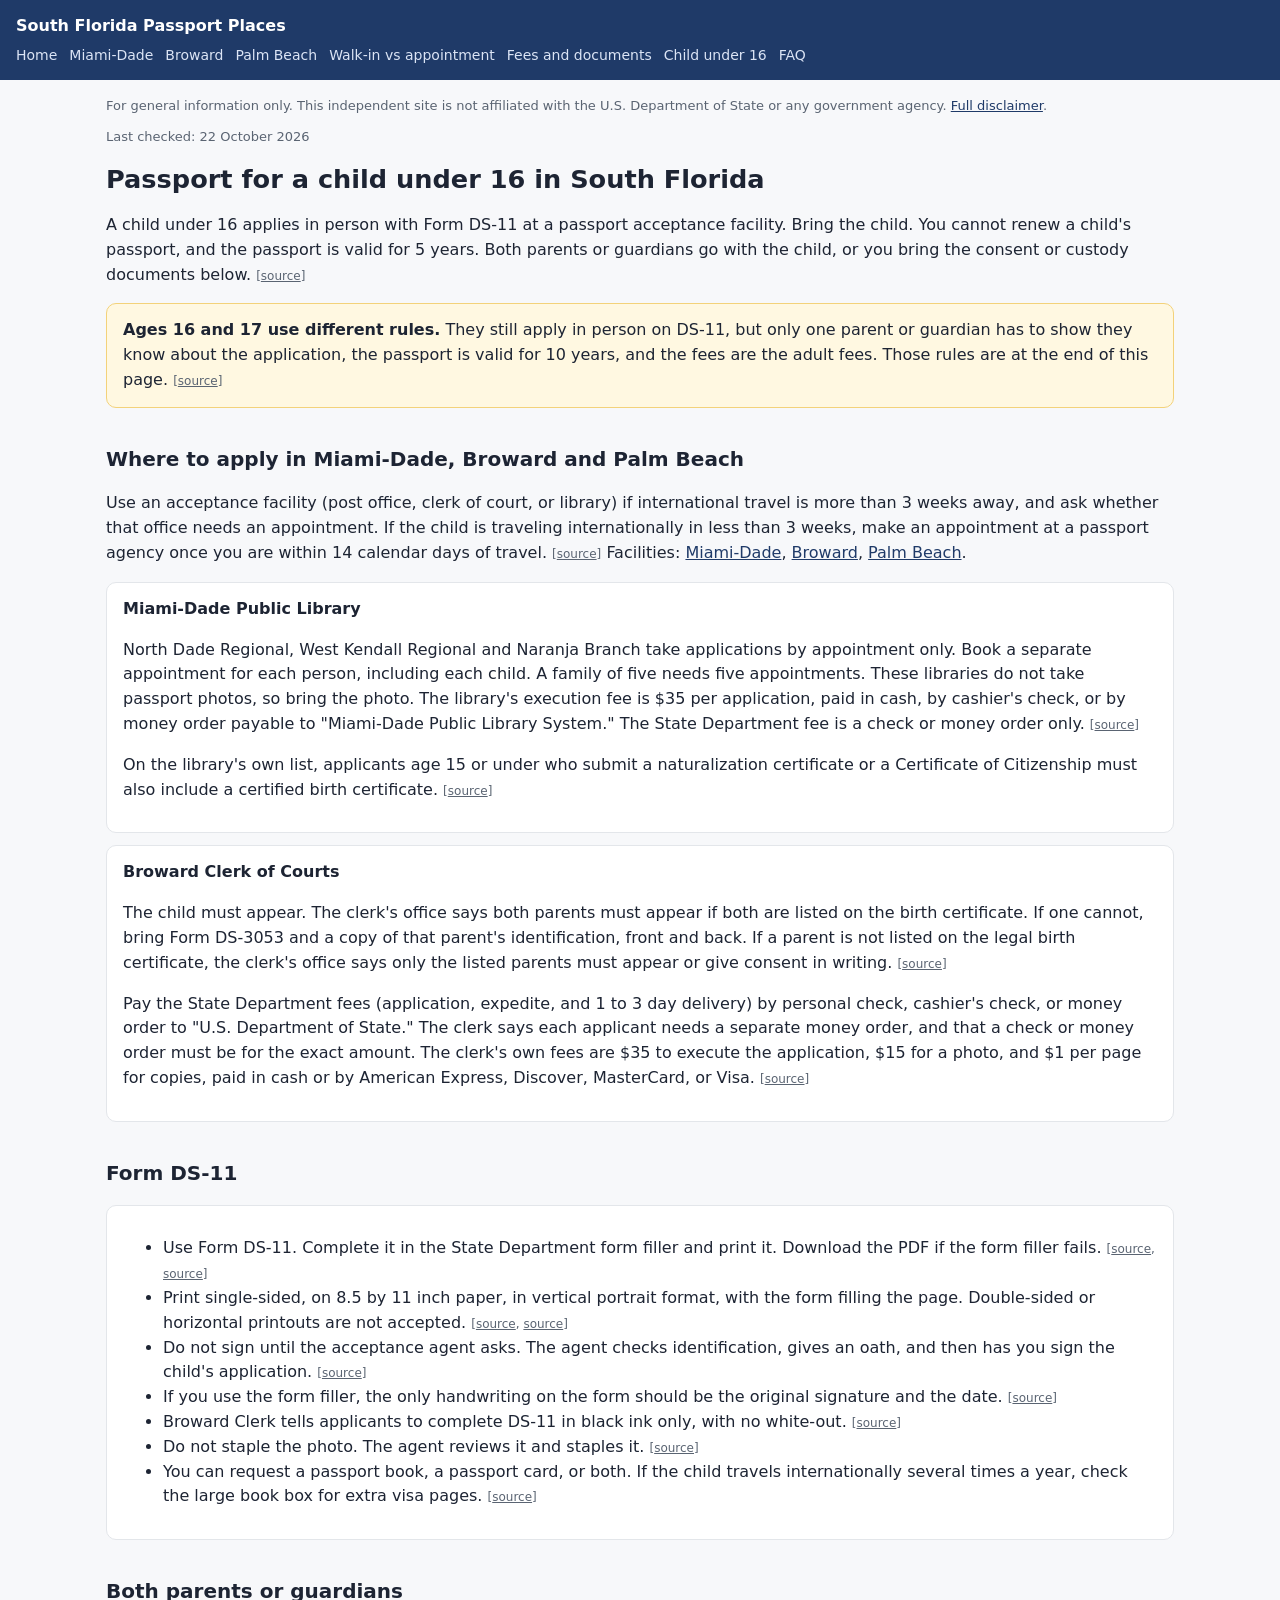
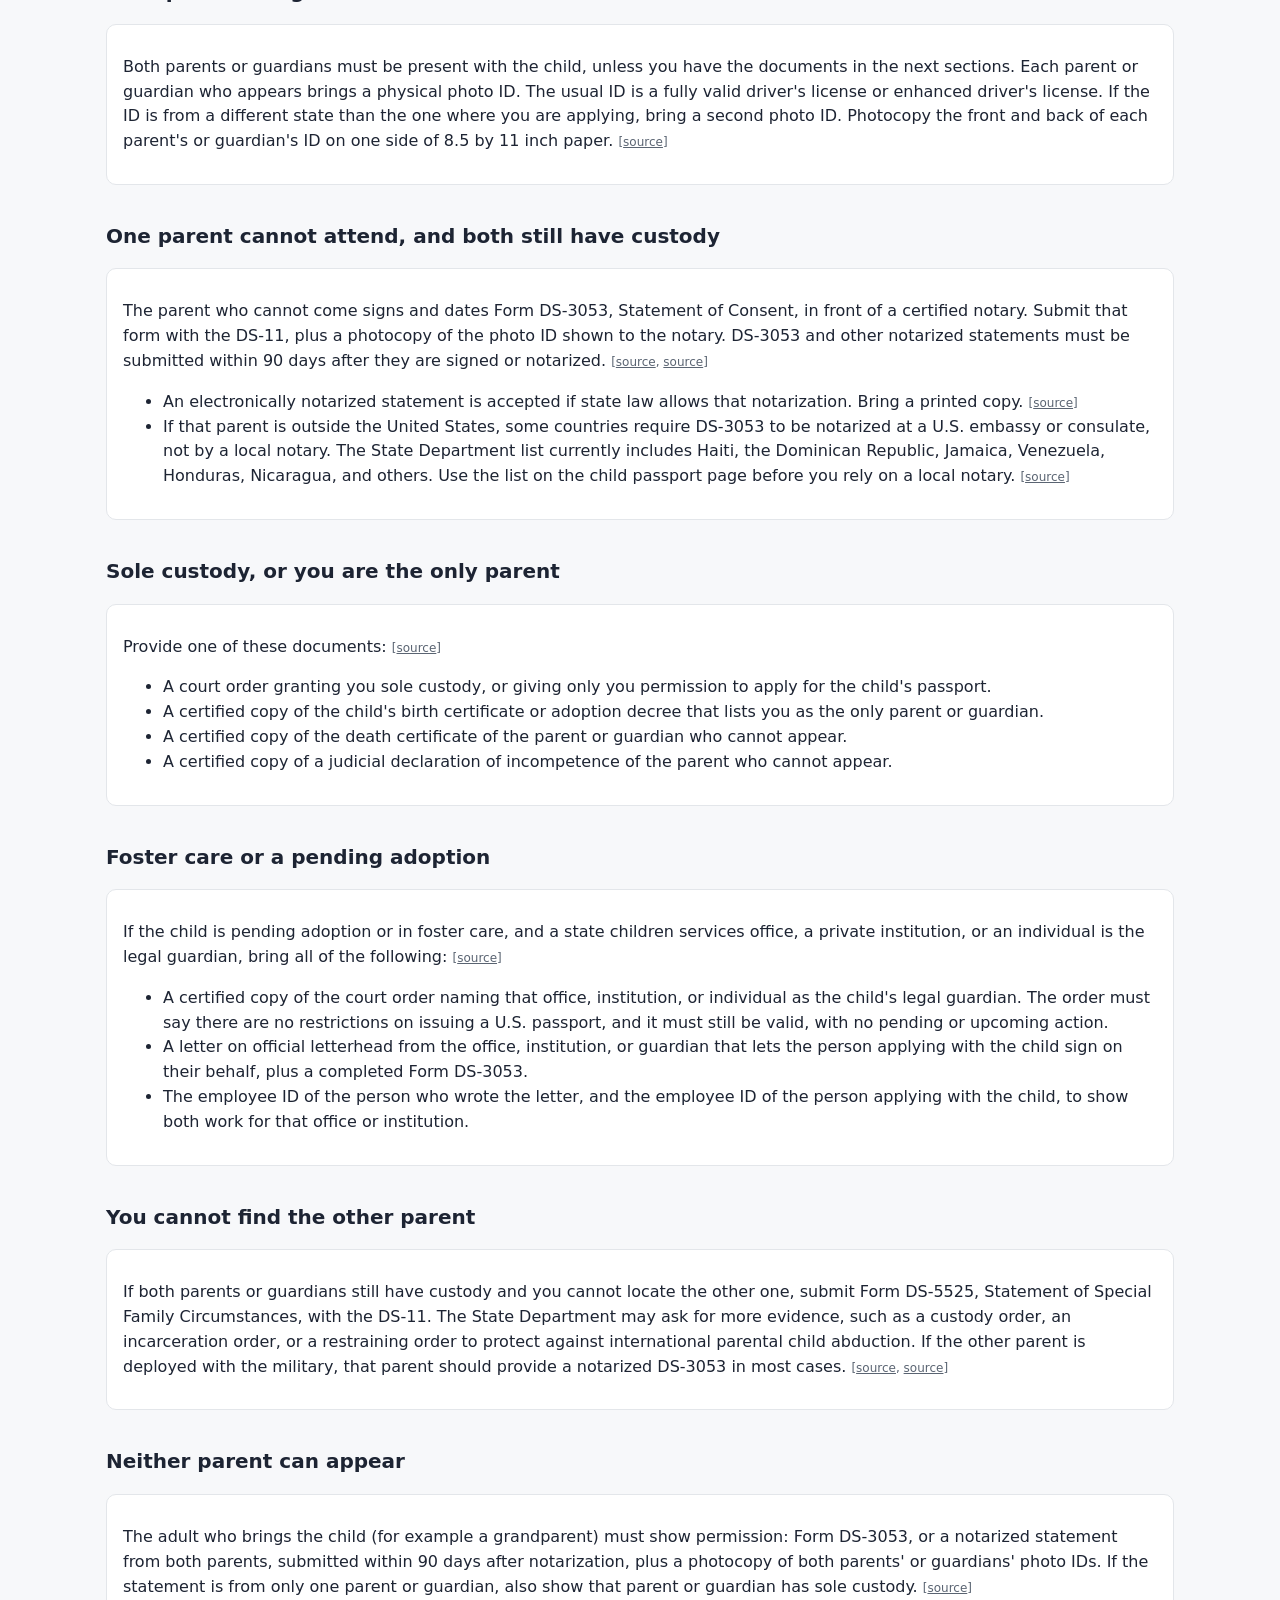
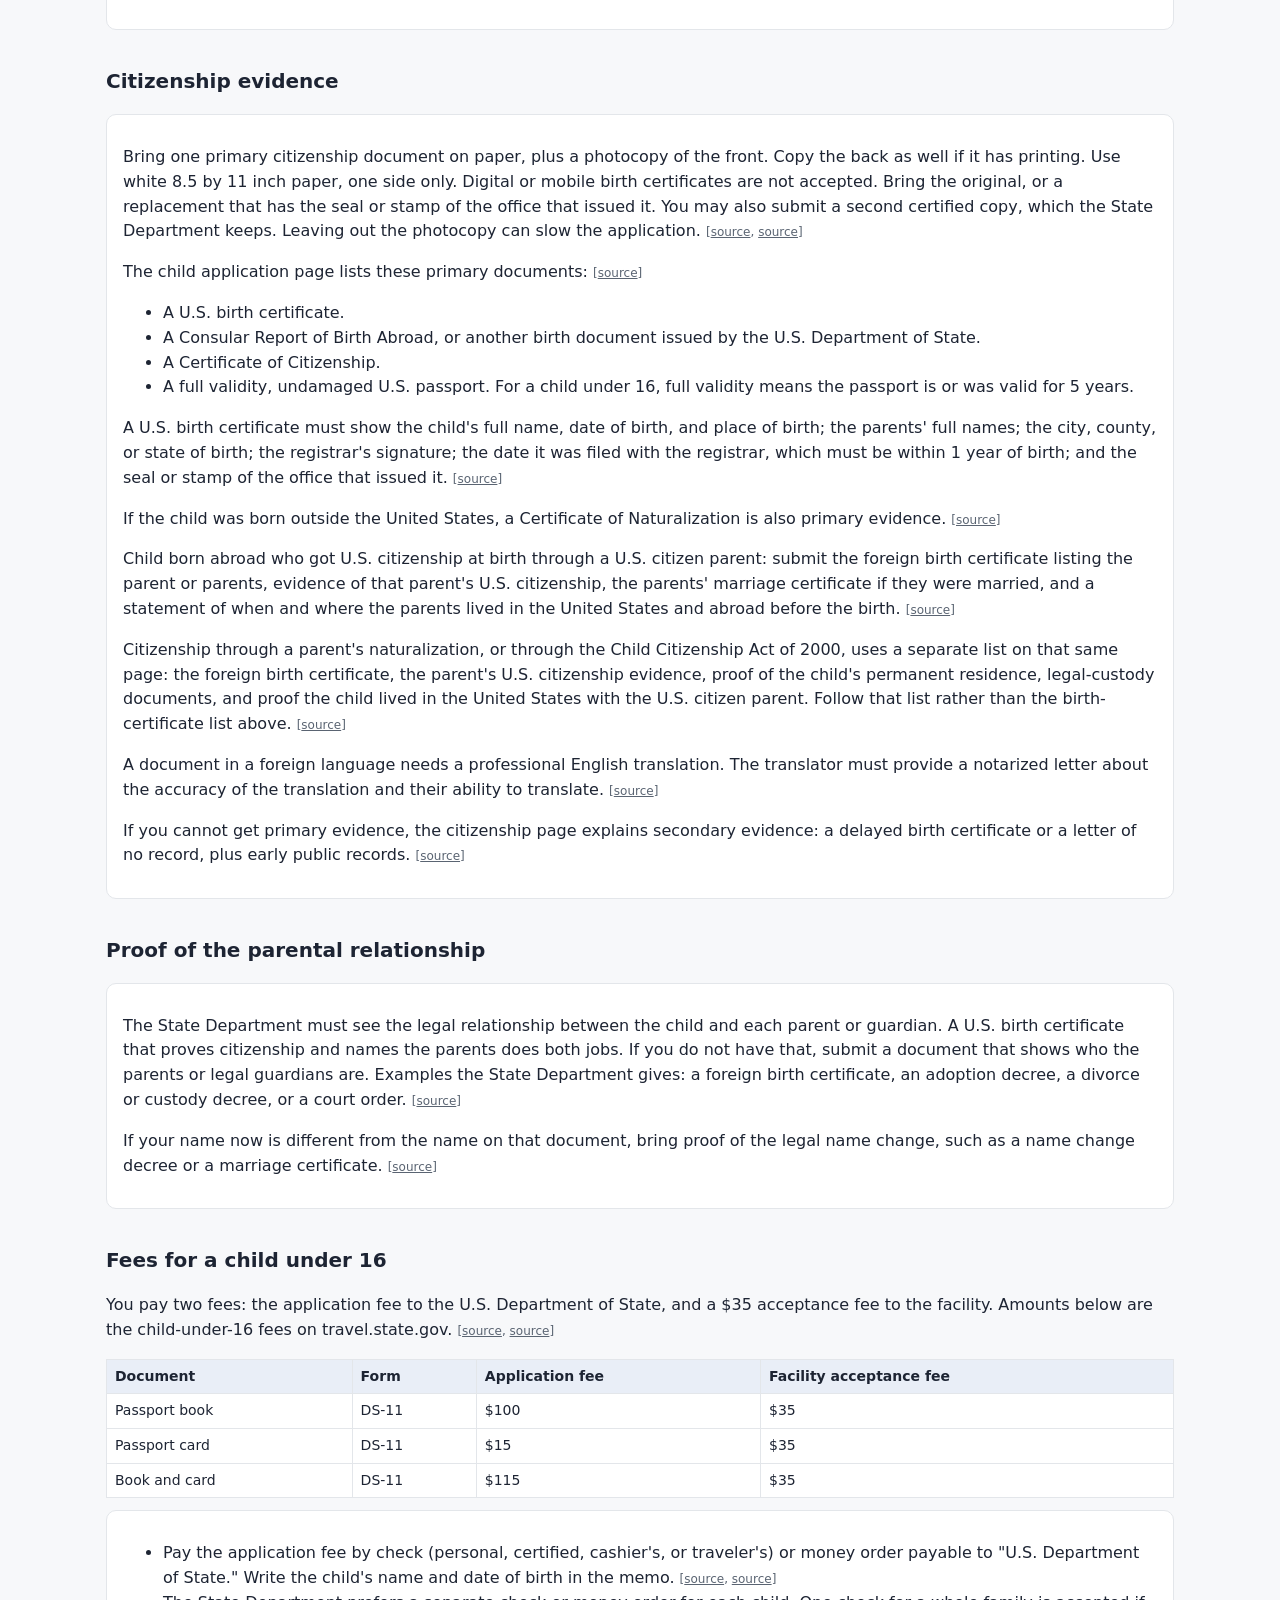
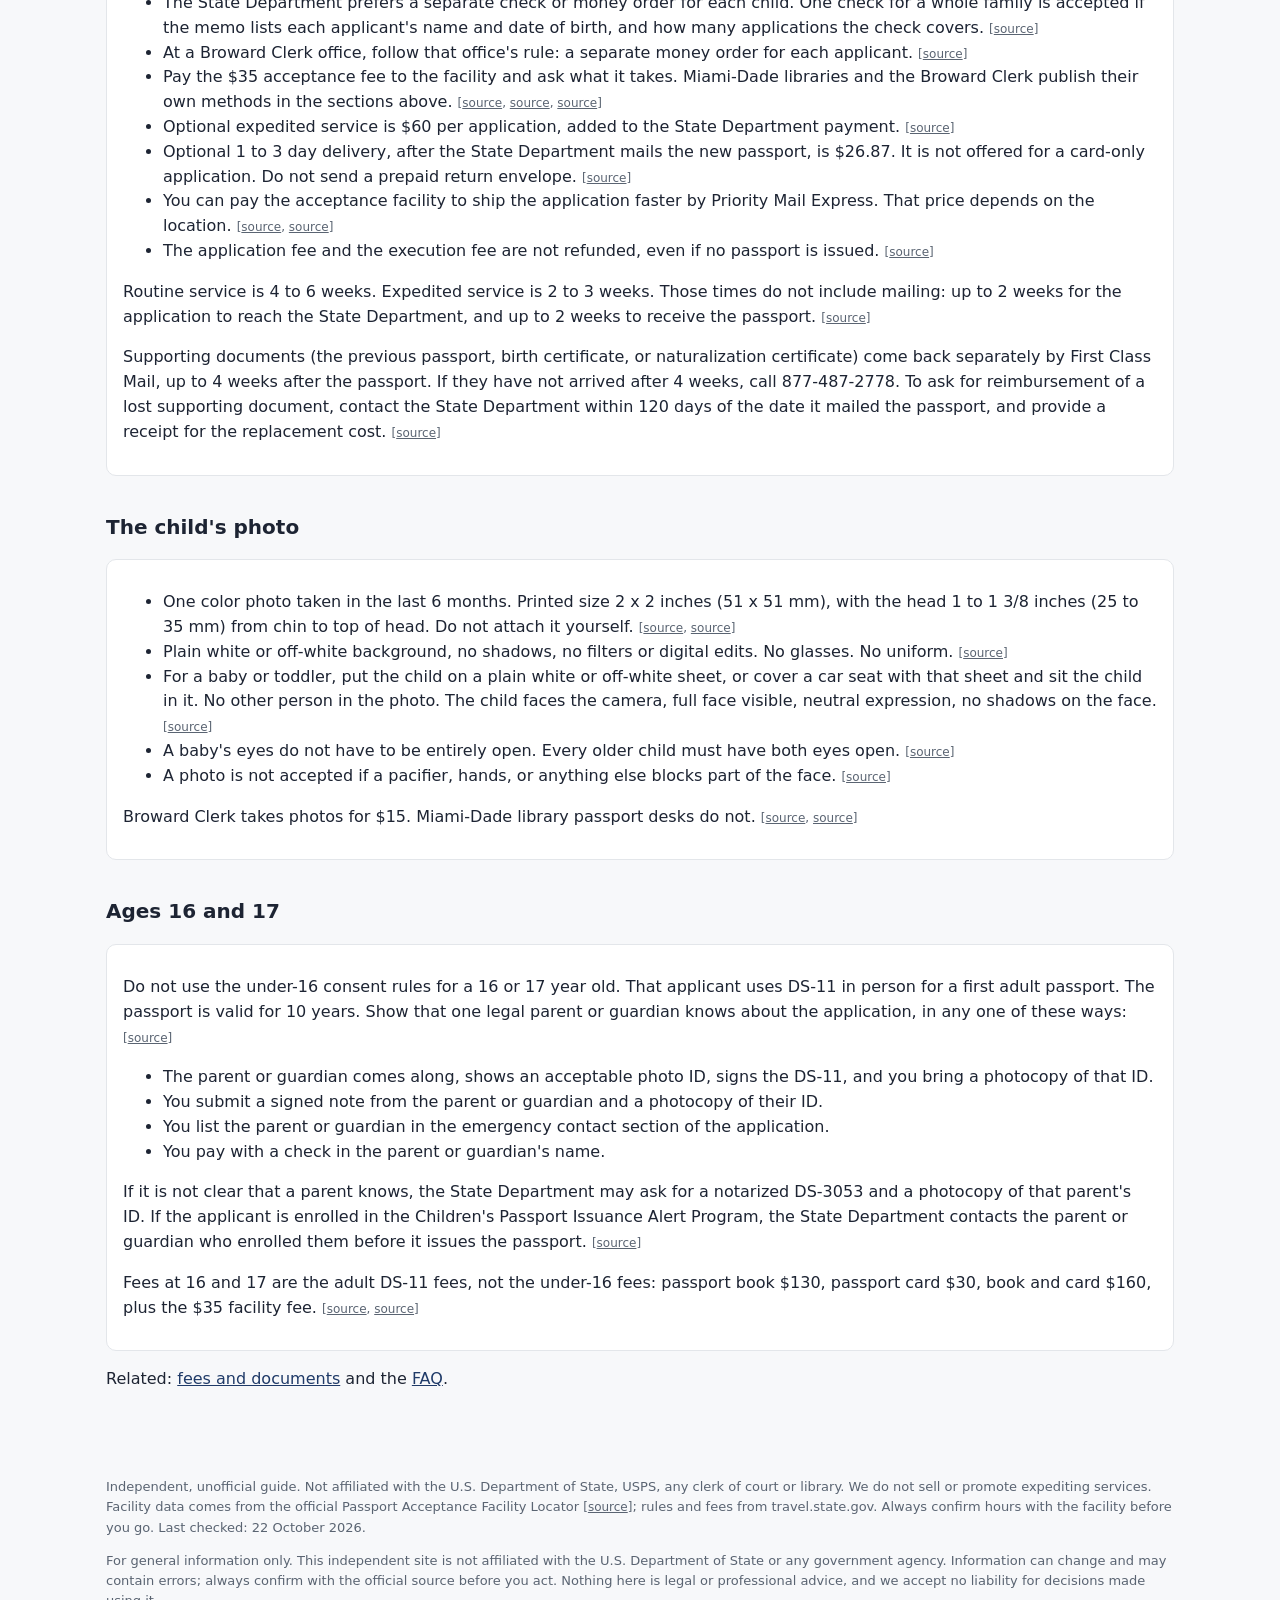
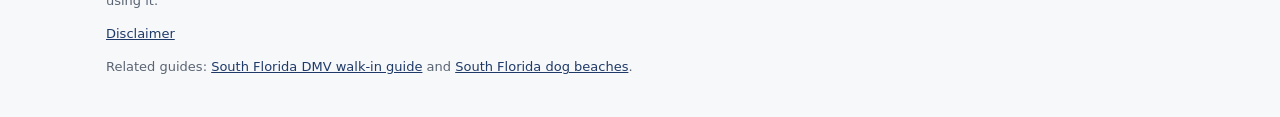
==== site/child-under-16/index.html @ 1fba55ae "Add SEO metadata, a disclaimer, and related guides. Emit JSON-LD, social tags, icons, a custom 404, " ====
<!doctype html><html lang="en-US"><head><meta charset="utf-8"><meta name="viewport" content="width=device-width,initial-scale=1"><title>U.S. passport for a child under 16 in South Florida</title><meta name="description" content="How to apply for a U.S. passport for a child under 16 in Miami-Dade, Broward and Palm Beach: DS-11, both parents, DS-3053, custody proof, documents and fees."><link rel="canonical" href="https://us-passport-walkin-finder.vercel.app/child-under-16/"><meta property="og:type" content="article"><meta property="og:site_name" content="South Florida Passport Places"><meta property="og:title" content="U.S. passport for a child under 16 in South Florida"><meta property="og:description" content="How to apply for a U.S. passport for a child under 16 in Miami-Dade, Broward and Palm Beach: DS-11, both parents, DS-3053, custody proof, documents and fees."><meta property="og:url" content="https://us-passport-walkin-finder.vercel.app/child-under-16/"><meta property="og:image" content="https://us-passport-walkin-finder.vercel.app/og.png"><meta property="og:image:width" content="1200"><meta property="og:image:height" content="630"><meta property="og:image:alt" content="South Florida Passport Places"><meta property="og:locale" content="en_US"><meta property="article:published_time" content="2026-10-22"><meta property="article:modified_time" content="2026-10-22"><meta name="twitter:card" content="summary_large_image"><meta name="twitter:title" content="U.S. passport for a child under 16 in South Florida"><meta name="twitter:description" content="How to apply for a U.S. passport for a child under 16 in Miami-Dade, Broward and Palm Beach: DS-11, both parents, DS-3053, custody proof, documents and fees."><meta name="twitter:image" content="https://us-passport-walkin-finder.vercel.app/og.png"><link rel="icon" href="/favicon.svg" type="image/svg+xml"><link rel="apple-touch-icon" href="/apple-touch-icon.png"><script type="application/ld+json">{"@context":"https://schema.org","@graph":[{"@type":"BreadcrumbList","itemListElement":[{"@type":"ListItem","position":1,"name":"Home","item":"https://us-passport-walkin-finder.vercel.app/"},{"@type":"ListItem","position":2,"name":"Child under 16","item":"https://us-passport-walkin-finder.vercel.app/child-under-16/"}]},{"@type":"Article","headline":"U.S. passport for a child under 16 in South Florida","description":"How to apply for a U.S. passport for a child under 16 in Miami-Dade, Broward and Palm Beach: DS-11, both parents, DS-3053, custody proof, documents and fees.","datePublished":"2026-10-22","dateModified":"2026-10-22","mainEntityOfPage":"https://us-passport-walkin-finder.vercel.app/child-under-16/","image":"https://us-passport-walkin-finder.vercel.app/og.png","author":{"@type":"Organization","name":"South Florida Passport Places","url":"https://us-passport-walkin-finder.vercel.app/"},"publisher":{"@type":"Organization","name":"South Florida Passport Places","url":"https://us-passport-walkin-finder.vercel.app/","logo":{"@type":"ImageObject","url":"https://us-passport-walkin-finder.vercel.app/apple-touch-icon.png"}}}]}</script><style>*{box-sizing:border-box}body{margin:0;font:16px/1.55 system-ui,-apple-system,Segoe UI,Roboto,sans-serif;color:#1d2433;background:#f7f8fa}
header{background:#1f3a68;color:#fff;padding:14px 16px}header a{color:#fff;text-decoration:none;font-weight:600}nav{margin-top:6px;font-size:14px}nav a{color:#dbe4f5;margin-right:12px;font-weight:400;display:inline-block}
main{max-width:1100px;margin:0 auto;padding:16px}h1{font-size:1.6rem;line-height:1.25}h2{font-size:1.25rem;margin-top:1.8em}
.card{background:#fff;border:1px solid #e3e6ea;border-radius:10px;padding:14px 16px;margin:12px 0}.note{background:#fff8e1;border-color:#f3d27a}
.src{font-size:12px;color:#5a6472}.src a{color:#5a6472}a{color:#1f3a68}table{border-collapse:collapse;width:100%;background:#fff;font-size:14px}
th,td{border:1px solid #e3e6ea;padding:6px 8px;text-align:left;vertical-align:top}th{background:#e9eef7}.wrap{overflow-x:auto}
.checked{font-size:13px;color:#5a6472;margin:0 0 8px}.disclaimer{font-size:13px;color:#5a6472;margin:0 0 10px}footer{max-width:1100px;margin:24px auto;padding:16px;font-size:13px;color:#5a6472}.related{margin:8px 0 0}
.lv{font-size:12px;padding:1px 6px;border-radius:8px;white-space:nowrap}.ok{background:#dff3e4}.comm{background:#fdebd3}
input{width:100%;padding:8px;font-size:15px;border:1px solid #cdd3da;border-radius:6px;margin:8px 0}ul.grid{columns:2;padding-left:18px}@media(max-width:600px){ul.grid{columns:1}}
</style><script defer src="/_vercel/insights/script.js"></script></head><body>
<header><a href="/">South Florida Passport Places</a><nav><a href="/">Home</a><a href="/counties/miami-dade/">Miami-Dade</a><a href="/counties/broward/">Broward</a><a href="/counties/palm-beach/">Palm Beach</a><a href="/walk-in-vs-appointment/">Walk-in vs appointment</a><a href="/fees-and-documents/">Fees and documents</a><a href="/child-under-16/">Child under 16</a><a href="/faq/">FAQ</a></nav></header><main><p class="disclaimer">For general information only. This independent site is not affiliated with the U.S. Department of State or any government agency. <a href="/disclaimer/">Full disclaimer</a>.</p><p class="checked">Last checked: 22 October 2026</p><h1>Passport for a child under 16 in South Florida</h1>
<p>A child under 16 applies in person with Form DS-11 at a passport acceptance facility. Bring the child. You cannot renew a child's passport, and the passport is valid for 5 years. Both parents or guardians go with the child, or you bring the consent or custody documents below. <span class="src">[<a href="https://travel.state.gov/en/passports/apply/child/under-16.html" rel="noopener">source</a>]</span></p>
<div class="card note"><strong>Ages 16 and 17 use different rules.</strong> They still apply in person on DS-11, but only one parent or guardian has to show they know about the application, the passport is valid for 10 years, and the fees are the adult fees. Those rules are at the end of this page. <span class="src">[<a href="https://travel.state.gov/en/passports/apply/child/16-17-year-old.html" rel="noopener">source</a>]</span></div>
<h2>Where to apply in Miami-Dade, Broward and Palm Beach</h2>
<p>Use an acceptance facility (post office, clerk of court, or library) if international travel is more than 3 weeks away, and ask whether that office needs an appointment. If the child is traveling internationally in less than 3 weeks, make an appointment at a passport agency once you are within 14 calendar days of travel. <span class="src">[<a href="https://travel.state.gov/en/passports/apply/child/under-16.html" rel="noopener">source</a>]</span> Facilities: <a href="/counties/miami-dade/">Miami-Dade</a>, <a href="/counties/broward/">Broward</a>, <a href="/counties/palm-beach/">Palm Beach</a>.</p>
<div class="card"><strong>Miami-Dade Public Library</strong><p>North Dade Regional, West Kendall Regional and Naranja Branch take applications by appointment only. Book a separate appointment for each person, including each child. A family of five needs five appointments. These libraries do not take passport photos, so bring the photo. The library's execution fee is $35 per application, paid in cash, by cashier's check, or by money order payable to "Miami-Dade Public Library System." The State Department fee is a check or money order only. <span class="src">[<a href="https://mdpls.org/passport" rel="noopener">source</a>]</span></p>
<p>On the library's own list, applicants age 15 or under who submit a naturalization certificate or a Certificate of Citizenship must also include a certified birth certificate. <span class="src">[<a href="https://mdpls.org/passport" rel="noopener">source</a>]</span></p></div>
<div class="card"><strong>Broward Clerk of Courts</strong><p>The child must appear. The clerk's office says both parents must appear if both are listed on the birth certificate. If one cannot, bring Form DS-3053 and a copy of that parent's identification, front and back. If a parent is not listed on the legal birth certificate, the clerk's office says only the listed parents must appear or give consent in writing. <span class="src">[<a href="https://www.browardclerk.org/Divisions/Passports" rel="noopener">source</a>]</span></p>
<p>Pay the State Department fees (application, expedite, and 1 to 3 day delivery) by personal check, cashier's check, or money order to "U.S. Department of State." The clerk says each applicant needs a separate money order, and that a check or money order must be for the exact amount. The clerk's own fees are $35 to execute the application, $15 for a photo, and $1 per page for copies, paid in cash or by American Express, Discover, MasterCard, or Visa. <span class="src">[<a href="https://www.browardclerk.org/Divisions/Passports" rel="noopener">source</a>]</span></p></div>
<h2>Form DS-11</h2>
<div class="card"><ul>
<li>Use Form DS-11. Complete it in the State Department form filler and print it. Download the PDF if the form filler fails. <span class="src">[<a href="https://travel.state.gov/en/passports/apply/child/under-16.html" rel="noopener">source</a>, <a href="https://travel.state.gov/en/passports/apply/help/forms.html" rel="noopener">source</a>]</span></li>
<li>Print single-sided, on 8.5 by 11 inch paper, in vertical portrait format, with the form filling the page. Double-sided or horizontal printouts are not accepted. <span class="src">[<a href="https://travel.state.gov/en/passports/apply/help/forms.html" rel="noopener">source</a>, <a href="https://travel.state.gov/en/passports/apply/child/under-16.html" rel="noopener">source</a>]</span></li>
<li>Do not sign until the acceptance agent asks. The agent checks identification, gives an oath, and then has you sign the child's application. <span class="src">[<a href="https://travel.state.gov/en/passports/apply/child/under-16.html" rel="noopener">source</a>]</span></li>
<li>If you use the form filler, the only handwriting on the form should be the original signature and the date. <span class="src">[<a href="https://travel.state.gov/en/passports/apply/help/forms.html" rel="noopener">source</a>]</span></li>
<li>Broward Clerk tells applicants to complete DS-11 in black ink only, with no white-out. <span class="src">[<a href="https://www.browardclerk.org/Divisions/Passports" rel="noopener">source</a>]</span></li>
<li>Do not staple the photo. The agent reviews it and staples it. <span class="src">[<a href="https://travel.state.gov/en/passports/apply/child/under-16.html" rel="noopener">source</a>]</span></li>
<li>You can request a passport book, a passport card, or both. If the child travels internationally several times a year, check the large book box for extra visa pages. <span class="src">[<a href="https://travel.state.gov/en/passports/apply/child/under-16.html" rel="noopener">source</a>]</span></li>
</ul></div>
<h2>Both parents or guardians</h2>
<div class="card"><p>Both parents or guardians must be present with the child, unless you have the documents in the next sections. Each parent or guardian who appears brings a physical photo ID. The usual ID is a fully valid driver's license or enhanced driver's license. If the ID is from a different state than the one where you are applying, bring a second photo ID. Photocopy the front and back of each parent's or guardian's ID on one side of 8.5 by 11 inch paper. <span class="src">[<a href="https://travel.state.gov/en/passports/apply/child/under-16.html" rel="noopener">source</a>]</span></p></div>
<h2>One parent cannot attend, and both still have custody</h2>
<div class="card"><p>The parent who cannot come signs and dates Form DS-3053, Statement of Consent, in front of a certified notary. Submit that form with the DS-11, plus a photocopy of the photo ID shown to the notary. DS-3053 and other notarized statements must be submitted within 90 days after they are signed or notarized. <span class="src">[<a href="https://travel.state.gov/en/passports/apply/child/under-16.html" rel="noopener">source</a>, <a href="https://travel.state.gov/en/passports/apply/help/forms.html" rel="noopener">source</a>]</span></p>
<ul>
<li>An electronically notarized statement is accepted if state law allows that notarization. Bring a printed copy. <span class="src">[<a href="https://travel.state.gov/en/passports/apply/child/under-16.html" rel="noopener">source</a>]</span></li>
<li>If that parent is outside the United States, some countries require DS-3053 to be notarized at a U.S. embassy or consulate, not by a local notary. The State Department list currently includes Haiti, the Dominican Republic, Jamaica, Venezuela, Honduras, Nicaragua, and others. Use the list on the child passport page before you rely on a local notary. <span class="src">[<a href="https://travel.state.gov/en/passports/apply/child/under-16.html" rel="noopener">source</a>]</span></li>
</ul></div>
<h2>Sole custody, or you are the only parent</h2>
<div class="card"><p>Provide one of these documents: <span class="src">[<a href="https://travel.state.gov/en/passports/apply/child/under-16.html" rel="noopener">source</a>]</span></p>
<ul>
<li>A court order granting you sole custody, or giving only you permission to apply for the child's passport.</li>
<li>A certified copy of the child's birth certificate or adoption decree that lists you as the only parent or guardian.</li>
<li>A certified copy of the death certificate of the parent or guardian who cannot appear.</li>
<li>A certified copy of a judicial declaration of incompetence of the parent who cannot appear.</li>
</ul></div>
<h2>Foster care or a pending adoption</h2>
<div class="card"><p>If the child is pending adoption or in foster care, and a state children services office, a private institution, or an individual is the legal guardian, bring all of the following: <span class="src">[<a href="https://travel.state.gov/en/passports/apply/child/under-16.html" rel="noopener">source</a>]</span></p>
<ul>
<li>A certified copy of the court order naming that office, institution, or individual as the child's legal guardian. The order must say there are no restrictions on issuing a U.S. passport, and it must still be valid, with no pending or upcoming action.</li>
<li>A letter on official letterhead from the office, institution, or guardian that lets the person applying with the child sign on their behalf, plus a completed Form DS-3053.</li>
<li>The employee ID of the person who wrote the letter, and the employee ID of the person applying with the child, to show both work for that office or institution.</li>
</ul></div>
<h2>You cannot find the other parent</h2>
<div class="card"><p>If both parents or guardians still have custody and you cannot locate the other one, submit Form DS-5525, Statement of Special Family Circumstances, with the DS-11. The State Department may ask for more evidence, such as a custody order, an incarceration order, or a restraining order to protect against international parental child abduction. If the other parent is deployed with the military, that parent should provide a notarized DS-3053 in most cases. <span class="src">[<a href="https://travel.state.gov/en/passports/apply/child/under-16.html" rel="noopener">source</a>, <a href="https://travel.state.gov/en/passports/apply/help/forms.html" rel="noopener">source</a>]</span></p></div>
<h2>Neither parent can appear</h2>
<div class="card"><p>The adult who brings the child (for example a grandparent) must show permission: Form DS-3053, or a notarized statement from both parents, submitted within 90 days after notarization, plus a photocopy of both parents' or guardians' photo IDs. If the statement is from only one parent or guardian, also show that parent or guardian has sole custody. <span class="src">[<a href="https://travel.state.gov/en/passports/apply/child/under-16.html" rel="noopener">source</a>]</span></p></div>
<h2>Citizenship evidence</h2>
<div class="card"><p>Bring one primary citizenship document on paper, plus a photocopy of the front. Copy the back as well if it has printing. Use white 8.5 by 11 inch paper, one side only. Digital or mobile birth certificates are not accepted. Bring the original, or a replacement that has the seal or stamp of the office that issued it. You may also submit a second certified copy, which the State Department keeps. Leaving out the photocopy can slow the application. <span class="src">[<a href="https://travel.state.gov/en/passports/apply/child/under-16.html" rel="noopener">source</a>, <a href="https://travel.state.gov/en/passports/apply/help/citizenship-evidence.html" rel="noopener">source</a>]</span></p>
<p>The child application page lists these primary documents: <span class="src">[<a href="https://travel.state.gov/en/passports/apply/child/under-16.html" rel="noopener">source</a>]</span></p>
<ul>
<li>A U.S. birth certificate.</li>
<li>A Consular Report of Birth Abroad, or another birth document issued by the U.S. Department of State.</li>
<li>A Certificate of Citizenship.</li>
<li>A full validity, undamaged U.S. passport. For a child under 16, full validity means the passport is or was valid for 5 years.</li>
</ul>
<p>A U.S. birth certificate must show the child's full name, date of birth, and place of birth; the parents' full names; the city, county, or state of birth; the registrar's signature; the date it was filed with the registrar, which must be within 1 year of birth; and the seal or stamp of the office that issued it. <span class="src">[<a href="https://travel.state.gov/en/passports/apply/help/citizenship-evidence.html" rel="noopener">source</a>]</span></p>
<p>If the child was born outside the United States, a Certificate of Naturalization is also primary evidence. <span class="src">[<a href="https://travel.state.gov/en/passports/apply/help/citizenship-evidence.html" rel="noopener">source</a>]</span></p>
<p>Child born abroad who got U.S. citizenship at birth through a U.S. citizen parent: submit the foreign birth certificate listing the parent or parents, evidence of that parent's U.S. citizenship, the parents' marriage certificate if they were married, and a statement of when and where the parents lived in the United States and abroad before the birth. <span class="src">[<a href="https://travel.state.gov/en/passports/apply/help/citizenship-evidence.html" rel="noopener">source</a>]</span></p>
<p>Citizenship through a parent's naturalization, or through the Child Citizenship Act of 2000, uses a separate list on that same page: the foreign birth certificate, the parent's U.S. citizenship evidence, proof of the child's permanent residence, legal-custody documents, and proof the child lived in the United States with the U.S. citizen parent. Follow that list rather than the birth-certificate list above. <span class="src">[<a href="https://travel.state.gov/en/passports/apply/help/citizenship-evidence.html" rel="noopener">source</a>]</span></p>
<p>A document in a foreign language needs a professional English translation. The translator must provide a notarized letter about the accuracy of the translation and their ability to translate. <span class="src">[<a href="https://travel.state.gov/en/passports/apply/help/citizenship-evidence.html" rel="noopener">source</a>]</span></p>
<p>If you cannot get primary evidence, the citizenship page explains secondary evidence: a delayed birth certificate or a letter of no record, plus early public records. <span class="src">[<a href="https://travel.state.gov/en/passports/apply/help/citizenship-evidence.html" rel="noopener">source</a>]</span></p></div>
<h2>Proof of the parental relationship</h2>
<div class="card"><p>The State Department must see the legal relationship between the child and each parent or guardian. A U.S. birth certificate that proves citizenship and names the parents does both jobs. If you do not have that, submit a document that shows who the parents or legal guardians are. Examples the State Department gives: a foreign birth certificate, an adoption decree, a divorce or custody decree, or a court order. <span class="src">[<a href="https://travel.state.gov/en/passports/apply/child/under-16.html" rel="noopener">source</a>]</span></p>
<p>If your name now is different from the name on that document, bring proof of the legal name change, such as a name change decree or a marriage certificate. <span class="src">[<a href="https://travel.state.gov/en/passports/apply/child/under-16.html" rel="noopener">source</a>]</span></p></div>
<h2>Fees for a child under 16</h2>
<p>You pay two fees: the application fee to the U.S. Department of State, and a $35 acceptance fee to the facility. Amounts below are the child-under-16 fees on travel.state.gov. <span class="src">[<a href="https://travel.state.gov/content/travel/en/passports/how-apply/fees.html" rel="noopener">source</a>, <a href="https://travel.state.gov/en/passports/apply/child/under-16.html" rel="noopener">source</a>]</span></p>
<div class="wrap"><table><tr><th>Document</th><th>Form</th><th>Application fee</th><th>Facility acceptance fee</th></tr>
<tr><td>Passport book</td><td>DS-11</td><td>$100</td><td>$35</td></tr>
<tr><td>Passport card</td><td>DS-11</td><td>$15</td><td>$35</td></tr>
<tr><td>Book and card</td><td>DS-11</td><td>$115</td><td>$35</td></tr></table></div>
<div class="card"><ul>
<li>Pay the application fee by check (personal, certified, cashier's, or traveler's) or money order payable to "U.S. Department of State." Write the child's name and date of birth in the memo. <span class="src">[<a href="https://travel.state.gov/content/travel/en/passports/how-apply/fees.html" rel="noopener">source</a>, <a href="https://travel.state.gov/en/passports/apply/child/under-16.html" rel="noopener">source</a>]</span></li>
<li>The State Department prefers a separate check or money order for each child. One check for a whole family is accepted if the memo lists each applicant's name and date of birth, and how many applications the check covers. <span class="src">[<a href="https://travel.state.gov/en/passports/apply/child/under-16.html" rel="noopener">source</a>]</span></li>
<li>At a Broward Clerk office, follow that office's rule: a separate money order for each applicant. <span class="src">[<a href="https://www.browardclerk.org/Divisions/Passports" rel="noopener">source</a>]</span></li>
<li>Pay the $35 acceptance fee to the facility and ask what it takes. Miami-Dade libraries and the Broward Clerk publish their own methods in the sections above. <span class="src">[<a href="https://travel.state.gov/content/travel/en/passports/how-apply/fees.html" rel="noopener">source</a>, <a href="https://mdpls.org/passport" rel="noopener">source</a>, <a href="https://www.browardclerk.org/Divisions/Passports" rel="noopener">source</a>]</span></li>
<li>Optional expedited service is $60 per application, added to the State Department payment. <span class="src">[<a href="https://travel.state.gov/content/travel/en/passports/how-apply/fees.html" rel="noopener">source</a>]</span></li>
<li>Optional 1 to 3 day delivery, after the State Department mails the new passport, is $26.87. It is not offered for a card-only application. Do not send a prepaid return envelope. <span class="src">[<a href="https://travel.state.gov/content/travel/en/passports/how-apply/fees.html" rel="noopener">source</a>]</span></li>
<li>You can pay the acceptance facility to ship the application faster by Priority Mail Express. That price depends on the location. <span class="src">[<a href="https://travel.state.gov/content/travel/en/passports/how-apply/fees.html" rel="noopener">source</a>, <a href="https://travel.state.gov/en/passports/apply/child/under-16.html" rel="noopener">source</a>]</span></li>
<li>The application fee and the execution fee are not refunded, even if no passport is issued. <span class="src">[<a href="https://travel.state.gov/content/travel/en/passports/how-apply/fees.html" rel="noopener">source</a>]</span></li>
</ul>
<p>Routine service is 4 to 6 weeks. Expedited service is 2 to 3 weeks. Those times do not include mailing: up to 2 weeks for the application to reach the State Department, and up to 2 weeks to receive the passport. <span class="src">[<a href="https://travel.state.gov/en/passports/apply/child/under-16.html" rel="noopener">source</a>]</span></p>
<p>Supporting documents (the previous passport, birth certificate, or naturalization certificate) come back separately by First Class Mail, up to 4 weeks after the passport. If they have not arrived after 4 weeks, call 877-487-2778. To ask for reimbursement of a lost supporting document, contact the State Department within 120 days of the date it mailed the passport, and provide a receipt for the replacement cost. <span class="src">[<a href="https://travel.state.gov/en/passports/apply/child/under-16.html" rel="noopener">source</a>]</span></p></div>
<h2>The child's photo</h2>
<div class="card"><ul>
<li>One color photo taken in the last 6 months. Printed size 2 x 2 inches (51 x 51 mm), with the head 1 to 1 3/8 inches (25 to 35 mm) from chin to top of head. Do not attach it yourself. <span class="src">[<a href="https://travel.state.gov/en/passports/apply/child/under-16.html" rel="noopener">source</a>, <a href="https://travel.state.gov/en/passports/apply/help/photos.html" rel="noopener">source</a>]</span></li>
<li>Plain white or off-white background, no shadows, no filters or digital edits. No glasses. No uniform. <span class="src">[<a href="https://travel.state.gov/en/passports/apply/help/photos.html" rel="noopener">source</a>]</span></li>
<li>For a baby or toddler, put the child on a plain white or off-white sheet, or cover a car seat with that sheet and sit the child in it. No other person in the photo. The child faces the camera, full face visible, neutral expression, no shadows on the face. <span class="src">[<a href="https://travel.state.gov/en/passports/apply/help/photos.html" rel="noopener">source</a>]</span></li>
<li>A baby's eyes do not have to be entirely open. Every older child must have both eyes open. <span class="src">[<a href="https://travel.state.gov/en/passports/apply/help/photos.html" rel="noopener">source</a>]</span></li>
<li>A photo is not accepted if a pacifier, hands, or anything else blocks part of the face. <span class="src">[<a href="https://travel.state.gov/en/passports/apply/help/photos.html" rel="noopener">source</a>]</span></li>
</ul>
<p>Broward Clerk takes photos for $15. Miami-Dade library passport desks do not. <span class="src">[<a href="https://www.browardclerk.org/Divisions/Passports" rel="noopener">source</a>, <a href="https://mdpls.org/passport" rel="noopener">source</a>]</span></p></div>
<h2>Ages 16 and 17</h2>
<div class="card"><p>Do not use the under-16 consent rules for a 16 or 17 year old. That applicant uses DS-11 in person for a first adult passport. The passport is valid for 10 years. Show that one legal parent or guardian knows about the application, in any one of these ways: <span class="src">[<a href="https://travel.state.gov/en/passports/apply/child/16-17-year-old.html" rel="noopener">source</a>]</span></p>
<ul>
<li>The parent or guardian comes along, shows an acceptable photo ID, signs the DS-11, and you bring a photocopy of that ID.</li>
<li>You submit a signed note from the parent or guardian and a photocopy of their ID.</li>
<li>You list the parent or guardian in the emergency contact section of the application.</li>
<li>You pay with a check in the parent or guardian's name.</li>
</ul>
<p>If it is not clear that a parent knows, the State Department may ask for a notarized DS-3053 and a photocopy of that parent's ID. If the applicant is enrolled in the Children's Passport Issuance Alert Program, the State Department contacts the parent or guardian who enrolled them before it issues the passport. <span class="src">[<a href="https://travel.state.gov/en/passports/apply/child/16-17-year-old.html" rel="noopener">source</a>]</span></p>
<p>Fees at 16 and 17 are the adult DS-11 fees, not the under-16 fees: passport book $130, passport card $30, book and card $160, plus the $35 facility fee. <span class="src">[<a href="https://travel.state.gov/en/passports/apply/child/16-17-year-old.html" rel="noopener">source</a>, <a href="https://travel.state.gov/content/travel/en/passports/how-apply/fees.html" rel="noopener">source</a>]</span></p></div>
<p>Related: <a href="/fees-and-documents/">fees and documents</a> and the <a href="/faq/">FAQ</a>.</p></main>
<footer><p>Independent, unofficial guide. Not affiliated with the U.S. Department of State, USPS, any clerk of court or library. We do not sell or promote expediting services. Facility data comes from the official Passport Acceptance Facility Locator <span class="src">[<a href="https://passportfacilitylocator.travel.state.gov/" rel="noopener">source</a>]</span>; rules and fees from travel.state.gov. Always confirm hours with the facility before you go. Last checked: 22 October 2026.</p><p>For general information only. This independent site is not affiliated with the U.S. Department of State or any government agency. Information can change and may contain errors; always confirm with the official source before you act. Nothing here is legal or professional advice, and we accept no liability for decisions made using it.</p><p><a href="/disclaimer/">Disclaimer</a></p><p class="related">Related guides: <a href="https://south-florida-dmv-walkin-guide.vercel.app/" rel="noopener">South Florida DMV walk-in guide</a> and <a href="https://south-florida-dog-beaches.vercel.app/" rel="noopener">South Florida dog beaches</a>.</p></footer></body></html>
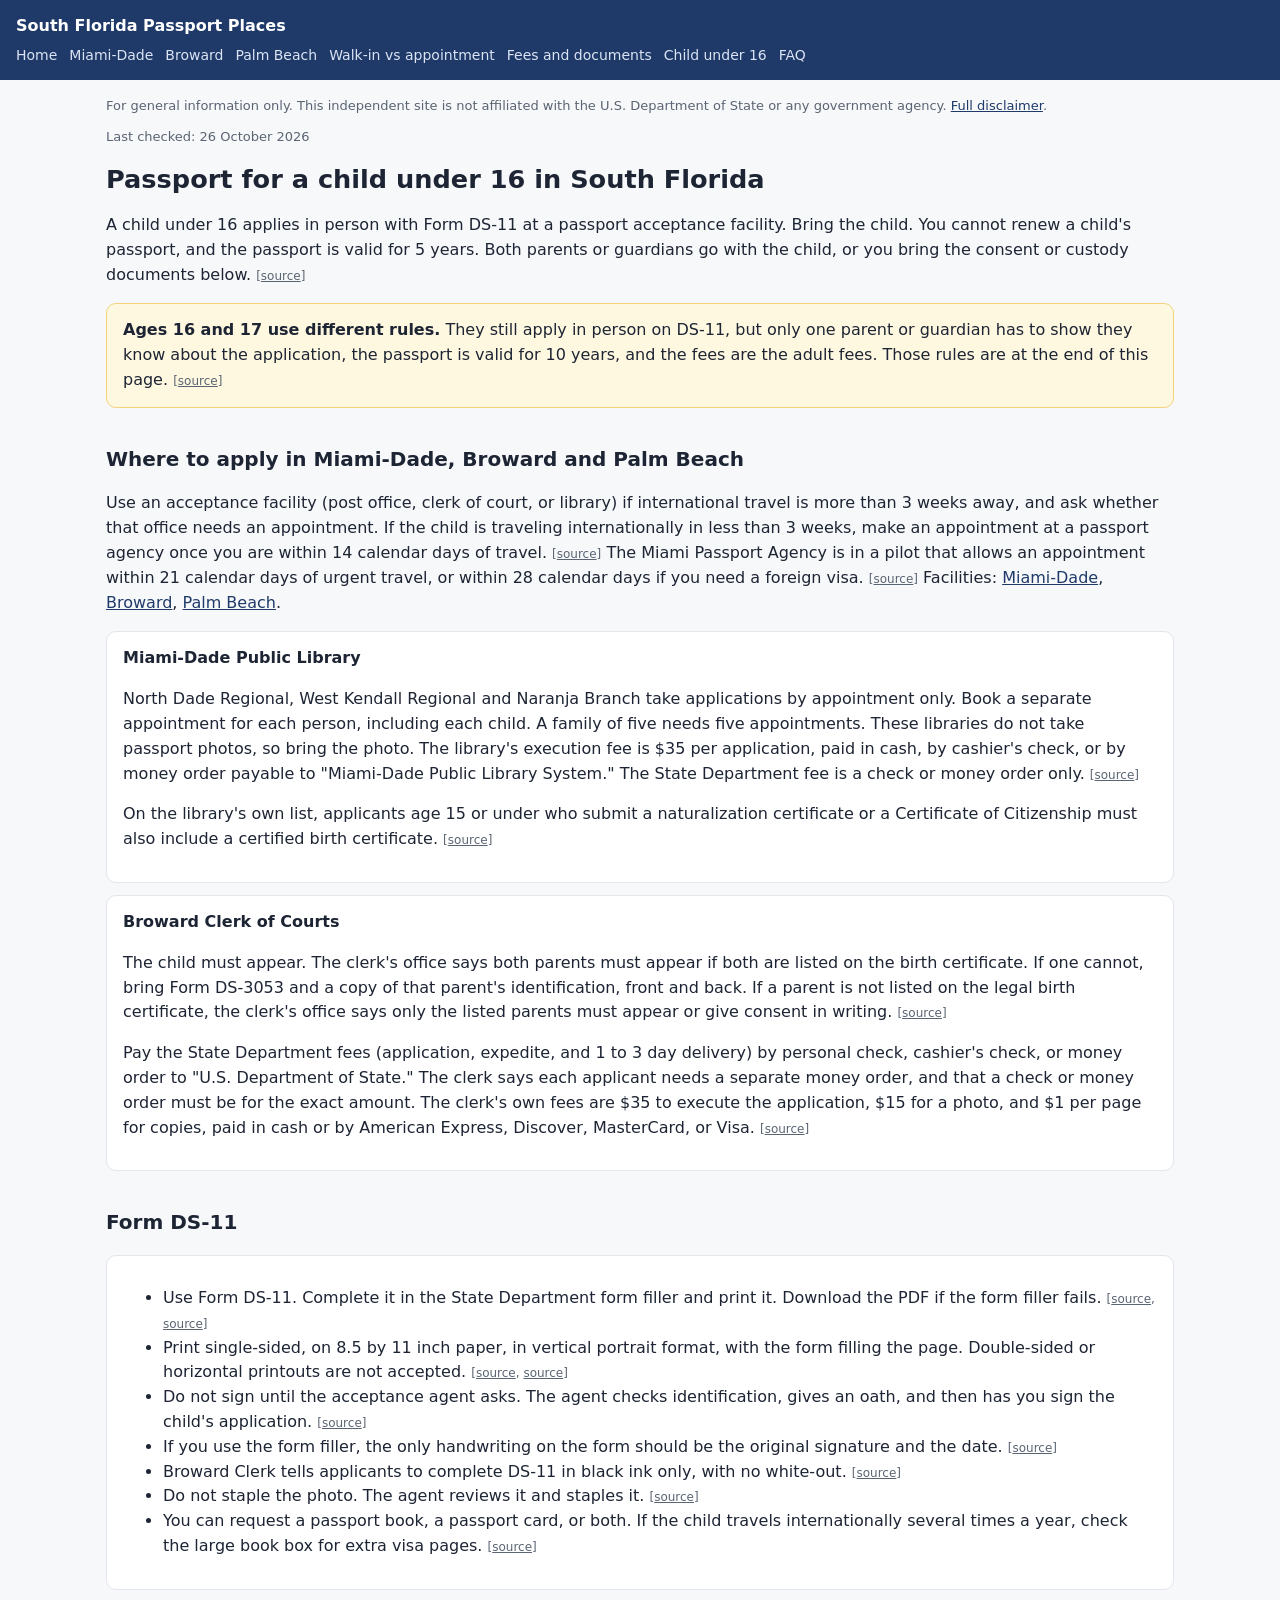
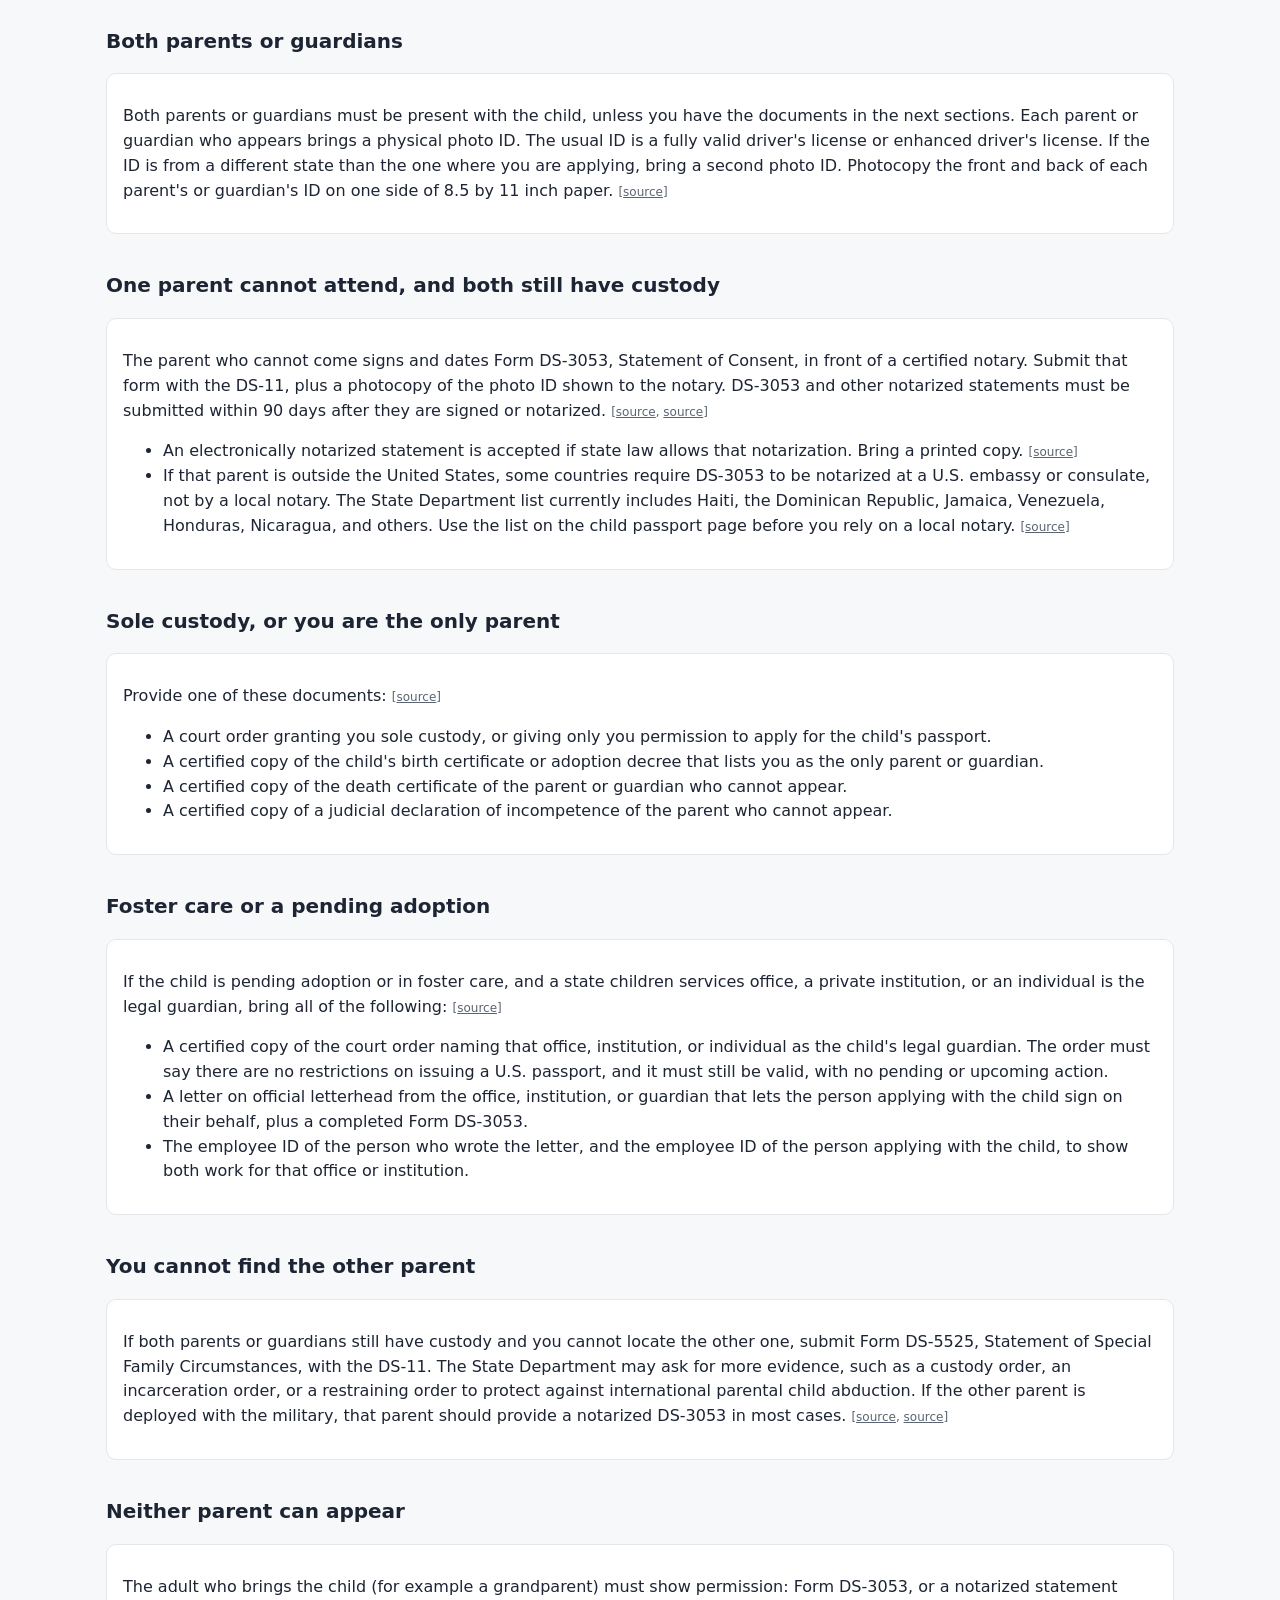
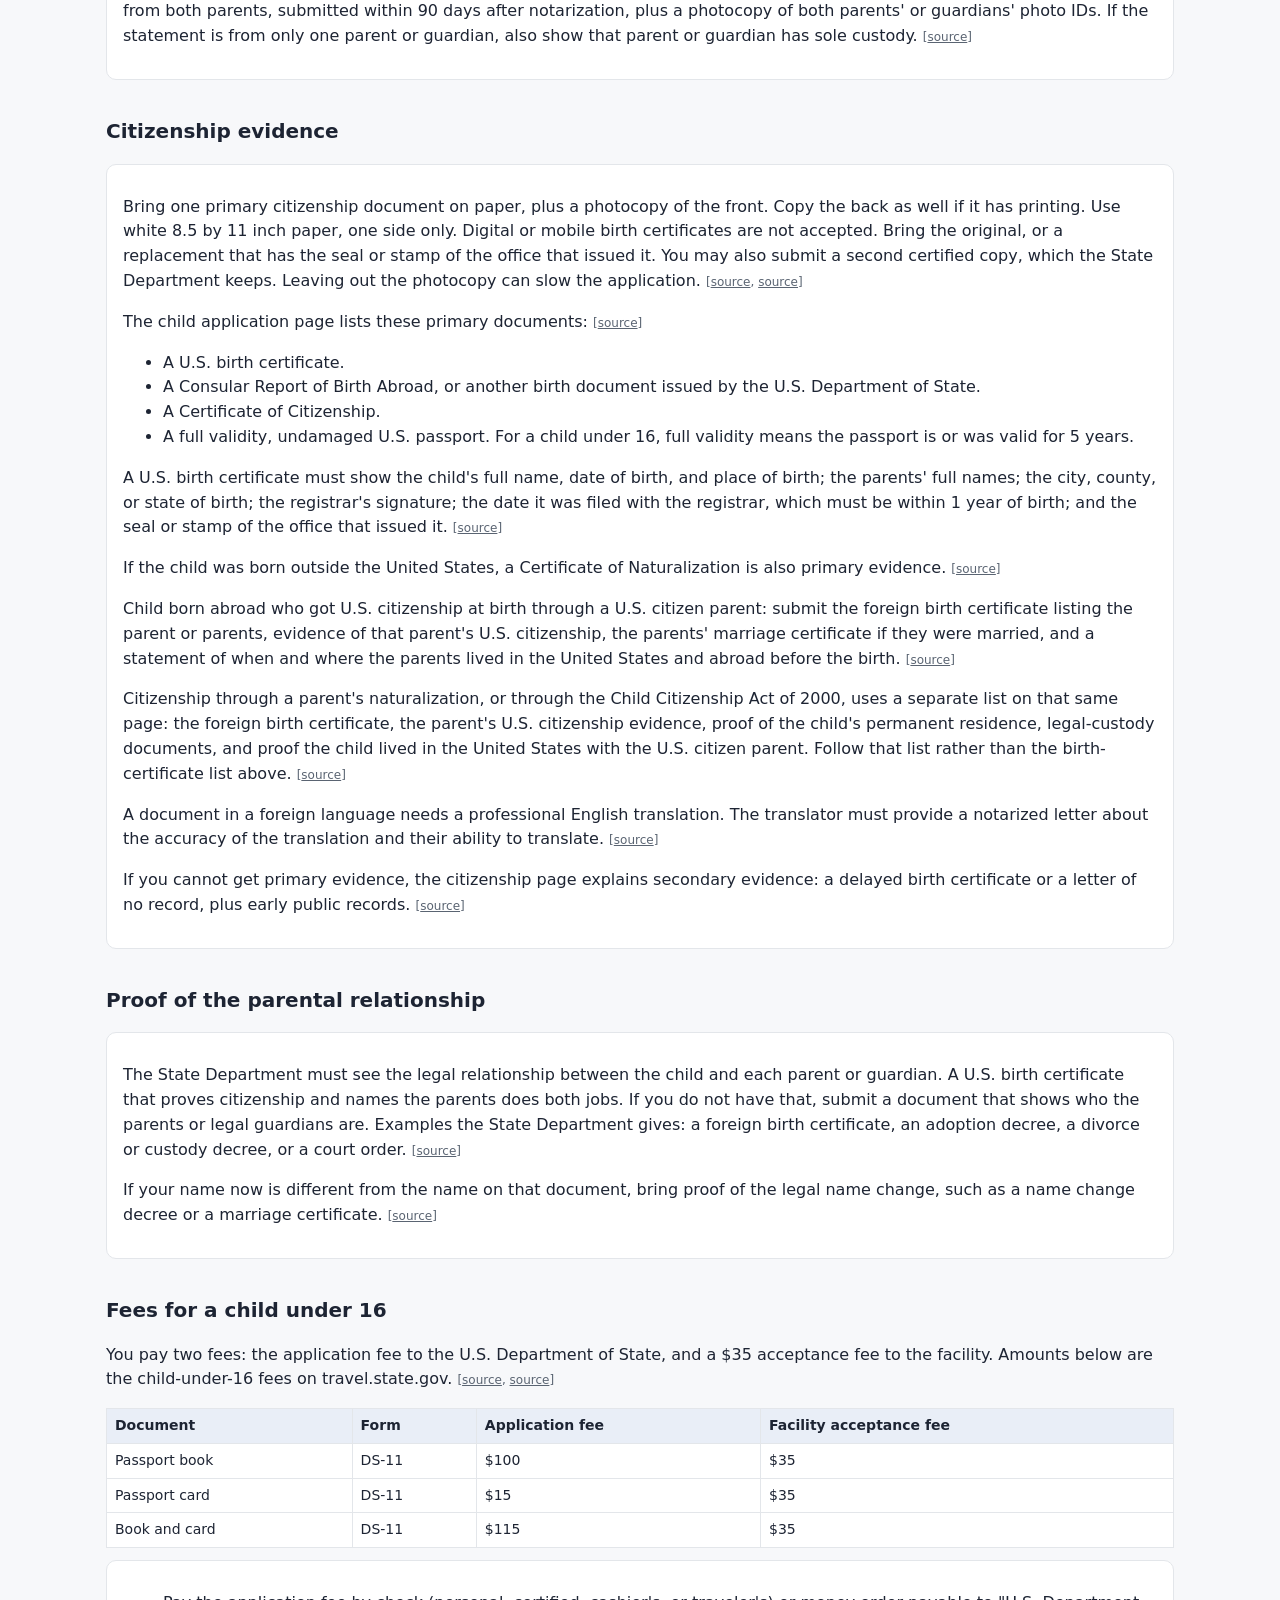
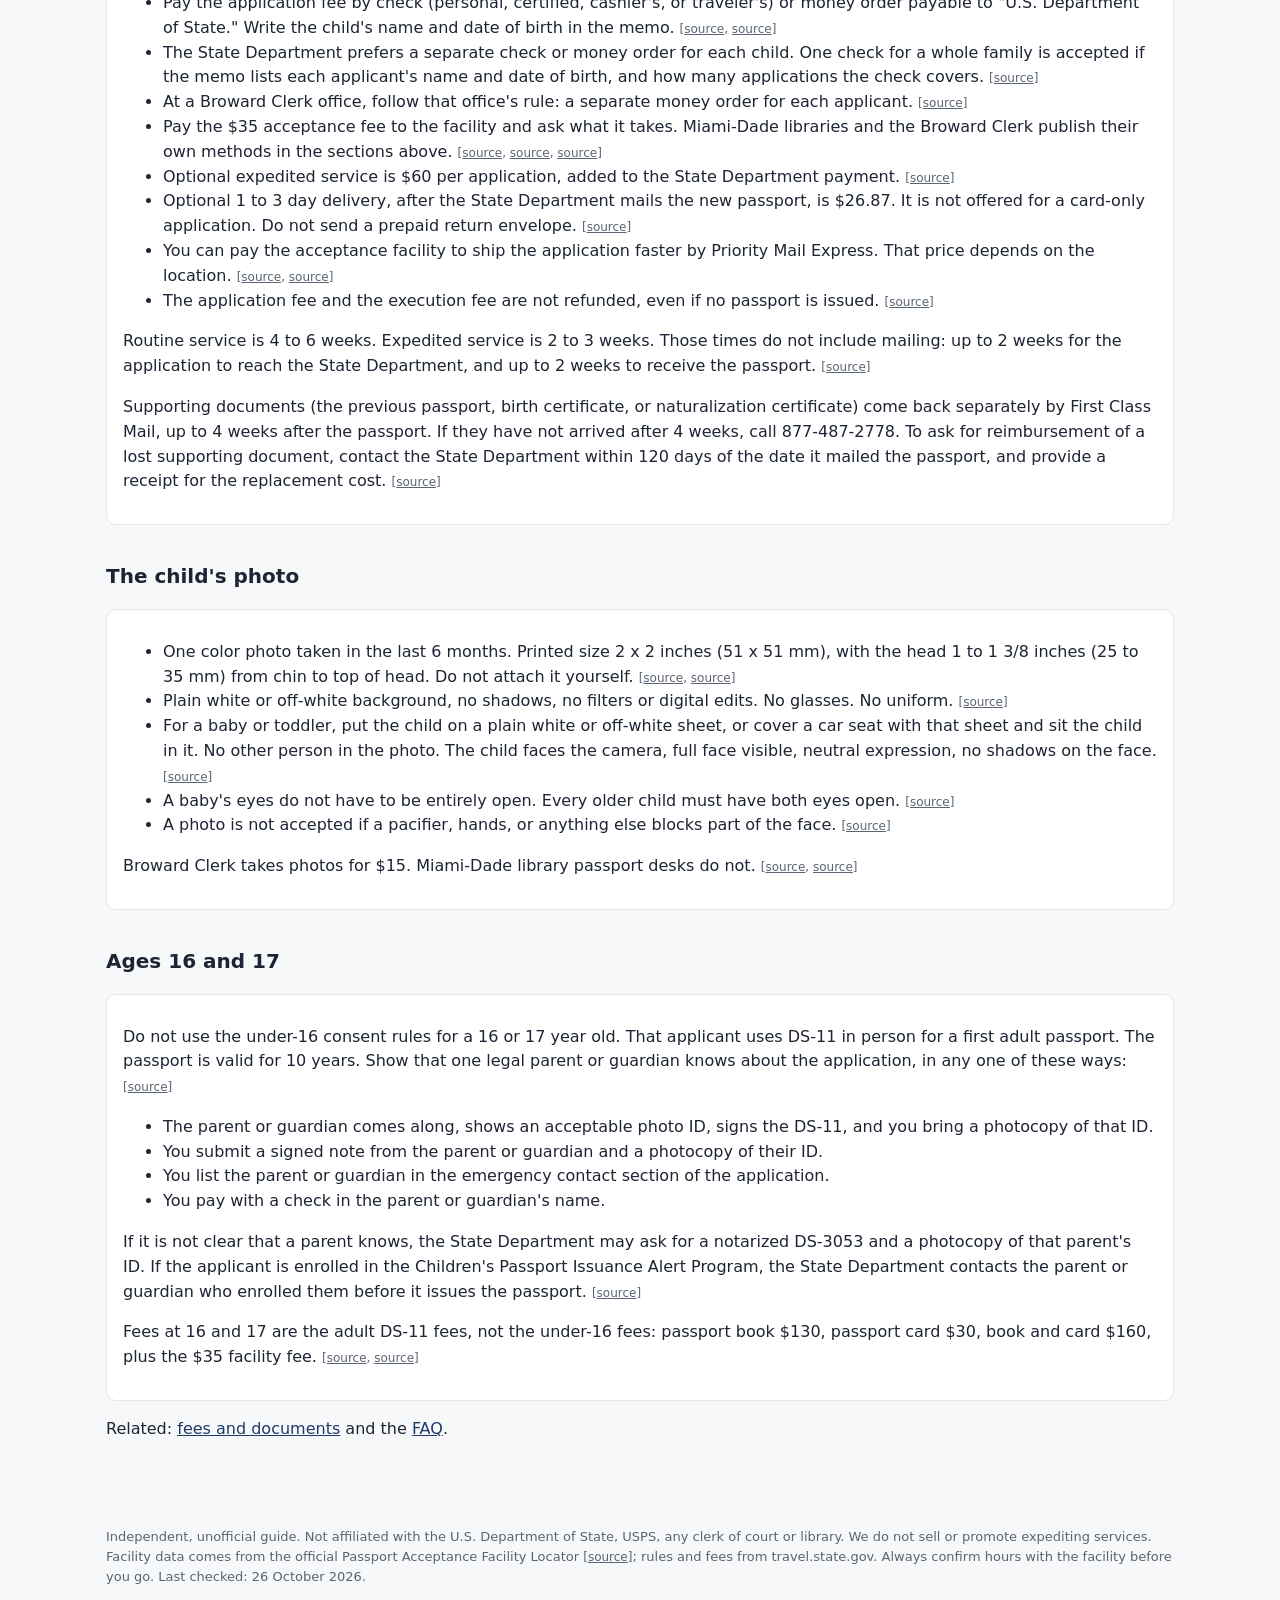
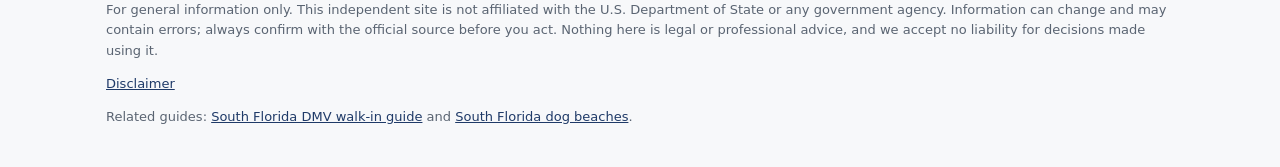
==== commit 05c0c72d: "Refresh South Florida passport facts checked on 26 October 2026. The Miami Passport Agency now takes" ====
--- a/site/child-under-16/index.html
+++ b/site/child-under-16/index.html
@@ -1,4 +1,4 @@
-<!doctype html><html lang="en-US"><head><meta charset="utf-8"><meta name="viewport" content="width=device-width,initial-scale=1"><title>U.S. passport for a child under 16 in South Florida</title><meta name="description" content="How to apply for a U.S. passport for a child under 16 in Miami-Dade, Broward and Palm Beach: DS-11, both parents, DS-3053, custody proof, documents and fees."><link rel="canonical" href="https://us-passport-walkin-finder.vercel.app/child-under-16/"><meta property="og:type" content="article"><meta property="og:site_name" content="South Florida Passport Places"><meta property="og:title" content="U.S. passport for a child under 16 in South Florida"><meta property="og:description" content="How to apply for a U.S. passport for a child under 16 in Miami-Dade, Broward and Palm Beach: DS-11, both parents, DS-3053, custody proof, documents and fees."><meta property="og:url" content="https://us-passport-walkin-finder.vercel.app/child-under-16/"><meta property="og:image" content="https://us-passport-walkin-finder.vercel.app/og.png"><meta property="og:image:width" content="1200"><meta property="og:image:height" content="630"><meta property="og:image:alt" content="South Florida Passport Places"><meta property="og:locale" content="en_US"><meta property="article:published_time" content="2026-10-22"><meta property="article:modified_time" content="2026-10-22"><meta name="twitter:card" content="summary_large_image"><meta name="twitter:title" content="U.S. passport for a child under 16 in South Florida"><meta name="twitter:description" content="How to apply for a U.S. passport for a child under 16 in Miami-Dade, Broward and Palm Beach: DS-11, both parents, DS-3053, custody proof, documents and fees."><meta name="twitter:image" content="https://us-passport-walkin-finder.vercel.app/og.png"><link rel="icon" href="/favicon.svg" type="image/svg+xml"><link rel="apple-touch-icon" href="/apple-touch-icon.png"><script type="application/ld+json">{"@context":"https://schema.org","@graph":[{"@type":"BreadcrumbList","itemListElement":[{"@type":"ListItem","position":1,"name":"Home","item":"https://us-passport-walkin-finder.vercel.app/"},{"@type":"ListItem","position":2,"name":"Child under 16","item":"https://us-passport-walkin-finder.vercel.app/child-under-16/"}]},{"@type":"Article","headline":"U.S. passport for a child under 16 in South Florida","description":"How to apply for a U.S. passport for a child under 16 in Miami-Dade, Broward and Palm Beach: DS-11, both parents, DS-3053, custody proof, documents and fees.","datePublished":"2026-10-22","dateModified":"2026-10-22","mainEntityOfPage":"https://us-passport-walkin-finder.vercel.app/child-under-16/","image":"https://us-passport-walkin-finder.vercel.app/og.png","author":{"@type":"Organization","name":"South Florida Passport Places","url":"https://us-passport-walkin-finder.vercel.app/"},"publisher":{"@type":"Organization","name":"South Florida Passport Places","url":"https://us-passport-walkin-finder.vercel.app/","logo":{"@type":"ImageObject","url":"https://us-passport-walkin-finder.vercel.app/apple-touch-icon.png"}}}]}</script><style>*{box-sizing:border-box}body{margin:0;font:16px/1.55 system-ui,-apple-system,Segoe UI,Roboto,sans-serif;color:#1d2433;background:#f7f8fa}
+<!doctype html><html lang="en-US"><head><meta charset="utf-8"><meta name="viewport" content="width=device-width,initial-scale=1"><title>U.S. passport for a child under 16 in South Florida</title><meta name="description" content="How to apply for a U.S. passport for a child under 16 in Miami-Dade, Broward and Palm Beach: DS-11, both parents, DS-3053, custody proof, documents and fees."><link rel="canonical" href="https://us-passport-walkin-finder.vercel.app/child-under-16/"><meta property="og:type" content="article"><meta property="og:site_name" content="South Florida Passport Places"><meta property="og:title" content="U.S. passport for a child under 16 in South Florida"><meta property="og:description" content="How to apply for a U.S. passport for a child under 16 in Miami-Dade, Broward and Palm Beach: DS-11, both parents, DS-3053, custody proof, documents and fees."><meta property="og:url" content="https://us-passport-walkin-finder.vercel.app/child-under-16/"><meta property="og:image" content="https://us-passport-walkin-finder.vercel.app/og.png"><meta property="og:image:width" content="1200"><meta property="og:image:height" content="630"><meta property="og:image:alt" content="South Florida Passport Places"><meta property="og:locale" content="en_US"><meta property="article:published_time" content="2026-10-26"><meta property="article:modified_time" content="2026-10-26"><meta name="twitter:card" content="summary_large_image"><meta name="twitter:title" content="U.S. passport for a child under 16 in South Florida"><meta name="twitter:description" content="How to apply for a U.S. passport for a child under 16 in Miami-Dade, Broward and Palm Beach: DS-11, both parents, DS-3053, custody proof, documents and fees."><meta name="twitter:image" content="https://us-passport-walkin-finder.vercel.app/og.png"><link rel="icon" href="/favicon.svg" type="image/svg+xml"><link rel="apple-touch-icon" href="/apple-touch-icon.png"><script type="application/ld+json">{"@context":"https://schema.org","@graph":[{"@type":"BreadcrumbList","itemListElement":[{"@type":"ListItem","position":1,"name":"Home","item":"https://us-passport-walkin-finder.vercel.app/"},{"@type":"ListItem","position":2,"name":"Child under 16","item":"https://us-passport-walkin-finder.vercel.app/child-under-16/"}]},{"@type":"Article","headline":"U.S. passport for a child under 16 in South Florida","description":"How to apply for a U.S. passport for a child under 16 in Miami-Dade, Broward and Palm Beach: DS-11, both parents, DS-3053, custody proof, documents and fees.","datePublished":"2026-10-26","dateModified":"2026-10-26","mainEntityOfPage":"https://us-passport-walkin-finder.vercel.app/child-under-16/","image":"https://us-passport-walkin-finder.vercel.app/og.png","author":{"@type":"Organization","name":"South Florida Passport Places","url":"https://us-passport-walkin-finder.vercel.app/"},"publisher":{"@type":"Organization","name":"South Florida Passport Places","url":"https://us-passport-walkin-finder.vercel.app/","logo":{"@type":"ImageObject","url":"https://us-passport-walkin-finder.vercel.app/apple-touch-icon.png"}}}]}</script><style>*{box-sizing:border-box}body{margin:0;font:16px/1.55 system-ui,-apple-system,Segoe UI,Roboto,sans-serif;color:#1d2433;background:#f7f8fa}
 header{background:#1f3a68;color:#fff;padding:14px 16px}header a{color:#fff;text-decoration:none;font-weight:600}nav{margin-top:6px;font-size:14px}nav a{color:#dbe4f5;margin-right:12px;font-weight:400;display:inline-block}
 main{max-width:1100px;margin:0 auto;padding:16px}h1{font-size:1.6rem;line-height:1.25}h2{font-size:1.25rem;margin-top:1.8em}
 .card{background:#fff;border:1px solid #e3e6ea;border-radius:10px;padding:14px 16px;margin:12px 0}.note{background:#fff8e1;border-color:#f3d27a}
@@ -8,11 +8,11 @@
 .lv{font-size:12px;padding:1px 6px;border-radius:8px;white-space:nowrap}.ok{background:#dff3e4}.comm{background:#fdebd3}
 input{width:100%;padding:8px;font-size:15px;border:1px solid #cdd3da;border-radius:6px;margin:8px 0}ul.grid{columns:2;padding-left:18px}@media(max-width:600px){ul.grid{columns:1}}
 </style><script defer src="/_vercel/insights/script.js"></script></head><body>
-<header><a href="/">South Florida Passport Places</a><nav><a href="/">Home</a><a href="/counties/miami-dade/">Miami-Dade</a><a href="/counties/broward/">Broward</a><a href="/counties/palm-beach/">Palm Beach</a><a href="/walk-in-vs-appointment/">Walk-in vs appointment</a><a href="/fees-and-documents/">Fees and documents</a><a href="/child-under-16/">Child under 16</a><a href="/faq/">FAQ</a></nav></header><main><p class="disclaimer">For general information only. This independent site is not affiliated with the U.S. Department of State or any government agency. <a href="/disclaimer/">Full disclaimer</a>.</p><p class="checked">Last checked: 22 October 2026</p><h1>Passport for a child under 16 in South Florida</h1>
+<header><a href="/">South Florida Passport Places</a><nav><a href="/">Home</a><a href="/counties/miami-dade/">Miami-Dade</a><a href="/counties/broward/">Broward</a><a href="/counties/palm-beach/">Palm Beach</a><a href="/walk-in-vs-appointment/">Walk-in vs appointment</a><a href="/fees-and-documents/">Fees and documents</a><a href="/child-under-16/">Child under 16</a><a href="/faq/">FAQ</a></nav></header><main><p class="disclaimer">For general information only. This independent site is not affiliated with the U.S. Department of State or any government agency. <a href="/disclaimer/">Full disclaimer</a>.</p><p class="checked">Last checked: 26 October 2026</p><h1>Passport for a child under 16 in South Florida</h1>
 <p>A child under 16 applies in person with Form DS-11 at a passport acceptance facility. Bring the child. You cannot renew a child's passport, and the passport is valid for 5 years. Both parents or guardians go with the child, or you bring the consent or custody documents below. <span class="src">[<a href="https://travel.state.gov/en/passports/apply/child/under-16.html" rel="noopener">source</a>]</span></p>
 <div class="card note"><strong>Ages 16 and 17 use different rules.</strong> They still apply in person on DS-11, but only one parent or guardian has to show they know about the application, the passport is valid for 10 years, and the fees are the adult fees. Those rules are at the end of this page. <span class="src">[<a href="https://travel.state.gov/en/passports/apply/child/16-17-year-old.html" rel="noopener">source</a>]</span></div>
 <h2>Where to apply in Miami-Dade, Broward and Palm Beach</h2>
-<p>Use an acceptance facility (post office, clerk of court, or library) if international travel is more than 3 weeks away, and ask whether that office needs an appointment. If the child is traveling internationally in less than 3 weeks, make an appointment at a passport agency once you are within 14 calendar days of travel. <span class="src">[<a href="https://travel.state.gov/en/passports/apply/child/under-16.html" rel="noopener">source</a>]</span> Facilities: <a href="/counties/miami-dade/">Miami-Dade</a>, <a href="/counties/broward/">Broward</a>, <a href="/counties/palm-beach/">Palm Beach</a>.</p>
+<p>Use an acceptance facility (post office, clerk of court, or library) if international travel is more than 3 weeks away, and ask whether that office needs an appointment. If the child is traveling internationally in less than 3 weeks, make an appointment at a passport agency once you are within 14 calendar days of travel. <span class="src">[<a href="https://travel.state.gov/en/passports/apply/child/under-16.html" rel="noopener">source</a>]</span> The Miami Passport Agency is in a pilot that allows an appointment within 21 calendar days of urgent travel, or within 28 calendar days if you need a foreign visa. <span class="src">[<a href="https://travel.state.gov/en/passports/apply/get-fast/make-appointment/miami.html" rel="noopener">source</a>]</span> Facilities: <a href="/counties/miami-dade/">Miami-Dade</a>, <a href="/counties/broward/">Broward</a>, <a href="/counties/palm-beach/">Palm Beach</a>.</p>
 <div class="card"><strong>Miami-Dade Public Library</strong><p>North Dade Regional, West Kendall Regional and Naranja Branch take applications by appointment only. Book a separate appointment for each person, including each child. A family of five needs five appointments. These libraries do not take passport photos, so bring the photo. The library's execution fee is $35 per application, paid in cash, by cashier's check, or by money order payable to "Miami-Dade Public Library System." The State Department fee is a check or money order only. <span class="src">[<a href="https://mdpls.org/passport" rel="noopener">source</a>]</span></p>
 <p>On the library's own list, applicants age 15 or under who submit a naturalization certificate or a Certificate of Citizenship must also include a certified birth certificate. <span class="src">[<a href="https://mdpls.org/passport" rel="noopener">source</a>]</span></p></div>
 <div class="card"><strong>Broward Clerk of Courts</strong><p>The child must appear. The clerk's office says both parents must appear if both are listed on the birth certificate. If one cannot, bring Form DS-3053 and a copy of that parent's identification, front and back. If a parent is not listed on the legal birth certificate, the clerk's office says only the listed parents must appear or give consent in writing. <span class="src">[<a href="https://www.browardclerk.org/Divisions/Passports" rel="noopener">source</a>]</span></p>
@@ -110,4 +110,4 @@
 <p>If it is not clear that a parent knows, the State Department may ask for a notarized DS-3053 and a photocopy of that parent's ID. If the applicant is enrolled in the Children's Passport Issuance Alert Program, the State Department contacts the parent or guardian who enrolled them before it issues the passport. <span class="src">[<a href="https://travel.state.gov/en/passports/apply/child/16-17-year-old.html" rel="noopener">source</a>]</span></p>
 <p>Fees at 16 and 17 are the adult DS-11 fees, not the under-16 fees: passport book $130, passport card $30, book and card $160, plus the $35 facility fee. <span class="src">[<a href="https://travel.state.gov/en/passports/apply/child/16-17-year-old.html" rel="noopener">source</a>, <a href="https://travel.state.gov/content/travel/en/passports/how-apply/fees.html" rel="noopener">source</a>]</span></p></div>
 <p>Related: <a href="/fees-and-documents/">fees and documents</a> and the <a href="/faq/">FAQ</a>.</p></main>
-<footer><p>Independent, unofficial guide. Not affiliated with the U.S. Department of State, USPS, any clerk of court or library. We do not sell or promote expediting services. Facility data comes from the official Passport Acceptance Facility Locator <span class="src">[<a href="https://passportfacilitylocator.travel.state.gov/" rel="noopener">source</a>]</span>; rules and fees from travel.state.gov. Always confirm hours with the facility before you go. Last checked: 22 October 2026.</p><p>For general information only. This independent site is not affiliated with the U.S. Department of State or any government agency. Information can change and may contain errors; always confirm with the official source before you act. Nothing here is legal or professional advice, and we accept no liability for decisions made using it.</p><p><a href="/disclaimer/">Disclaimer</a></p><p class="related">Related guides: <a href="https://south-florida-dmv-walkin-guide.vercel.app/" rel="noopener">South Florida DMV walk-in guide</a> and <a href="https://south-florida-dog-beaches.vercel.app/" rel="noopener">South Florida dog beaches</a>.</p></footer></body></html>+<footer><p>Independent, unofficial guide. Not affiliated with the U.S. Department of State, USPS, any clerk of court or library. We do not sell or promote expediting services. Facility data comes from the official Passport Acceptance Facility Locator <span class="src">[<a href="https://passportfacilitylocator.travel.state.gov/" rel="noopener">source</a>]</span>; rules and fees from travel.state.gov. Always confirm hours with the facility before you go. Last checked: 26 October 2026.</p><p>For general information only. This independent site is not affiliated with the U.S. Department of State or any government agency. Information can change and may contain errors; always confirm with the official source before you act. Nothing here is legal or professional advice, and we accept no liability for decisions made using it.</p><p><a href="/disclaimer/">Disclaimer</a></p><p class="related">Related guides: <a href="https://south-florida-dmv-walkin-guide.vercel.app/" rel="noopener">South Florida DMV walk-in guide</a> and <a href="https://south-florida-dog-beaches.vercel.app/" rel="noopener">South Florida dog beaches</a>.</p></footer></body></html>
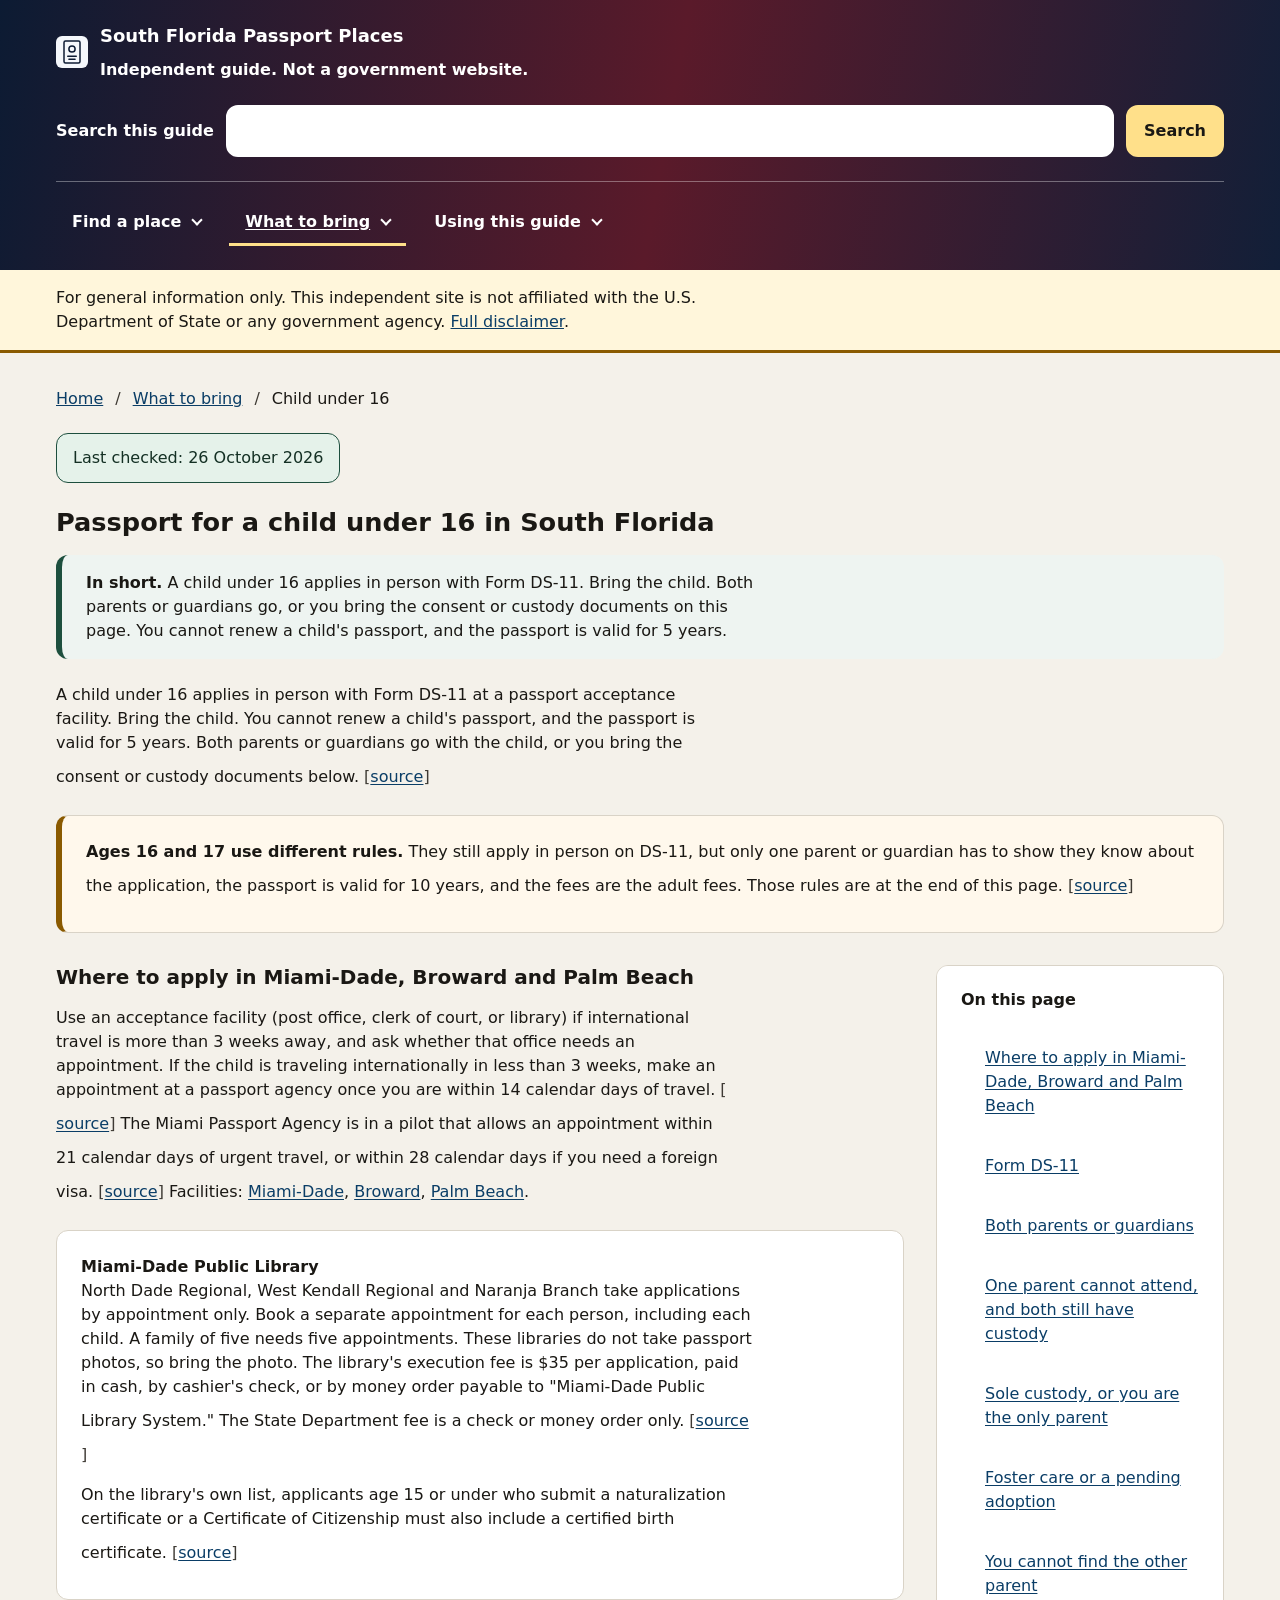
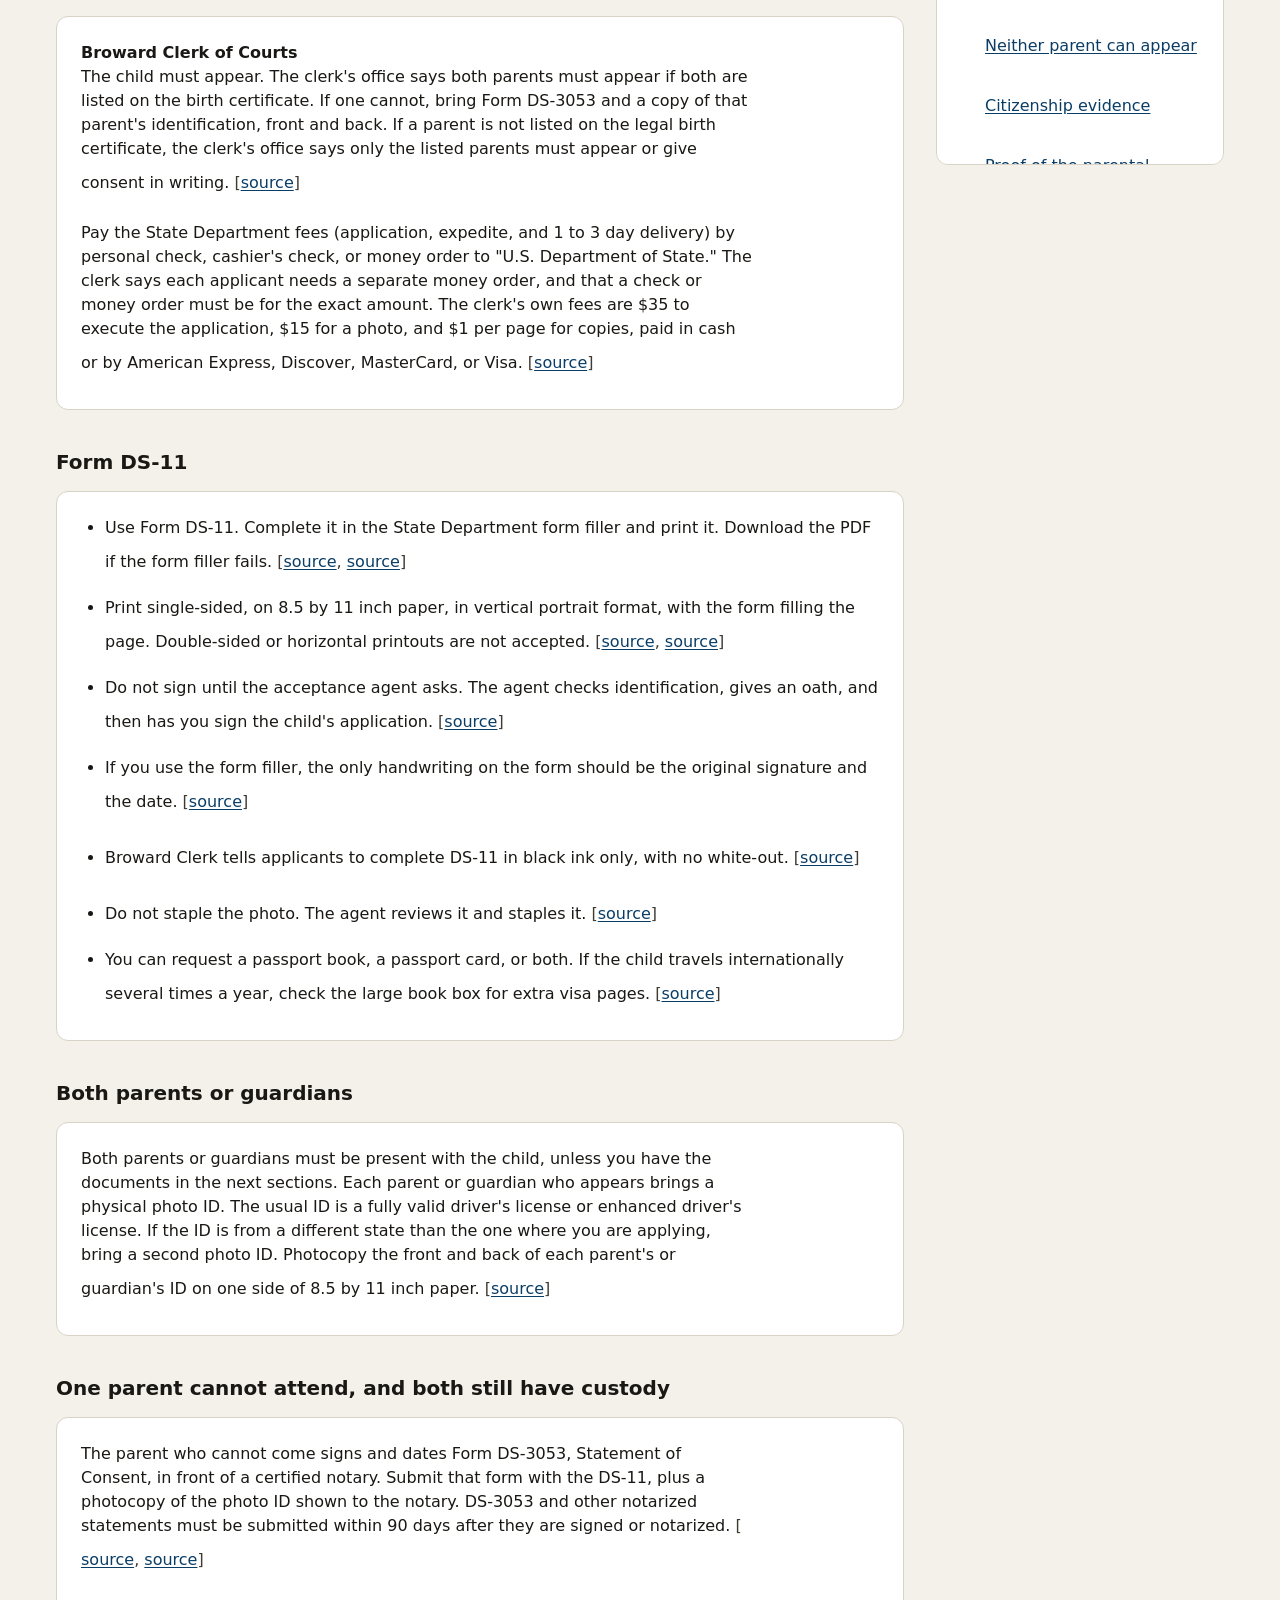
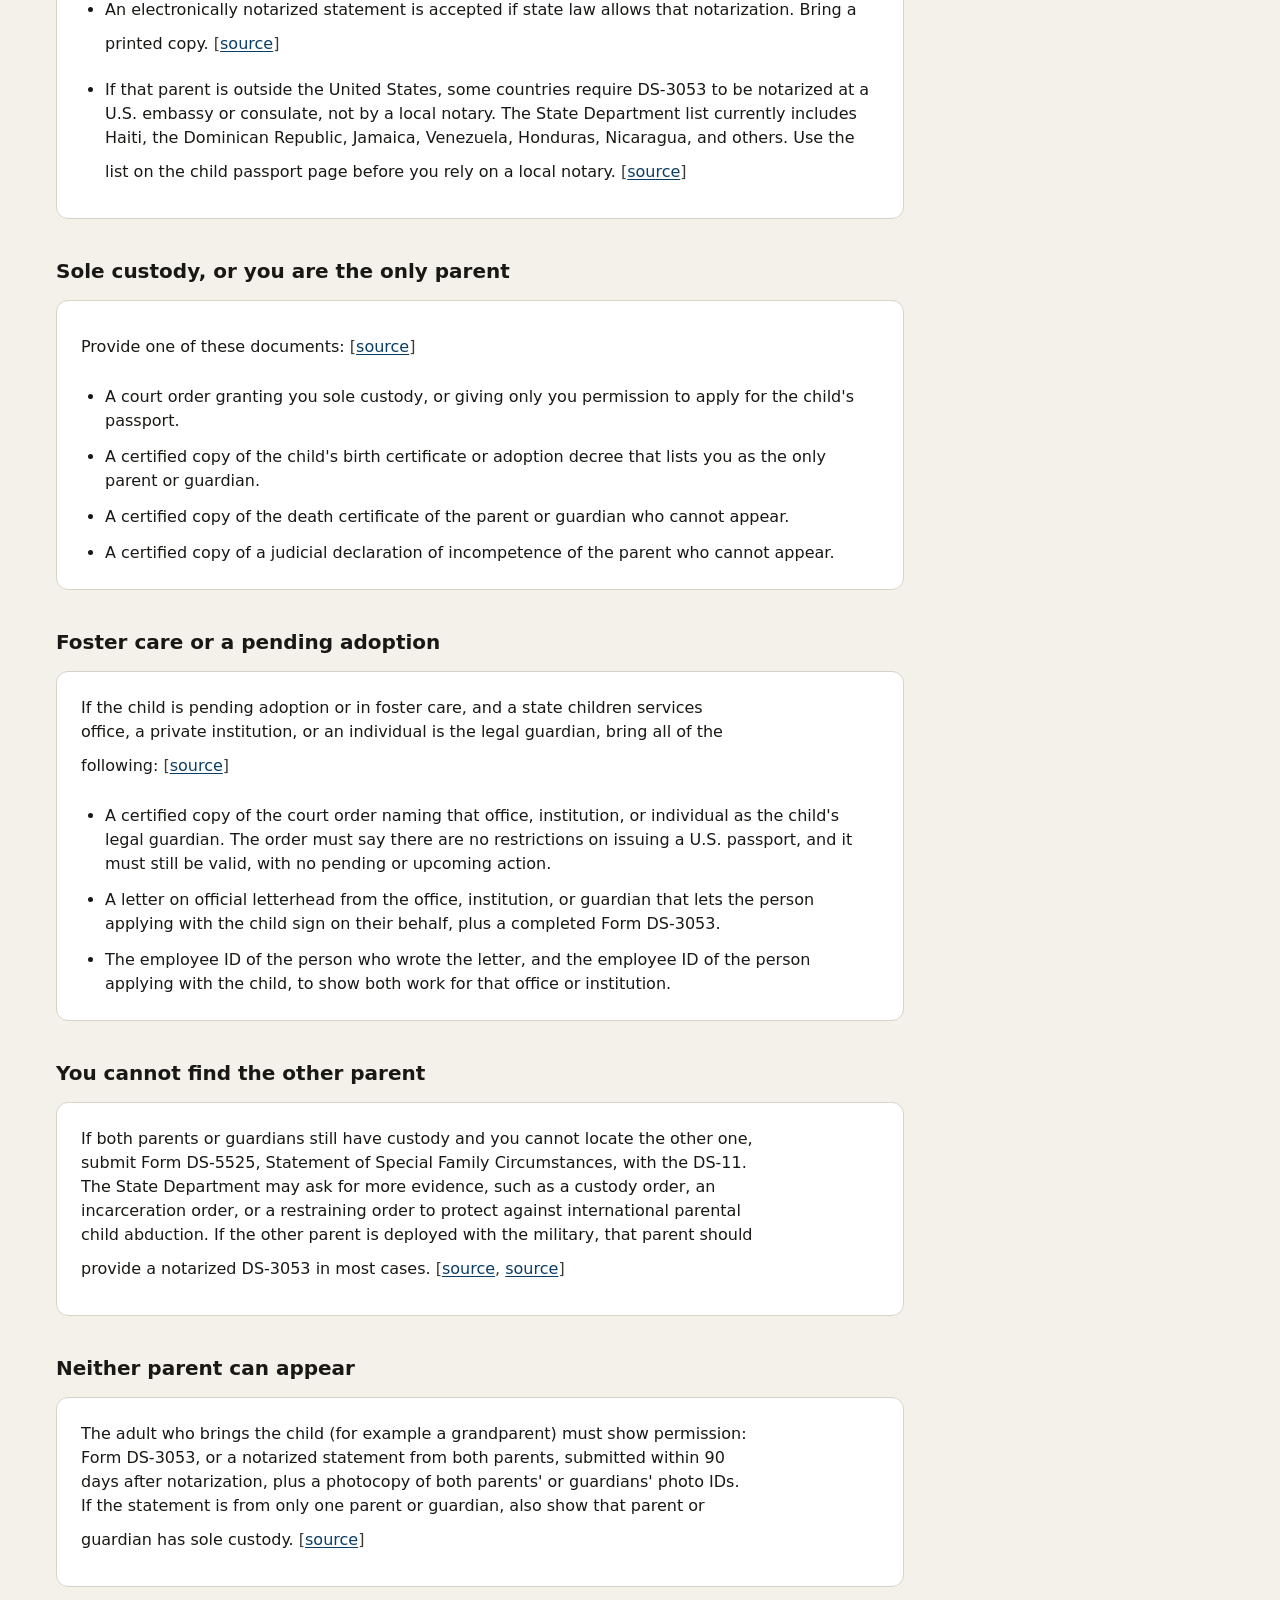
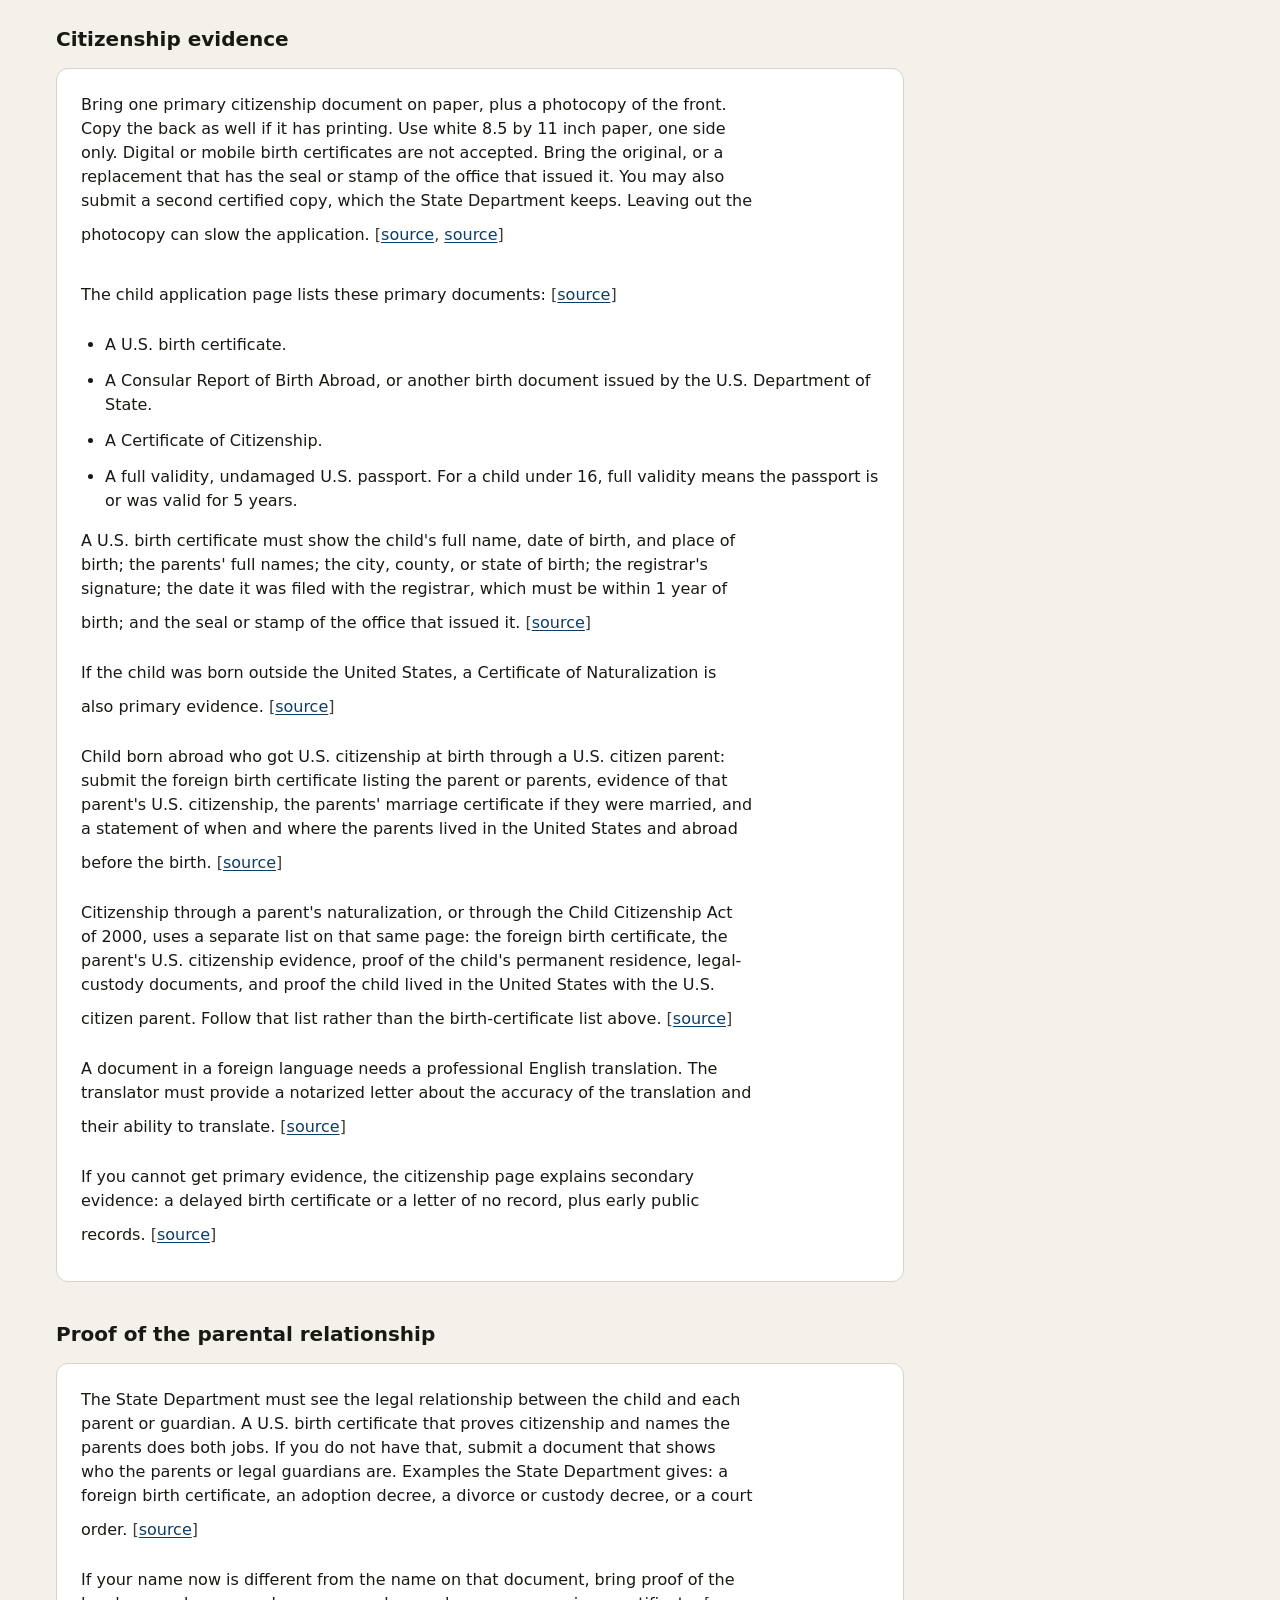
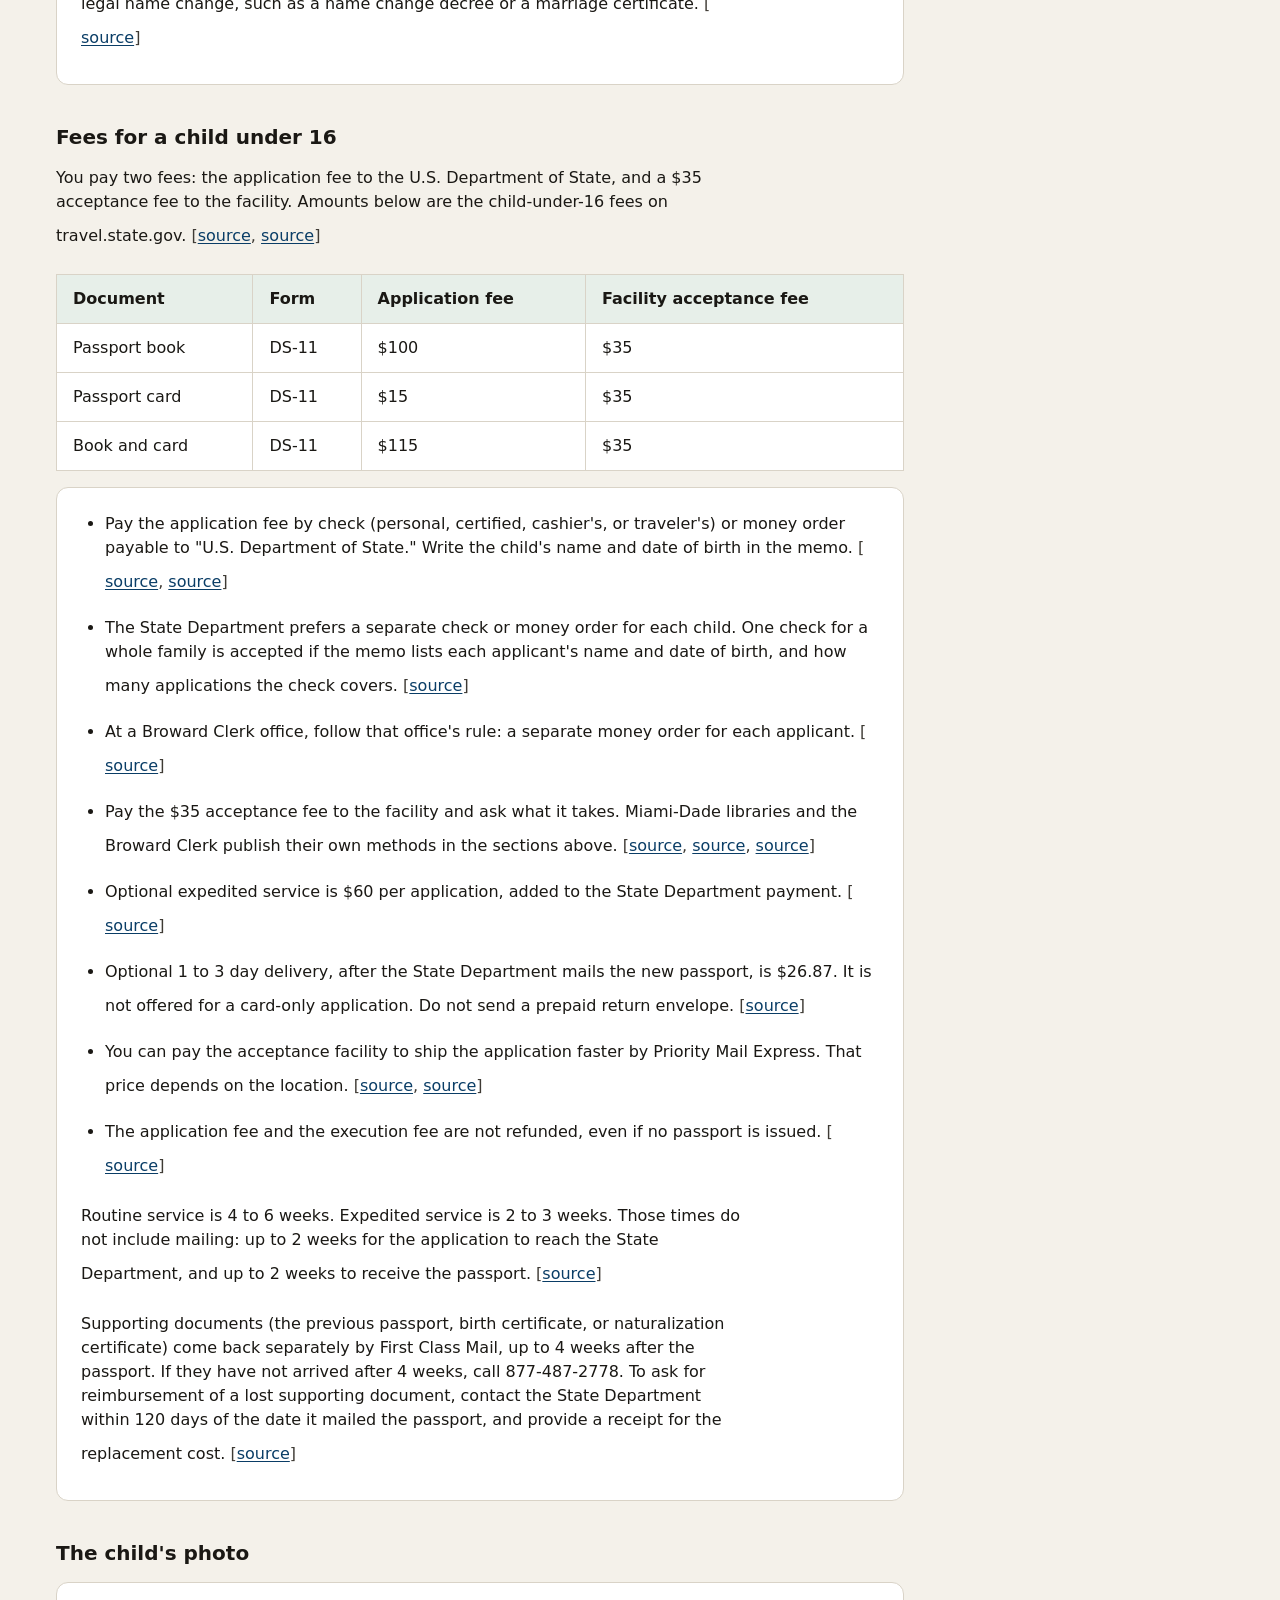
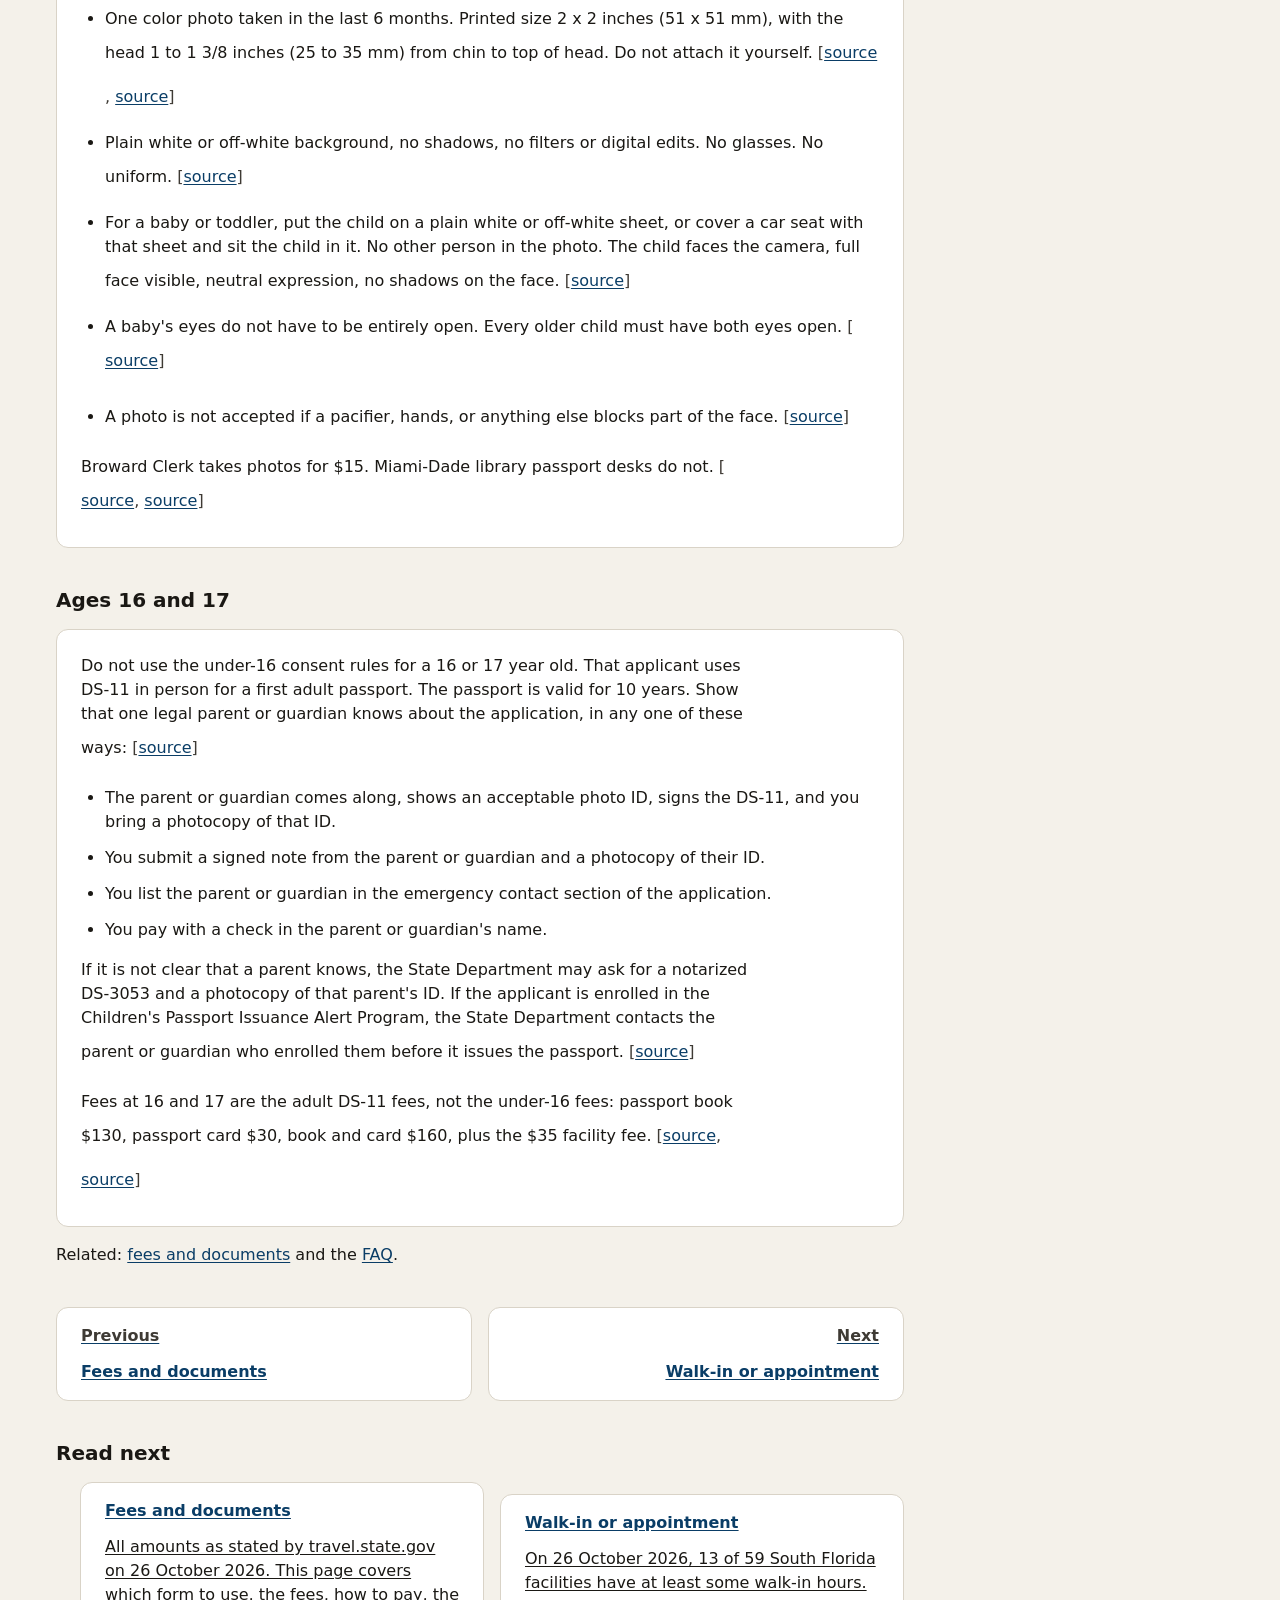
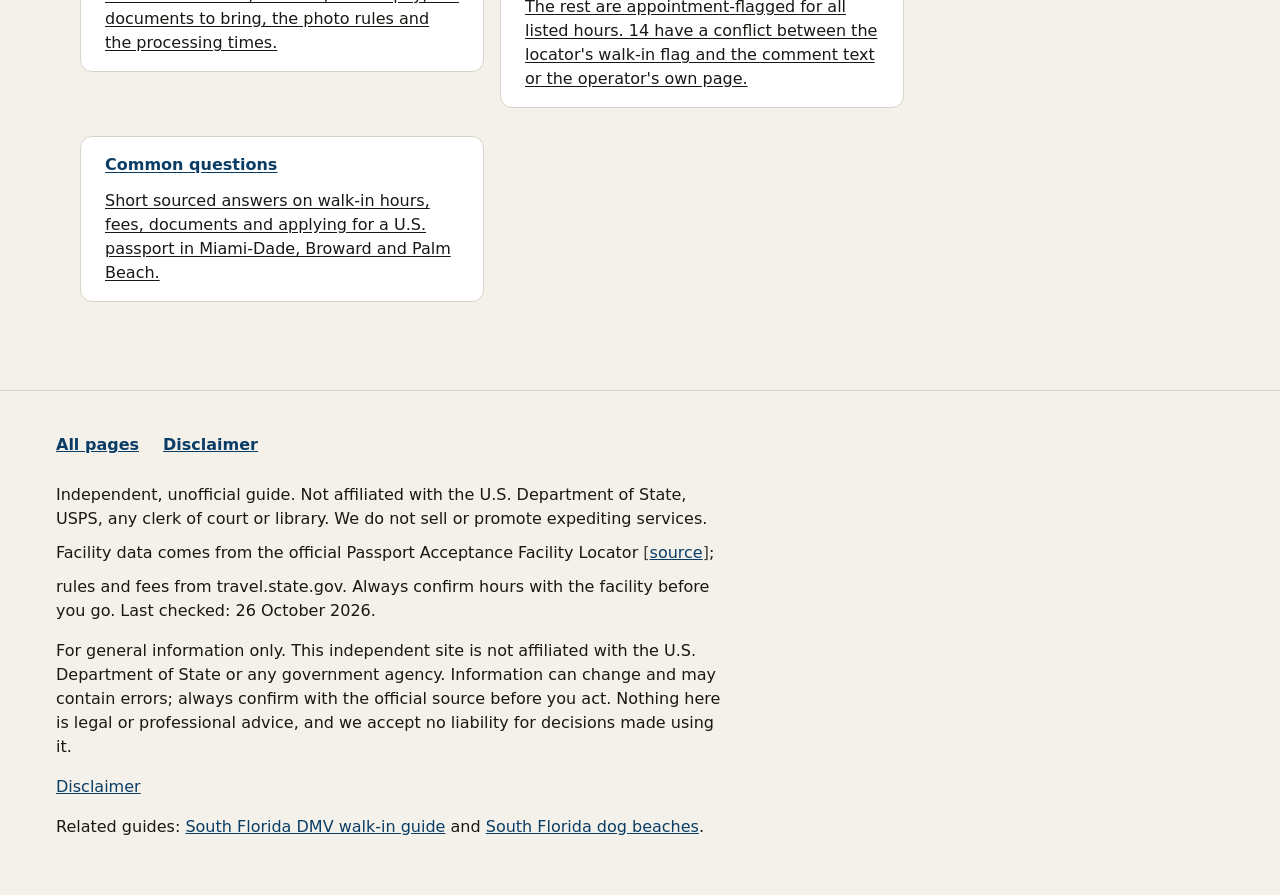
==== commit 233ee2ef: "Redesign the South Florida passport guide layout and navigation. Group pages into plain-language top" ====
--- a/site/child-under-16/index.html
+++ b/site/child-under-16/index.html
@@ -1,23 +1,249 @@
-<!doctype html><html lang="en-US"><head><meta charset="utf-8"><meta name="viewport" content="width=device-width,initial-scale=1"><title>U.S. passport for a child under 16 in South Florida</title><meta name="description" content="How to apply for a U.S. passport for a child under 16 in Miami-Dade, Broward and Palm Beach: DS-11, both parents, DS-3053, custody proof, documents and fees."><link rel="canonical" href="https://us-passport-walkin-finder.vercel.app/child-under-16/"><meta property="og:type" content="article"><meta property="og:site_name" content="South Florida Passport Places"><meta property="og:title" content="U.S. passport for a child under 16 in South Florida"><meta property="og:description" content="How to apply for a U.S. passport for a child under 16 in Miami-Dade, Broward and Palm Beach: DS-11, both parents, DS-3053, custody proof, documents and fees."><meta property="og:url" content="https://us-passport-walkin-finder.vercel.app/child-under-16/"><meta property="og:image" content="https://us-passport-walkin-finder.vercel.app/og.png"><meta property="og:image:width" content="1200"><meta property="og:image:height" content="630"><meta property="og:image:alt" content="South Florida Passport Places"><meta property="og:locale" content="en_US"><meta property="article:published_time" content="2026-10-26"><meta property="article:modified_time" content="2026-10-26"><meta name="twitter:card" content="summary_large_image"><meta name="twitter:title" content="U.S. passport for a child under 16 in South Florida"><meta name="twitter:description" content="How to apply for a U.S. passport for a child under 16 in Miami-Dade, Broward and Palm Beach: DS-11, both parents, DS-3053, custody proof, documents and fees."><meta name="twitter:image" content="https://us-passport-walkin-finder.vercel.app/og.png"><link rel="icon" href="/favicon.svg" type="image/svg+xml"><link rel="apple-touch-icon" href="/apple-touch-icon.png"><script type="application/ld+json">{"@context":"https://schema.org","@graph":[{"@type":"BreadcrumbList","itemListElement":[{"@type":"ListItem","position":1,"name":"Home","item":"https://us-passport-walkin-finder.vercel.app/"},{"@type":"ListItem","position":2,"name":"Child under 16","item":"https://us-passport-walkin-finder.vercel.app/child-under-16/"}]},{"@type":"Article","headline":"U.S. passport for a child under 16 in South Florida","description":"How to apply for a U.S. passport for a child under 16 in Miami-Dade, Broward and Palm Beach: DS-11, both parents, DS-3053, custody proof, documents and fees.","datePublished":"2026-10-26","dateModified":"2026-10-26","mainEntityOfPage":"https://us-passport-walkin-finder.vercel.app/child-under-16/","image":"https://us-passport-walkin-finder.vercel.app/og.png","author":{"@type":"Organization","name":"South Florida Passport Places","url":"https://us-passport-walkin-finder.vercel.app/"},"publisher":{"@type":"Organization","name":"South Florida Passport Places","url":"https://us-passport-walkin-finder.vercel.app/","logo":{"@type":"ImageObject","url":"https://us-passport-walkin-finder.vercel.app/apple-touch-icon.png"}}}]}</script><style>*{box-sizing:border-box}body{margin:0;font:16px/1.55 system-ui,-apple-system,Segoe UI,Roboto,sans-serif;color:#1d2433;background:#f7f8fa}
-header{background:#1f3a68;color:#fff;padding:14px 16px}header a{color:#fff;text-decoration:none;font-weight:600}nav{margin-top:6px;font-size:14px}nav a{color:#dbe4f5;margin-right:12px;font-weight:400;display:inline-block}
-main{max-width:1100px;margin:0 auto;padding:16px}h1{font-size:1.6rem;line-height:1.25}h2{font-size:1.25rem;margin-top:1.8em}
-.card{background:#fff;border:1px solid #e3e6ea;border-radius:10px;padding:14px 16px;margin:12px 0}.note{background:#fff8e1;border-color:#f3d27a}
-.src{font-size:12px;color:#5a6472}.src a{color:#5a6472}a{color:#1f3a68}table{border-collapse:collapse;width:100%;background:#fff;font-size:14px}
-th,td{border:1px solid #e3e6ea;padding:6px 8px;text-align:left;vertical-align:top}th{background:#e9eef7}.wrap{overflow-x:auto}
-.checked{font-size:13px;color:#5a6472;margin:0 0 8px}.disclaimer{font-size:13px;color:#5a6472;margin:0 0 10px}footer{max-width:1100px;margin:24px auto;padding:16px;font-size:13px;color:#5a6472}.related{margin:8px 0 0}
-.lv{font-size:12px;padding:1px 6px;border-radius:8px;white-space:nowrap}.ok{background:#dff3e4}.comm{background:#fdebd3}
-input{width:100%;padding:8px;font-size:15px;border:1px solid #cdd3da;border-radius:6px;margin:8px 0}ul.grid{columns:2;padding-left:18px}@media(max-width:600px){ul.grid{columns:1}}
+<!doctype html><html lang="en-US"><head><meta charset="utf-8"><meta name="viewport" content="width=device-width,initial-scale=1"><meta name="theme-color" content="#0C1B33"><title>U.S. passport for a child under 16 in South Florida</title><meta name="description" content="How to apply for a U.S. passport for a child under 16 in Miami-Dade, Broward and Palm Beach: DS-11, both parents, DS-3053, custody proof, documents and fees."><link rel="canonical" href="https://us-passport-walkin-finder.vercel.app/child-under-16/"><meta name="google-site-verification" content="XA7XgB_UwrIRvQyNVsnWpSyTyaU6e3-v4g4RBw8RAVI" /><meta property="og:type" content="article"><meta property="og:site_name" content="South Florida Passport Places"><meta property="og:title" content="U.S. passport for a child under 16 in South Florida"><meta property="og:description" content="How to apply for a U.S. passport for a child under 16 in Miami-Dade, Broward and Palm Beach: DS-11, both parents, DS-3053, custody proof, documents and fees."><meta property="og:url" content="https://us-passport-walkin-finder.vercel.app/child-under-16/"><meta property="og:image" content="https://us-passport-walkin-finder.vercel.app/og.png"><meta property="og:image:width" content="1200"><meta property="og:image:height" content="630"><meta property="og:image:alt" content="South Florida Passport Places"><meta property="og:locale" content="en_US"><meta property="article:published_time" content="2026-10-26"><meta property="article:modified_time" content="2026-10-26"><meta name="twitter:card" content="summary_large_image"><meta name="twitter:title" content="U.S. passport for a child under 16 in South Florida"><meta name="twitter:description" content="How to apply for a U.S. passport for a child under 16 in Miami-Dade, Broward and Palm Beach: DS-11, both parents, DS-3053, custody proof, documents and fees."><meta name="twitter:image" content="https://us-passport-walkin-finder.vercel.app/og.png"><link rel="icon" href="/favicon.svg" type="image/svg+xml"><link rel="apple-touch-icon" href="/apple-touch-icon.png"><script type="application/ld+json">{"@context":"https://schema.org","@graph":[{"@type":"BreadcrumbList","itemListElement":[{"@type":"ListItem","position":1,"name":"Home","item":"https://us-passport-walkin-finder.vercel.app/"},{"@type":"ListItem","position":2,"name":"What to bring","item":"https://us-passport-walkin-finder.vercel.app/#what-to-bring"},{"@type":"ListItem","position":3,"name":"Child under 16","item":"https://us-passport-walkin-finder.vercel.app/child-under-16/"}]},{"@type":"Article","headline":"U.S. passport for a child under 16 in South Florida","description":"How to apply for a U.S. passport for a child under 16 in Miami-Dade, Broward and Palm Beach: DS-11, both parents, DS-3053, custody proof, documents and fees.","datePublished":"2026-10-26","dateModified":"2026-10-26","mainEntityOfPage":"https://us-passport-walkin-finder.vercel.app/child-under-16/","image":"https://us-passport-walkin-finder.vercel.app/og.png","author":{"@type":"Organization","name":"South Florida Passport Places","url":"https://us-passport-walkin-finder.vercel.app/"},"publisher":{"@type":"Organization","name":"South Florida Passport Places","url":"https://us-passport-walkin-finder.vercel.app/","logo":{"@type":"ImageObject","url":"https://us-passport-walkin-finder.vercel.app/apple-touch-icon.png"}}}]}</script><style>/* Layout spacing uses 12, 16, 24, 32 and 40px. Header text is white.
+   White on the header gradient stays above WCAG AA 4.5:1 at every stop
+   (checked in tools/sitelib.py). */
+:root{
+  --s-12:12px;
+  --s-16:16px;
+  --s-24:24px;
+  --s-32:32px;
+  --s-40:40px;
+  --header-compact:72px;
+  --scroll-pad:84px;
+  --ink:#1A1814;
+  --paper:#F4F1EA;
+  --link:#0A3D66;
+  --visited:#3D2A6B;
+  --line:#D9D3C7;
+  --gold:#FFE08A;
+  --navy:#0C1B33;
+  --red:#5A1A2A;
+  --navy-2:#121F38;
+  --head-bg:linear-gradient(100deg,#0C1B33 0%,#5A1A2A 52%,#121F38 100%);
+  --font:system-ui,-apple-system,"Segoe UI",Roboto,sans-serif;
+}
+*,*::before,*::after{box-sizing:border-box;font-family:var(--font)}
+html{font-size:100%;color-scheme:light}
+body{margin:0;color:var(--ink);background:var(--paper);font-family:var(--font);font-size:1rem;font-weight:400;line-height:1.5}
+[hidden]{display:none!important}
+img,svg{max-width:100%}
+h1,h2,h3,h4,h5,h6{font-family:var(--font);font-weight:700;line-height:1.25}
+h1{font-size:1.6rem;margin:0 0 var(--s-16)}
+h2{font-size:1.25rem;margin:var(--s-40) 0 var(--s-16)}
+h3{font-size:1.125rem;margin:var(--s-32) 0 var(--s-12)}
+button,input,textarea,select{font-family:var(--font);font-size:1rem}
+.shell{max-width:1200px;margin:0 auto;padding:0 var(--s-16);min-width:0}
+.skip{position:fixed;left:var(--s-12);top:var(--s-12);transform:translateY(-200%);background:#fff;color:var(--ink);padding:var(--s-12) var(--s-16);z-index:80;min-height:44px;font-weight:700;border-radius:12px}
+.skip:focus,.skip:focus-visible{transform:none}
+#head-slot{min-width:0}
+#site-header{background:var(--head-bg);color:#fff;position:relative;z-index:30}
+#site-header a{color:#fff}
+#site-header .shell{display:grid;grid-template-columns:minmax(0,1fr);grid-template-areas:"brand" "search" "menu" "nav";align-items:center;column-gap:var(--s-16);row-gap:0;padding-top:var(--s-24);padding-bottom:var(--s-24);position:relative}
+.brand{grid-area:brand;display:flex;align-items:center;gap:var(--s-12);min-width:0;color:#fff;text-decoration:none;font-weight:700;min-height:44px}
+.mark{width:32px;height:32px;flex:none;display:block}
+.name{display:flex;flex-direction:column;min-width:0}
+.name-main{font-size:1.125rem;line-height:1.3;font-weight:700}
+.name-compact{display:none;font-weight:700}
+.name-sub{font-size:1rem;font-weight:600;color:#fff;line-height:1.35;margin-top:var(--s-12)}
+.search-toggle{grid-area:searchbtn;display:none;align-items:center;justify-content:center;gap:var(--s-12);min-height:44px;min-width:44px;padding:var(--s-12) var(--s-16);font:inherit;font-weight:700;line-height:1.2;color:#fff;background:transparent;border:2px solid #fff;border-radius:12px;cursor:pointer;position:relative}
+.search-icon{width:20px;height:20px;display:block;flex:none}
+.search-wrap{grid-area:search;position:relative;margin-top:var(--s-24)}
+.sitesearch{display:flex;flex-wrap:wrap;align-items:center;gap:var(--s-12)}
+.sitesearch label{flex:1 1 100%;color:#fff;font-weight:700}
+.sitesearch input[type="search"]{flex:1 1 12rem;min-width:0;min-height:44px;font:inherit;color:var(--ink);background:#fff;border:2px solid #fff;border-radius:12px;padding:var(--s-12) var(--s-16)}
+.sitesearch button{min-height:44px;min-width:44px;padding:var(--s-12) var(--s-16);font:inherit;font-weight:700;color:var(--ink);background:var(--gold);border:2px solid var(--gold);border-radius:12px;cursor:pointer}
+.search-results{position:absolute;z-index:35;left:0;right:0;top:100%;margin-top:var(--s-12);background:#fff;color:var(--ink);border:2px solid var(--ink);border-radius:12px;max-height:70vh;overflow:auto}
+.search-results ul{list-style:none;margin:0;padding:0}
+.search-results a{display:flex;flex-direction:column;gap:var(--s-12);min-height:44px;justify-content:center;padding:var(--s-12) var(--s-16);color:var(--link);text-decoration:underline;text-underline-offset:.12em}
+.search-results a span{color:var(--ink);font-weight:400;text-decoration:none}
+.search-empty{margin:0;padding:var(--s-16);color:var(--ink)}
+.menu{grid-area:menu;margin-top:var(--s-16)}
+.menu summary{display:flex;align-items:center;justify-content:center;width:100%;min-height:44px;padding:var(--s-12) var(--s-16);background:#fff;color:var(--ink);border-radius:12px;font-weight:700;cursor:pointer;list-style:none}
+.menu summary::-webkit-details-marker,.grp summary::-webkit-details-marker{display:none}
+.menu summary::marker,.grp summary::marker{content:""}
+nav.top{grid-area:nav;display:none;flex-wrap:wrap;align-items:stretch;gap:var(--s-12);margin-top:var(--s-16);padding-top:var(--s-16);border-top:1px solid rgba(255,255,255,.35)}
+details.menu[open]~nav.top{display:flex}
+.grp{position:relative;flex:1 1 auto;min-width:0}
+.grp>summary{display:flex;align-items:center;justify-content:space-between;gap:var(--s-12);min-height:44px;padding:var(--s-12) var(--s-16);color:#fff;font-weight:700;cursor:pointer;list-style:none}
+.grp>summary::after{content:"";border:solid #fff;border-width:0 2px 2px 0;width:8px;height:8px;transform:rotate(45deg);flex:none;margin-top:-4px}
+.grp[open]>summary::after{transform:rotate(-135deg);margin-top:4px}
+.grp.has-current>summary{box-shadow:inset 0 -3px 0 var(--gold);text-decoration:underline;text-underline-offset:.15em}
+.glinks{display:flex;flex-direction:column;min-width:16rem}
+.glinks a{display:flex;align-items:center;min-height:44px;padding:var(--s-12) var(--s-16);color:#fff;text-decoration:underline;text-underline-offset:.15em}
+.glinks a.is-current{font-weight:700;box-shadow:inset 4px 0 0 var(--gold);background:rgba(255,255,255,.14);border-radius:12px}
+.nav-fade,.nav-hint{display:none}
+.nav-hint::before{content:"";display:block;width:8px;height:8px;border:solid var(--gold);border-width:0 3px 3px 0;transform:rotate(-45deg)}
+@media(min-width:720px){
+.sitesearch{flex-wrap:nowrap}
+.sitesearch label{flex:0 0 auto}
+}
+@media(min-width:960px){
+.menu{display:none}
+#site-header .shell{grid-template-areas:"brand" "search" "nav"}
+nav.top{display:flex;flex-direction:row;flex-wrap:nowrap;align-items:center;justify-content:flex-start;gap:var(--s-12);margin-top:var(--s-24);padding-top:var(--s-16);padding-bottom:0;overflow:visible}
+.grp{flex:0 0 auto;width:auto}
+.grp>summary{min-height:44px;padding:var(--s-12) var(--s-16);white-space:nowrap}
+.grp[open] .glinks{position:absolute;z-index:34;top:100%;left:0;background:var(--navy);border:2px solid #fff;border-radius:12px;padding:var(--s-12);box-shadow:0 8px 24px rgba(0,0,0,.28)}
+.grp:last-child[open] .glinks{left:auto;right:0}
+}
+@media(max-width:959px){
+nav.top{flex-direction:column;gap:var(--s-12)}
+.grp{width:100%}
+.glinks a{border-bottom:1px solid rgba(255,255,255,.28)}
+}
+@media(max-width:359px){.shell{padding-left:var(--s-12);padding-right:var(--s-12)}}
+body.is-docked #site-header{position:fixed;top:0;left:0;right:0;height:var(--header-compact);z-index:40;box-shadow:0 2px 12px rgba(0,0,0,.28);overflow:visible}
+body.is-docked #site-header .shell{height:100%;padding:12px var(--s-16);column-gap:var(--s-16);row-gap:0;grid-template-columns:auto minmax(0,1fr) auto;grid-template-rows:44px;grid-template-areas:"brand nav searchbtn";align-items:center}
+body.is-docked .brand{min-height:44px;min-width:0;max-width:16rem;gap:var(--s-12)}
+body.is-docked .name-sub,body.is-docked .menu{display:none}
+body.is-docked .name-main{display:block;font-size:1rem;line-height:1.2;white-space:nowrap;overflow:hidden;text-overflow:ellipsis}
+body.is-docked .headcta{display:none}
+body.is-docked .search-toggle{display:inline-flex}
+body.is-docked .search-wrap{display:none;grid-area:auto;margin:0;position:absolute;top:100%;left:0;right:0;z-index:36;background:var(--head-bg);padding:var(--s-16) 0 var(--s-24);box-shadow:0 12px 24px rgba(0,0,0,.28)}
+body.is-docked .search-wrap.is-open{display:block}
+body.is-docked nav.top{display:flex;grid-area:nav;position:relative;margin:0;padding:0;border:0;background:transparent;box-shadow:none;flex-direction:row;flex-wrap:nowrap;align-items:center;justify-content:flex-start;gap:var(--s-12);min-width:0;max-height:none;overflow:visible}
+body.is-docked .grp{flex:0 0 auto;width:auto}
+body.is-docked .grp>summary{min-height:44px;padding:var(--s-12) var(--s-16);white-space:nowrap;font-size:1rem;border-radius:12px}
+body.is-docked .grp.has-current>summary{background:rgba(255,255,255,.14);box-shadow:inset 0 -3px 0 var(--gold)}
+body.is-docked .grp[open] .glinks{position:absolute;z-index:46;top:calc(100% + 12px);left:0;right:auto;min-width:16rem;max-width:min(22rem,calc(100vw - 32px));background:var(--navy);border:2px solid #fff;border-radius:12px;padding:var(--s-12);box-shadow:0 8px 24px rgba(0,0,0,.35);max-height:min(60vh,22rem);overflow:auto}
+body.is-docked .grp:last-child[open] .glinks{left:auto;right:0}
+body.is-docked.nav-more-right .nav-fade-right,body.is-docked.nav-more-left .nav-fade-left{display:block;position:absolute;grid-column:1 / -1;grid-row:1 / -1;bottom:12px;height:44px;width:40px;pointer-events:none;z-index:4}
+body.is-docked.nav-more-right .nav-fade-right{right:0;background:linear-gradient(90deg,rgba(18,31,56,0),#121F38 70%)}
+body.is-docked.nav-more-left .nav-fade-left{left:0;background:linear-gradient(90deg,#0C1B33 30%,rgba(12,27,51,0))}
+body.is-docked.nav-more-right .nav-hint{display:flex;align-items:center;justify-content:flex-end;position:absolute;grid-column:1 / -1;grid-row:1 / -1;right:var(--s-12);bottom:12px;width:24px;height:44px;pointer-events:none;z-index:5}
+@media(max-width:959px){
+:root{--header-compact:124px;--scroll-pad:136px}
+body.is-docked #site-header .shell{column-gap:var(--s-12);row-gap:var(--s-12);padding:12px var(--s-16);grid-template-columns:minmax(0,1fr) auto;grid-template-rows:44px 44px;grid-template-areas:"brand searchbtn" "nav nav"}
+body.is-docked nav.top{overflow-x:auto;overflow-y:hidden;-webkit-overflow-scrolling:touch;scroll-snap-type:x proximity;scrollbar-width:thin;gap:var(--s-12)}
+body.is-docked .grp>summary{scroll-snap-align:start;border:1px solid #fff;border-radius:999px;background:rgba(0,0,0,.18)}
+body.is-docked .grp[open] .glinks,body.is-docked .grp:last-child[open] .glinks{position:fixed;top:var(--header-compact);left:0;right:0;max-width:none;border-radius:0 0 12px 12px}
+}
+@media(max-width:720px){
+body.is-docked .name-main{display:none}
+body.is-docked .name-compact{display:block;font-size:1rem;line-height:1.2;font-weight:700;white-space:nowrap}
+body.is-docked .mark{width:28px;height:28px}
+body.is-docked .search-toggle{padding:0;width:44px}
+body.is-docked .search-toggle-text{position:absolute;width:1px;height:1px;padding:0;margin:-1px;overflow:hidden;clip:rect(0,0,0,0);white-space:nowrap;border:0}
+}
+.notice{background:#FFF6DB;color:var(--ink);border-bottom:3px solid #8A5A00}
+.notice .shell{padding-top:var(--s-16);padding-bottom:var(--s-16)}
+.notice p{margin:0;max-width:66ch}
+main{min-width:0}
+main>.shell{padding-top:var(--s-24);padding-bottom:var(--s-40)}
+main:focus{outline:none}
+main:focus-visible{outline:3px solid var(--ink);outline-offset:2px}
+main h1,main h2,main h3,main .inshort,#facility-q{scroll-margin-top:var(--scroll-pad)}
+.crumbs ol{display:flex;flex-wrap:wrap;list-style:none;padding:0;margin:0 0 var(--s-12);gap:0}
+.crumbs li{display:flex;align-items:center;min-height:44px}
+.crumbs li+li::before{content:"/";margin:0 var(--s-12);color:#3E3A34}
+.crumbs a{display:inline-flex;align-items:center;min-height:44px}
+.meta{display:flex;flex-wrap:wrap;gap:var(--s-12);align-items:center;margin:0 0 var(--s-24)}
+.checked{display:inline-flex;align-items:center;min-height:44px;background:#E5F2EA;color:#143024;border:1px solid #1D4F3E;border-radius:12px;padding:var(--s-12) var(--s-16);font-size:1rem}
+article.content{min-width:0}
+.head-block{margin:0}
+.head-block p{margin:0 0 var(--s-16)}
+.content p{max-width:66ch}
+.inshort{background:#EEF4F1;border-left:6px solid #1D4F3E;border-radius:12px;padding:var(--s-16) var(--s-24);margin:0 0 var(--s-24)}
+.inshort p{margin:0;max-width:66ch}
+.layout{display:flex;flex-direction:column;gap:var(--s-24);min-width:0;margin-top:var(--s-32)}
+.toc{order:-1}
+.rest{order:0;min-width:0}
+.rest>h2:first-child,.rest>h3:first-child{margin-top:0}
+@media(min-width:960px){
+.layout.has-toc{display:grid;grid-template-columns:minmax(0,1fr) 18rem;column-gap:var(--s-32);align-items:start}
+.layout.has-toc .rest{grid-column:1;grid-row:1;order:0}
+.layout.has-toc .toc{grid-column:2;grid-row:1;order:0;position:sticky;top:var(--scroll-pad);max-height:calc(100vh - var(--scroll-pad) - 16px);overflow:auto}
+}
+.toc{background:#fff;border:1px solid var(--line);border-radius:12px;padding:var(--s-12) var(--s-24) var(--s-16);margin:0}
+.toc summary{min-height:44px;display:flex;align-items:center;font-weight:700;cursor:pointer}
+.toc ul{list-style:none;margin:0;padding:0 0 var(--s-12)}
+.toc a{display:flex;align-items:center;min-height:44px;padding:var(--s-12) 0}
+.card,.filterbox{background:#fff;border:1px solid var(--line);border-radius:12px;padding:var(--s-24);margin:0 0 var(--s-16)}
+h2+.card,h3+.card,h2+.filterbox{margin-top:0}
+.card+.card{margin-top:var(--s-16)}
+.card>:first-child{margin-top:0}
+.card>:last-child{margin-bottom:0}
+.card p{margin:0 0 var(--s-16)}
+.card ul,.card ol{margin:var(--s-12) 0 0;padding-left:var(--s-24)}
+.card li+li{margin-top:var(--s-12)}
+.note{border-left:6px solid #8A5A00;background:#FFF8EC}
+.filterbox{display:flex;flex-direction:column;gap:var(--s-12)}
+.filterbox label{font-weight:700}
+.filterbox input{min-height:44px;width:100%;font:inherit;color:var(--ink);background:#fff;border:2px solid var(--ink);border-radius:12px;padding:var(--s-12) var(--s-16)}
+.tasks,.link-grid,.readnext ul,.index-list,.steps{list-style:none;padding:0;margin:var(--s-16) 0 0;display:grid;gap:var(--s-16);grid-template-columns:1fr}
+ol.steps{list-style:decimal;padding-left:var(--s-24)}
+ol.steps li{min-height:44px}
+@media(min-width:720px){.tasks,.link-grid,.readnext ul,.index-list{grid-template-columns:1fr 1fr}}
+.topic{margin:0 0 var(--s-32)}
+.topic>h3{margin-top:0}
+.steps a,.tasks a,.jump{display:flex;align-items:center;min-height:44px;padding:var(--s-16) var(--s-24);background:#fff;color:var(--ink);border:1px solid var(--line);border-radius:12px;font-weight:700}
+.jump{flex-direction:column;align-items:flex-start;justify-content:center;gap:var(--s-12);text-decoration:none}
+.jump:hover,.steps a:hover,.tasks a:hover{border-color:var(--link)}
+.jump .lt{color:var(--link);font-weight:700;text-decoration:underline;text-underline-offset:.12em}
+.jump .ls{color:var(--ink);font-size:1rem;text-decoration:none;font-weight:400}
+a.jump:visited .lt{color:var(--visited)}
+ul.grid{list-style:none;padding:0;margin:var(--s-16) 0 0;display:grid;gap:var(--s-16);grid-template-columns:1fr}
+@media(min-width:720px){ul.grid{grid-template-columns:1fr 1fr 1fr}}
+ul.grid li{background:#fff;border:1px solid var(--line);border-radius:12px;padding:var(--s-16) var(--s-24);min-height:44px}
+ul.grid a{font-weight:700}
+.src{color:#3E3A34;font-size:1rem}
+.src,.card,td,th{overflow-wrap:anywhere}
+.content ul,.content ol{margin:var(--s-12) 0 var(--s-16);padding-left:var(--s-24)}
+.content li+li{margin-top:var(--s-12)}
+.pn{display:grid;gap:var(--s-16);margin-top:var(--s-40)}
+.pn a{display:flex;flex-direction:column;justify-content:center;gap:var(--s-12);min-height:44px;padding:var(--s-16) var(--s-24);background:#fff;border:1px solid var(--line);border-radius:12px;text-decoration:none}
+.pn .pn-k{color:#3E3A34;font-size:1rem;font-weight:700}
+.pn .pn-t{color:var(--link);font-weight:700;text-decoration:underline;text-underline-offset:.12em}
+.pn a:visited .pn-t{color:var(--visited)}
+@media(min-width:720px){.pn:has(a.prev):has(a.next){grid-template-columns:1fr 1fr}.pn a.next{align-items:flex-end;text-align:right}}
+.readnext{margin-top:var(--s-40)}
+.readnext h2{margin-top:0}
+.index-status{font-weight:700;margin:0 0 var(--s-16)}
+a{color:var(--link)}
+a:visited{color:var(--visited)}
+#site-header a,#site-header a:visited{color:#fff}
+.content a{text-decoration:underline;text-underline-offset:.12em}
+table{border-collapse:collapse;width:100%;background:#fff;font-size:1rem}
+th,td{border:1px solid var(--line);padding:var(--s-12) var(--s-16);text-align:left;vertical-align:top}
+th{background:#E7EFE9;color:var(--ink)}
+td a,.src a{display:inline-flex;align-items:center;min-height:44px}
+.wrap{overflow-x:auto;max-width:100%;margin:var(--s-16) 0}
+.lv{font-size:1rem;padding:var(--s-12) var(--s-12);border-radius:12px;white-space:nowrap;color:var(--ink)}
+.ok{background:#DFF3E4}
+.comm{background:#FDEBD3}
+footer{border-top:1px solid var(--line);color:var(--ink);margin-top:var(--s-32)}
+footer .shell{padding-top:var(--s-32);padding-bottom:var(--s-40)}
+footer p{max-width:66ch}
+.footnav{display:flex;flex-wrap:wrap;gap:var(--s-12) var(--s-24);margin:0 0 var(--s-16)}
+.footnav a{display:inline-flex;align-items:center;min-height:44px;font-weight:700}
+:focus{outline:3px solid var(--ink);outline-offset:2px}
+:focus:not(:focus-visible){outline:none}
+:focus-visible{outline:3px solid var(--ink);outline-offset:2px}
+#site-header a:focus-visible,#site-header button:focus-visible,#site-header input:focus-visible,#site-header summary:focus-visible{outline-color:var(--gold);outline-offset:2px}
+.menu summary:focus-visible{outline-color:var(--ink)}
+@media(prefers-reduced-motion:reduce){html{scroll-behavior:auto}}
+@media(forced-colors:active){
+.card,.inshort,.notice,.jump,.toc,.pn a,.steps a,.tasks a,.menu summary,.search-toggle,.filterbox{border:1px solid CanvasText}
+.sitesearch button{background:ButtonFace;color:ButtonText}
+}
 </style><script defer src="/_vercel/insights/script.js"></script></head><body>
-<header><a href="/">South Florida Passport Places</a><nav><a href="/">Home</a><a href="/counties/miami-dade/">Miami-Dade</a><a href="/counties/broward/">Broward</a><a href="/counties/palm-beach/">Palm Beach</a><a href="/walk-in-vs-appointment/">Walk-in vs appointment</a><a href="/fees-and-documents/">Fees and documents</a><a href="/child-under-16/">Child under 16</a><a href="/faq/">FAQ</a></nav></header><main><p class="disclaimer">For general information only. This independent site is not affiliated with the U.S. Department of State or any government agency. <a href="/disclaimer/">Full disclaimer</a>.</p><p class="checked">Last checked: 26 October 2026</p><h1>Passport for a child under 16 in South Florida</h1>
+<a class="skip" href="#content">Skip to content</a>
+<div id="head-slot"><header id="site-header"><div class="shell">
+<a class="brand" href="/"><svg class="mark" viewBox="0 0 32 32" aria-hidden="true" focusable="false"><rect width="32" height="32" rx="6" fill="#F4F7FB"/><rect x="8" y="5" width="16" height="22" rx="1.5" fill="#F4F7FB" stroke="#0C1B33" stroke-width="1.5"/><circle cx="16" cy="13" r="3.1" fill="none" stroke="#0C1B33" stroke-width="1.5"/><rect x="11" y="19.5" width="10" height="1.5" rx="0.75" fill="#0C1B33"/><rect x="12.2" y="22.5" width="7.6" height="1.5" rx="0.75" fill="#0C1B33"/></svg><span class="name"><span class="name-main">South Florida Passport Places</span><span class="name-compact">Passport places</span><span class="name-sub">Independent guide. Not a government website.</span></span></a>
+<button type="button" class="search-toggle" aria-expanded="false" aria-controls="site-search"><svg class="search-icon" viewBox="0 0 24 24" aria-hidden="true" focusable="false"><circle cx="10.5" cy="10.5" r="6.5" fill="none" stroke="currentColor" stroke-width="2"/><path d="M15.5 15.5 20 20" fill="none" stroke="currentColor" stroke-width="2" stroke-linecap="round"/></svg><span class="search-toggle-text">Search</span></button>
+<div class="search-wrap" id="site-search"><form class="sitesearch" role="search" action="/find/" method="get"><label for="q">Search this guide</label><input id="q" name="q" type="search" autocomplete="off" autocapitalize="off" autocorrect="off" spellcheck="false"><button type="submit">Search</button></form><div id="search-results" class="search-results" hidden role="region" aria-live="polite" aria-label="Matching pages"></div></div>
+<details class="menu"><summary>Topics</summary></details><nav id="site-nav" class="top" aria-label="Topics" tabindex="0"><details class="grp"><summary>Find a place</summary><div class="glinks"><a href="/counties/miami-dade/">Miami-Dade County</a><a href="/counties/broward/">Broward County</a><a href="/counties/palm-beach/">Palm Beach County</a><a href="/walk-in-vs-appointment/">Walk-in or appointment</a></div></details><details class="grp has-current"><summary aria-current="true">What to bring</summary><div class="glinks"><a href="/fees-and-documents/">Fees and documents</a><a href="/child-under-16/" class="is-current" aria-current="page">Child under 16</a></div></details><details class="grp"><summary>Using this guide</summary><div class="glinks"><a href="/faq/">Common questions</a><a href="/find/">All pages</a><a href="/disclaimer/">Disclaimer</a></div></details></nav>
+<span class="nav-fade nav-fade-left" aria-hidden="true"></span><span class="nav-fade nav-fade-right" aria-hidden="true"></span><span class="nav-hint" aria-hidden="true"></span>
+</div></header></div>
+<main id="content" tabindex="-1"><div class="notice" role="note"><div class="shell"><p>For general information only. This independent site is not affiliated with the U.S. Department of State or any government agency. <a href="/disclaimer/">Full disclaimer</a>.</p></div></div><div class="shell"><nav class="crumbs" aria-label="Breadcrumb"><ol><li><a href="/">Home</a></li><li><a href="/#what-to-bring">What to bring</a></li><li><span aria-current="page">Child under 16</span></li></ol></nav><p class="meta"><span class="checked">Last checked: 26 October 2026</span></p><article class="content" aria-labelledby="page-title"><div class="head-block"><h1 id="page-title">Passport for a child under 16 in South Florida</h1><div class="inshort"><p><strong>In short.</strong> A child under 16 applies in person with Form DS-11. Bring the child. Both parents or guardians go, or you bring the consent or custody documents on this page. You cannot renew a child&#x27;s passport, and the passport is valid for 5 years.</p></div>
 <p>A child under 16 applies in person with Form DS-11 at a passport acceptance facility. Bring the child. You cannot renew a child's passport, and the passport is valid for 5 years. Both parents or guardians go with the child, or you bring the consent or custody documents below. <span class="src">[<a href="https://travel.state.gov/en/passports/apply/child/under-16.html" rel="noopener">source</a>]</span></p>
 <div class="card note"><strong>Ages 16 and 17 use different rules.</strong> They still apply in person on DS-11, but only one parent or guardian has to show they know about the application, the passport is valid for 10 years, and the fees are the adult fees. Those rules are at the end of this page. <span class="src">[<a href="https://travel.state.gov/en/passports/apply/child/16-17-year-old.html" rel="noopener">source</a>]</span></div>
-<h2>Where to apply in Miami-Dade, Broward and Palm Beach</h2>
+</div><div class="layout has-toc"><nav class="toc" aria-label="On this page"><details class="toc-details"><summary>On this page</summary><ul><li><a href="#where-to-apply-in-miami-dade-broward-and-palm-beach">Where to apply in Miami-Dade, Broward and Palm Beach</a></li><li><a href="#form-ds-11">Form DS-11</a></li><li><a href="#both-parents-or-guardians">Both parents or guardians</a></li><li><a href="#one-parent-cannot-attend-and-both-still-have-custody">One parent cannot attend, and both still have custody</a></li><li><a href="#sole-custody-or-you-are-the-only-parent">Sole custody, or you are the only parent</a></li><li><a href="#foster-care-or-a-pending-adoption">Foster care or a pending adoption</a></li><li><a href="#you-cannot-find-the-other-parent">You cannot find the other parent</a></li><li><a href="#neither-parent-can-appear">Neither parent can appear</a></li><li><a href="#citizenship-evidence">Citizenship evidence</a></li><li><a href="#proof-of-the-parental-relationship">Proof of the parental relationship</a></li><li><a href="#fees-for-a-child-under-16">Fees for a child under 16</a></li><li><a href="#the-child-s-photo">The child&#x27;s photo</a></li><li><a href="#ages-16-and-17">Ages 16 and 17</a></li></ul></details><script>if(window.matchMedia("(min-width:960px)").matches){var d=document.currentScript.previousElementSibling;if(d&&d.tagName==="DETAILS")d.open=true;}</script></nav><div class="rest"><h2 id="where-to-apply-in-miami-dade-broward-and-palm-beach">Where to apply in Miami-Dade, Broward and Palm Beach</h2>
 <p>Use an acceptance facility (post office, clerk of court, or library) if international travel is more than 3 weeks away, and ask whether that office needs an appointment. If the child is traveling internationally in less than 3 weeks, make an appointment at a passport agency once you are within 14 calendar days of travel. <span class="src">[<a href="https://travel.state.gov/en/passports/apply/child/under-16.html" rel="noopener">source</a>]</span> The Miami Passport Agency is in a pilot that allows an appointment within 21 calendar days of urgent travel, or within 28 calendar days if you need a foreign visa. <span class="src">[<a href="https://travel.state.gov/en/passports/apply/get-fast/make-appointment/miami.html" rel="noopener">source</a>]</span> Facilities: <a href="/counties/miami-dade/">Miami-Dade</a>, <a href="/counties/broward/">Broward</a>, <a href="/counties/palm-beach/">Palm Beach</a>.</p>
 <div class="card"><strong>Miami-Dade Public Library</strong><p>North Dade Regional, West Kendall Regional and Naranja Branch take applications by appointment only. Book a separate appointment for each person, including each child. A family of five needs five appointments. These libraries do not take passport photos, so bring the photo. The library's execution fee is $35 per application, paid in cash, by cashier's check, or by money order payable to "Miami-Dade Public Library System." The State Department fee is a check or money order only. <span class="src">[<a href="https://mdpls.org/passport" rel="noopener">source</a>]</span></p>
 <p>On the library's own list, applicants age 15 or under who submit a naturalization certificate or a Certificate of Citizenship must also include a certified birth certificate. <span class="src">[<a href="https://mdpls.org/passport" rel="noopener">source</a>]</span></p></div>
 <div class="card"><strong>Broward Clerk of Courts</strong><p>The child must appear. The clerk's office says both parents must appear if both are listed on the birth certificate. If one cannot, bring Form DS-3053 and a copy of that parent's identification, front and back. If a parent is not listed on the legal birth certificate, the clerk's office says only the listed parents must appear or give consent in writing. <span class="src">[<a href="https://www.browardclerk.org/Divisions/Passports" rel="noopener">source</a>]</span></p>
 <p>Pay the State Department fees (application, expedite, and 1 to 3 day delivery) by personal check, cashier's check, or money order to "U.S. Department of State." The clerk says each applicant needs a separate money order, and that a check or money order must be for the exact amount. The clerk's own fees are $35 to execute the application, $15 for a photo, and $1 per page for copies, paid in cash or by American Express, Discover, MasterCard, or Visa. <span class="src">[<a href="https://www.browardclerk.org/Divisions/Passports" rel="noopener">source</a>]</span></p></div>
-<h2>Form DS-11</h2>
+<h2 id="form-ds-11">Form DS-11</h2>
 <div class="card"><ul>
 <li>Use Form DS-11. Complete it in the State Department form filler and print it. Download the PDF if the form filler fails. <span class="src">[<a href="https://travel.state.gov/en/passports/apply/child/under-16.html" rel="noopener">source</a>, <a href="https://travel.state.gov/en/passports/apply/help/forms.html" rel="noopener">source</a>]</span></li>
 <li>Print single-sided, on 8.5 by 11 inch paper, in vertical portrait format, with the form filling the page. Double-sided or horizontal printouts are not accepted. <span class="src">[<a href="https://travel.state.gov/en/passports/apply/help/forms.html" rel="noopener">source</a>, <a href="https://travel.state.gov/en/passports/apply/child/under-16.html" rel="noopener">source</a>]</span></li>
@@ -27,15 +253,15 @@
 <li>Do not staple the photo. The agent reviews it and staples it. <span class="src">[<a href="https://travel.state.gov/en/passports/apply/child/under-16.html" rel="noopener">source</a>]</span></li>
 <li>You can request a passport book, a passport card, or both. If the child travels internationally several times a year, check the large book box for extra visa pages. <span class="src">[<a href="https://travel.state.gov/en/passports/apply/child/under-16.html" rel="noopener">source</a>]</span></li>
 </ul></div>
-<h2>Both parents or guardians</h2>
+<h2 id="both-parents-or-guardians">Both parents or guardians</h2>
 <div class="card"><p>Both parents or guardians must be present with the child, unless you have the documents in the next sections. Each parent or guardian who appears brings a physical photo ID. The usual ID is a fully valid driver's license or enhanced driver's license. If the ID is from a different state than the one where you are applying, bring a second photo ID. Photocopy the front and back of each parent's or guardian's ID on one side of 8.5 by 11 inch paper. <span class="src">[<a href="https://travel.state.gov/en/passports/apply/child/under-16.html" rel="noopener">source</a>]</span></p></div>
-<h2>One parent cannot attend, and both still have custody</h2>
+<h2 id="one-parent-cannot-attend-and-both-still-have-custody">One parent cannot attend, and both still have custody</h2>
 <div class="card"><p>The parent who cannot come signs and dates Form DS-3053, Statement of Consent, in front of a certified notary. Submit that form with the DS-11, plus a photocopy of the photo ID shown to the notary. DS-3053 and other notarized statements must be submitted within 90 days after they are signed or notarized. <span class="src">[<a href="https://travel.state.gov/en/passports/apply/child/under-16.html" rel="noopener">source</a>, <a href="https://travel.state.gov/en/passports/apply/help/forms.html" rel="noopener">source</a>]</span></p>
 <ul>
 <li>An electronically notarized statement is accepted if state law allows that notarization. Bring a printed copy. <span class="src">[<a href="https://travel.state.gov/en/passports/apply/child/under-16.html" rel="noopener">source</a>]</span></li>
 <li>If that parent is outside the United States, some countries require DS-3053 to be notarized at a U.S. embassy or consulate, not by a local notary. The State Department list currently includes Haiti, the Dominican Republic, Jamaica, Venezuela, Honduras, Nicaragua, and others. Use the list on the child passport page before you rely on a local notary. <span class="src">[<a href="https://travel.state.gov/en/passports/apply/child/under-16.html" rel="noopener">source</a>]</span></li>
 </ul></div>
-<h2>Sole custody, or you are the only parent</h2>
+<h2 id="sole-custody-or-you-are-the-only-parent">Sole custody, or you are the only parent</h2>
 <div class="card"><p>Provide one of these documents: <span class="src">[<a href="https://travel.state.gov/en/passports/apply/child/under-16.html" rel="noopener">source</a>]</span></p>
 <ul>
 <li>A court order granting you sole custody, or giving only you permission to apply for the child's passport.</li>
@@ -43,18 +269,18 @@
 <li>A certified copy of the death certificate of the parent or guardian who cannot appear.</li>
 <li>A certified copy of a judicial declaration of incompetence of the parent who cannot appear.</li>
 </ul></div>
-<h2>Foster care or a pending adoption</h2>
+<h2 id="foster-care-or-a-pending-adoption">Foster care or a pending adoption</h2>
 <div class="card"><p>If the child is pending adoption or in foster care, and a state children services office, a private institution, or an individual is the legal guardian, bring all of the following: <span class="src">[<a href="https://travel.state.gov/en/passports/apply/child/under-16.html" rel="noopener">source</a>]</span></p>
 <ul>
 <li>A certified copy of the court order naming that office, institution, or individual as the child's legal guardian. The order must say there are no restrictions on issuing a U.S. passport, and it must still be valid, with no pending or upcoming action.</li>
 <li>A letter on official letterhead from the office, institution, or guardian that lets the person applying with the child sign on their behalf, plus a completed Form DS-3053.</li>
 <li>The employee ID of the person who wrote the letter, and the employee ID of the person applying with the child, to show both work for that office or institution.</li>
 </ul></div>
-<h2>You cannot find the other parent</h2>
+<h2 id="you-cannot-find-the-other-parent">You cannot find the other parent</h2>
 <div class="card"><p>If both parents or guardians still have custody and you cannot locate the other one, submit Form DS-5525, Statement of Special Family Circumstances, with the DS-11. The State Department may ask for more evidence, such as a custody order, an incarceration order, or a restraining order to protect against international parental child abduction. If the other parent is deployed with the military, that parent should provide a notarized DS-3053 in most cases. <span class="src">[<a href="https://travel.state.gov/en/passports/apply/child/under-16.html" rel="noopener">source</a>, <a href="https://travel.state.gov/en/passports/apply/help/forms.html" rel="noopener">source</a>]</span></p></div>
-<h2>Neither parent can appear</h2>
+<h2 id="neither-parent-can-appear">Neither parent can appear</h2>
 <div class="card"><p>The adult who brings the child (for example a grandparent) must show permission: Form DS-3053, or a notarized statement from both parents, submitted within 90 days after notarization, plus a photocopy of both parents' or guardians' photo IDs. If the statement is from only one parent or guardian, also show that parent or guardian has sole custody. <span class="src">[<a href="https://travel.state.gov/en/passports/apply/child/under-16.html" rel="noopener">source</a>]</span></p></div>
-<h2>Citizenship evidence</h2>
+<h2 id="citizenship-evidence">Citizenship evidence</h2>
 <div class="card"><p>Bring one primary citizenship document on paper, plus a photocopy of the front. Copy the back as well if it has printing. Use white 8.5 by 11 inch paper, one side only. Digital or mobile birth certificates are not accepted. Bring the original, or a replacement that has the seal or stamp of the office that issued it. You may also submit a second certified copy, which the State Department keeps. Leaving out the photocopy can slow the application. <span class="src">[<a href="https://travel.state.gov/en/passports/apply/child/under-16.html" rel="noopener">source</a>, <a href="https://travel.state.gov/en/passports/apply/help/citizenship-evidence.html" rel="noopener">source</a>]</span></p>
 <p>The child application page lists these primary documents: <span class="src">[<a href="https://travel.state.gov/en/passports/apply/child/under-16.html" rel="noopener">source</a>]</span></p>
 <ul>
@@ -69,12 +295,12 @@
 <p>Citizenship through a parent's naturalization, or through the Child Citizenship Act of 2000, uses a separate list on that same page: the foreign birth certificate, the parent's U.S. citizenship evidence, proof of the child's permanent residence, legal-custody documents, and proof the child lived in the United States with the U.S. citizen parent. Follow that list rather than the birth-certificate list above. <span class="src">[<a href="https://travel.state.gov/en/passports/apply/help/citizenship-evidence.html" rel="noopener">source</a>]</span></p>
 <p>A document in a foreign language needs a professional English translation. The translator must provide a notarized letter about the accuracy of the translation and their ability to translate. <span class="src">[<a href="https://travel.state.gov/en/passports/apply/help/citizenship-evidence.html" rel="noopener">source</a>]</span></p>
 <p>If you cannot get primary evidence, the citizenship page explains secondary evidence: a delayed birth certificate or a letter of no record, plus early public records. <span class="src">[<a href="https://travel.state.gov/en/passports/apply/help/citizenship-evidence.html" rel="noopener">source</a>]</span></p></div>
-<h2>Proof of the parental relationship</h2>
+<h2 id="proof-of-the-parental-relationship">Proof of the parental relationship</h2>
 <div class="card"><p>The State Department must see the legal relationship between the child and each parent or guardian. A U.S. birth certificate that proves citizenship and names the parents does both jobs. If you do not have that, submit a document that shows who the parents or legal guardians are. Examples the State Department gives: a foreign birth certificate, an adoption decree, a divorce or custody decree, or a court order. <span class="src">[<a href="https://travel.state.gov/en/passports/apply/child/under-16.html" rel="noopener">source</a>]</span></p>
 <p>If your name now is different from the name on that document, bring proof of the legal name change, such as a name change decree or a marriage certificate. <span class="src">[<a href="https://travel.state.gov/en/passports/apply/child/under-16.html" rel="noopener">source</a>]</span></p></div>
-<h2>Fees for a child under 16</h2>
+<h2 id="fees-for-a-child-under-16">Fees for a child under 16</h2>
 <p>You pay two fees: the application fee to the U.S. Department of State, and a $35 acceptance fee to the facility. Amounts below are the child-under-16 fees on travel.state.gov. <span class="src">[<a href="https://travel.state.gov/content/travel/en/passports/how-apply/fees.html" rel="noopener">source</a>, <a href="https://travel.state.gov/en/passports/apply/child/under-16.html" rel="noopener">source</a>]</span></p>
-<div class="wrap"><table><tr><th>Document</th><th>Form</th><th>Application fee</th><th>Facility acceptance fee</th></tr>
+<div class="wrap" tabindex="0" aria-label="Child fee table"><table><tr><th scope="col">Document</th><th scope="col">Form</th><th scope="col">Application fee</th><th scope="col">Facility acceptance fee</th></tr>
 <tr><td>Passport book</td><td>DS-11</td><td>$100</td><td>$35</td></tr>
 <tr><td>Passport card</td><td>DS-11</td><td>$15</td><td>$35</td></tr>
 <tr><td>Book and card</td><td>DS-11</td><td>$115</td><td>$35</td></tr></table></div>
@@ -90,7 +316,7 @@
 </ul>
 <p>Routine service is 4 to 6 weeks. Expedited service is 2 to 3 weeks. Those times do not include mailing: up to 2 weeks for the application to reach the State Department, and up to 2 weeks to receive the passport. <span class="src">[<a href="https://travel.state.gov/en/passports/apply/child/under-16.html" rel="noopener">source</a>]</span></p>
 <p>Supporting documents (the previous passport, birth certificate, or naturalization certificate) come back separately by First Class Mail, up to 4 weeks after the passport. If they have not arrived after 4 weeks, call 877-487-2778. To ask for reimbursement of a lost supporting document, contact the State Department within 120 days of the date it mailed the passport, and provide a receipt for the replacement cost. <span class="src">[<a href="https://travel.state.gov/en/passports/apply/child/under-16.html" rel="noopener">source</a>]</span></p></div>
-<h2>The child's photo</h2>
+<h2 id="the-child-s-photo">The child's photo</h2>
 <div class="card"><ul>
 <li>One color photo taken in the last 6 months. Printed size 2 x 2 inches (51 x 51 mm), with the head 1 to 1 3/8 inches (25 to 35 mm) from chin to top of head. Do not attach it yourself. <span class="src">[<a href="https://travel.state.gov/en/passports/apply/child/under-16.html" rel="noopener">source</a>, <a href="https://travel.state.gov/en/passports/apply/help/photos.html" rel="noopener">source</a>]</span></li>
 <li>Plain white or off-white background, no shadows, no filters or digital edits. No glasses. No uniform. <span class="src">[<a href="https://travel.state.gov/en/passports/apply/help/photos.html" rel="noopener">source</a>]</span></li>
@@ -99,7 +325,7 @@
 <li>A photo is not accepted if a pacifier, hands, or anything else blocks part of the face. <span class="src">[<a href="https://travel.state.gov/en/passports/apply/help/photos.html" rel="noopener">source</a>]</span></li>
 </ul>
 <p>Broward Clerk takes photos for $15. Miami-Dade library passport desks do not. <span class="src">[<a href="https://www.browardclerk.org/Divisions/Passports" rel="noopener">source</a>, <a href="https://mdpls.org/passport" rel="noopener">source</a>]</span></p></div>
-<h2>Ages 16 and 17</h2>
+<h2 id="ages-16-and-17">Ages 16 and 17</h2>
 <div class="card"><p>Do not use the under-16 consent rules for a 16 or 17 year old. That applicant uses DS-11 in person for a first adult passport. The passport is valid for 10 years. Show that one legal parent or guardian knows about the application, in any one of these ways: <span class="src">[<a href="https://travel.state.gov/en/passports/apply/child/16-17-year-old.html" rel="noopener">source</a>]</span></p>
 <ul>
 <li>The parent or guardian comes along, shows an acceptable photo ID, signs the DS-11, and you bring a photocopy of that ID.</li>
@@ -109,5 +335,253 @@
 </ul>
 <p>If it is not clear that a parent knows, the State Department may ask for a notarized DS-3053 and a photocopy of that parent's ID. If the applicant is enrolled in the Children's Passport Issuance Alert Program, the State Department contacts the parent or guardian who enrolled them before it issues the passport. <span class="src">[<a href="https://travel.state.gov/en/passports/apply/child/16-17-year-old.html" rel="noopener">source</a>]</span></p>
 <p>Fees at 16 and 17 are the adult DS-11 fees, not the under-16 fees: passport book $130, passport card $30, book and card $160, plus the $35 facility fee. <span class="src">[<a href="https://travel.state.gov/en/passports/apply/child/16-17-year-old.html" rel="noopener">source</a>, <a href="https://travel.state.gov/content/travel/en/passports/how-apply/fees.html" rel="noopener">source</a>]</span></p></div>
-<p>Related: <a href="/fees-and-documents/">fees and documents</a> and the <a href="/faq/">FAQ</a>.</p></main>
-<footer><p>Independent, unofficial guide. Not affiliated with the U.S. Department of State, USPS, any clerk of court or library. We do not sell or promote expediting services. Facility data comes from the official Passport Acceptance Facility Locator <span class="src">[<a href="https://passportfacilitylocator.travel.state.gov/" rel="noopener">source</a>]</span>; rules and fees from travel.state.gov. Always confirm hours with the facility before you go. Last checked: 26 October 2026.</p><p>For general information only. This independent site is not affiliated with the U.S. Department of State or any government agency. Information can change and may contain errors; always confirm with the official source before you act. Nothing here is legal or professional advice, and we accept no liability for decisions made using it.</p><p><a href="/disclaimer/">Disclaimer</a></p><p class="related">Related guides: <a href="https://south-florida-dmv-walkin-guide.vercel.app/" rel="noopener">South Florida DMV walk-in guide</a> and <a href="https://south-florida-dog-beaches.vercel.app/" rel="noopener">South Florida dog beaches</a>.</p></footer></body></html>+<p>Related: <a href="/fees-and-documents/">fees and documents</a> and the <a href="/faq/">FAQ</a>.</p><nav class="pn" aria-label="Previous and next"><a class="prev" href="/fees-and-documents/"><span class="pn-k">Previous</span><span class="pn-t">Fees and documents</span></a><a class="next" href="/walk-in-vs-appointment/"><span class="pn-k">Next</span><span class="pn-t">Walk-in or appointment</span></a></nav><aside class="readnext" aria-labelledby="read-next"><h2 id="read-next">Read next</h2><ul><li><a class="jump" href="/fees-and-documents/"><span class="lt">Fees and documents</span><span class="ls">All amounts as stated by travel.state.gov on 26 October 2026. This page covers which form to use, the fees, how to pay, the documents to bring, the photo rules and the processing times.</span></a></li><li><a class="jump" href="/walk-in-vs-appointment/"><span class="lt">Walk-in or appointment</span><span class="ls">On 26 October 2026, 13 of 59 South Florida facilities have at least some walk-in hours. The rest are appointment-flagged for all listed hours. 14 have a conflict between the locator&#x27;s walk-in flag and the comment text or the operator&#x27;s own page.</span></a></li><li><a class="jump" href="/faq/"><span class="lt">Common questions</span><span class="ls">Short sourced answers on walk-in hours, fees, documents and applying for a U.S. passport in Miami-Dade, Broward and Palm Beach.</span></a></li></ul></aside></div></div></article></div></main>
+<footer><div class="shell"><nav class="footnav" aria-label="About this guide"><a href="/find/">All pages</a><a href="/disclaimer/">Disclaimer</a></nav><p>Independent, unofficial guide. Not affiliated with the U.S. Department of State, USPS, any clerk of court or library. We do not sell or promote expediting services. Facility data comes from the official Passport Acceptance Facility Locator <span class="src">[<a href="https://passportfacilitylocator.travel.state.gov/" rel="noopener">source</a>]</span>; rules and fees from travel.state.gov. Always confirm hours with the facility before you go. Last checked: 26 October 2026.</p><p>For general information only. This independent site is not affiliated with the U.S. Department of State or any government agency. Information can change and may contain errors; always confirm with the official source before you act. Nothing here is legal or professional advice, and we accept no liability for decisions made using it.</p><p><a href="/disclaimer/">Disclaimer</a></p><p class="related">Related guides: <a href="https://south-florida-dmv-walkin-guide.vercel.app/" rel="noopener">South Florida DMV walk-in guide</a> and <a href="https://south-florida-dog-beaches.vercel.app/" rel="noopener">South Florida dog beaches</a>.</p></div></footer>
+<script type="application/json" id="search-data">[{"u": "/", "t": "Home", "s": "59 passport acceptance facilities in Miami-Dade, Broward and Palm Beach, with acceptance hours and whether those hours are walk-in or appointment.", "g": "Home", "k": "home start passport south florida"}, {"u": "/counties/miami-dade/", "t": "Miami-Dade County", "s": "30 facilities in the official locator, 5 with at least some hours flagged walk-in. County is assigned from the facility ZIP code. Call or check online before you go.", "g": "Find a place", "k": "miami dade county post office library clerk zip"}, {"u": "/counties/broward/", "t": "Broward County", "s": "14 facilities in the official locator, 4 with at least some hours flagged walk-in. County is assigned from the facility ZIP code. Call or check online before you go.", "g": "Find a place", "k": "broward county fort lauderdale hollywood deerfield"}, {"u": "/counties/palm-beach/", "t": "Palm Beach County", "s": "15 facilities in the official locator, 4 with at least some hours flagged walk-in. County is assigned from the facility ZIP code. Call or check online before you go.", "g": "Find a place", "k": "palm beach county west palm delray"}, {"u": "/walk-in-vs-appointment/", "t": "Walk-in or appointment", "s": "On 26 October 2026, 13 of 59 South Florida facilities have at least some walk-in hours. The rest are appointment-flagged for all listed hours. 14 have a conflict between the locator's walk-in flag and the comment text or the operator's own page.", "g": "Find a place", "k": "walk-in walk in appointment hours usps post office"}, {"u": "/fees-and-documents/", "t": "Fees and documents", "s": "All amounts as stated by travel.state.gov on 26 October 2026. This page covers which form to use, the fees, how to pay, the documents to bring, the photo rules and the processing times.", "g": "What to bring", "k": "fees cost ds-11 ds-82 photo documents processing form"}, {"u": "/child-under-16/", "t": "Child under 16", "s": "A child under 16 applies in person with Form DS-11. Bring the child. Both parents or guardians go, or you bring the consent or custody documents on this page. You cannot renew a child's passport, and the passport is valid for 5 years.", "g": "What to bring", "k": "child minor under 16 ds-3053 consent parents baby"}, {"u": "/faq/", "t": "Common questions", "s": "Short sourced answers on walk-in hours, fees, documents and applying for a U.S. passport in Miami-Dade, Broward and Palm Beach.", "g": "Using this guide", "k": "faq questions answers frequently asked"}, {"u": "/find/", "t": "All pages", "s": "Every page on this guide, grouped by topic.", "g": "Using this guide", "k": "search index all pages find"}, {"u": "/disclaimer/", "t": "Disclaimer", "s": "For general information only. This independent site is not affiliated with the U.S. Department of State or any government agency. Always confirm with the official source before you act.", "g": "Using this guide", "k": "disclaimer liability warranty not affiliated"}]</script><script>(function(){
+  var el=document.getElementById("search-data");
+  var input=document.getElementById("q");
+  var box=document.getElementById("search-results");
+  if(!el||!input||!box) return;
+  var pages=[];
+  try { pages=JSON.parse(el.textContent); } catch(e){ return; }
+  function escHtml(s){
+    return String(s).replace(/[&<>"']/g, function(c){
+      return {"&":"&amp;","<":"&lt;",">":"&gt;","\"":"&quot;","'":"&#39;"}[c];
+    });
+  }
+  function activeWords(q){
+    var t=String(q||"").trim().toLowerCase();
+    if(t.length<2) return [];
+    return t.split(/\s+/).filter(function(w){ return w; });
+  }
+  function match(blob, ws){
+    if(!ws.length) return true;
+    blob=String(blob).toLowerCase();
+    for(var i=0;i<ws.length;i++) if(blob.indexOf(ws[i])<0) return false;
+    return true;
+  }
+  function filterIndex(q){
+    var root=document.getElementById("page-index");
+    if(!root) return;
+    var ws=activeWords(q);
+    var items=root.querySelectorAll("li");
+    var shown=0;
+    for(var i=0;i<items.length;i++){
+      var li=items[i];
+      var blob=li.textContent+" "+(li.getAttribute("data-keywords")||"");
+      var ok=match(blob, ws);
+      li.hidden=!ok;
+      if(ok) shown++;
+    }
+    var sections=root.querySelectorAll("section");
+    for(var s=0;s<sections.length;s++){
+      var sec=sections[s];
+      var lis=sec.querySelectorAll("li");
+      var any=false;
+      for(var k=0;k<lis.length;k++) if(!lis[k].hidden) any=true;
+      sec.hidden=!any;
+    }
+    var status=document.getElementById("index-status");
+    if(status){
+      if(!ws.length) status.textContent="Showing every page.";
+      else if(!shown) status.textContent="No page matches. Try a different word, or clear the search.";
+      else status.textContent="Showing "+shown+" of "+items.length+" pages.";
+    }
+  }
+  function show(q){
+    var ws=activeWords(q);
+    if(!ws.length){
+      box.hidden=true;
+      box.innerHTML="";
+    } else {
+      var hits=[];
+      for(var i=0;i<pages.length;i++){
+        var p=pages[i];
+        var blob=p.t+" "+p.s+" "+p.g+" "+(p.k||"");
+        if(match(blob, ws)) hits.push(p);
+        if(hits.length===8) break;
+      }
+      if(!hits.length){
+        box.innerHTML="<p class=\"search-empty\">No matching page. Open the <a href=\"/find/\">full page list</a>.</p>";
+      } else {
+        var html="<ul>";
+        for(var j=0;j<hits.length;j++){
+          var hit=hits[j];
+          html+="<li><a href=\""+escHtml(hit.u)+"\"><strong>"+escHtml(hit.t)+"</strong><span>"+escHtml(hit.s)+"</span></a></li>";
+        }
+        html+="</ul>";
+        box.innerHTML=html;
+      }
+      box.hidden=false;
+    }
+    filterIndex(q);
+  }
+  input.addEventListener("input", function(){ show(input.value); });
+  input.addEventListener("keydown", function(e){
+    if(e.key==="Escape"){ box.hidden=true; box.innerHTML=""; }
+  });
+  document.addEventListener("click", function(e){
+    if(!box.contains(e.target) && e.target!==input){ box.hidden=true; }
+  });
+  var initial="";
+  try { initial=new URLSearchParams(window.location.search).get("q")||""; } catch(err){ initial=""; }
+  if(initial){ input.value=initial; show(initial); }
+  else filterIndex("");
+  var sums=document.querySelectorAll(".grp > summary");
+  for(var n=0;n<sums.length;n++){
+    sums[n].addEventListener("click", function(){
+      var parent=this.parentNode;
+      var open=document.querySelectorAll(".grp[open]");
+      for(var i=0;i<open.length;i++) if(open[i]!==parent) open[i].removeAttribute("open");
+    });
+  }
+})();</script><script>(function(){
+  var header=document.getElementById("site-header");
+  var slot=document.getElementById("head-slot");
+  var toggle=document.querySelector(".search-toggle");
+  var search=document.getElementById("site-search");
+  var menu=document.querySelector("details.menu");
+  if(!header||!slot) return;
+  var docked=false;
+  var fullH=0;
+  function compactPx(){
+    var raw=getComputedStyle(document.documentElement).getPropertyValue("--header-compact")||"72px";
+    var n=parseFloat(raw);
+    if(String(raw).indexOf("rem")>=0){
+      n=n*parseFloat(getComputedStyle(document.documentElement).fontSize||"16");
+    }
+    return n||72;
+  }
+  function setSearchOpen(open){
+    if(!search||!toggle) return;
+    if(open && !document.body.classList.contains("is-docked")) open=false;
+    search.classList.toggle("is-open", open);
+    toggle.setAttribute("aria-expanded", open?"true":"false");
+    if(open){ if(menu) menu.removeAttribute("open"); closeGroups(); }
+    if(open){
+      var input=document.getElementById("q");
+      if(input) input.focus();
+    }
+  }
+  function measure(){
+    if(docked) return;
+    if(menu && menu.hasAttribute("open")) return;
+    fullH=header.offsetHeight;
+  }
+  var nav=document.getElementById("site-nav");
+  function closeGroups(){
+    var open=document.querySelectorAll(".grp[open]");
+    for(var i=0;i<open.length;i++) open[i].removeAttribute("open");
+  }
+  function updateHint(){
+    if(!nav) return;
+    var more=docked && nav.scrollWidth>nav.clientWidth+8;
+    var atEnd=nav.scrollLeft+nav.clientWidth>=nav.scrollWidth-8;
+    var atStart=nav.scrollLeft<=8;
+    document.body.classList.toggle("nav-more-right", !!(more && !atEnd));
+    document.body.classList.toggle("nav-more-left", !!(more && !atStart));
+  }
+  function revealCurrent(){
+    if(!nav) return;
+    var cur=nav.querySelector(".grp.has-current");
+    if(!cur || nav.scrollWidth<=nav.clientWidth+8){ updateHint(); return; }
+    var left=cur.offsetLeft-(nav.clientWidth-cur.offsetWidth)/2;
+    nav.scrollLeft=left<0?0:left;
+    updateHint();
+  }
+  function dock(){
+    if(docked) return;
+    if(menu) menu.removeAttribute("open");
+    closeGroups();
+    setSearchOpen(false);
+    measure();
+    if(!fullH) fullH=header.offsetHeight;
+    slot.style.height=fullH+"px";
+    document.body.classList.add("is-docked");
+    docked=true;
+    revealCurrent();
+  }
+  function undock(){
+    if(!docked) return;
+    setSearchOpen(false);
+    closeGroups();
+    if(menu) menu.removeAttribute("open");
+    document.body.classList.remove("is-docked");
+    document.body.classList.remove("nav-more-right");
+    document.body.classList.remove("nav-more-left");
+    slot.style.height="";
+    docked=false;
+    measure();
+  }
+  function onScroll(){
+    var y=window.scrollY||document.documentElement.scrollTop||0;
+    var line=fullH-compactPx();
+    if(!fullH) measure();
+    if(!docked){
+      measure();
+      if(fullH>compactPx() && y>fullH-compactPx()) dock();
+    } else if(y<line-24){
+      undock();
+    }
+  }
+  if(toggle){
+    toggle.addEventListener("click", function(){
+      var open=toggle.getAttribute("aria-expanded")==="true";
+      setSearchOpen(!open);
+    });
+  }
+  if(menu){
+    var sum=menu.querySelector("summary");
+    if(sum) sum.addEventListener("click", function(){ setSearchOpen(false); });
+  }
+  document.addEventListener("keydown", function(e){
+    if(e.key!=="Escape") return;
+    setSearchOpen(false);
+    closeGroups();
+    if(menu && menu.hasAttribute("open")) menu.removeAttribute("open");
+    var box=document.getElementById("search-results");
+    if(box){ box.hidden=true; box.innerHTML=""; }
+  });
+  document.addEventListener("click", function(e){
+    if(!docked||header.contains(e.target)) return;
+    setSearchOpen(false);
+    closeGroups();
+    if(menu) menu.removeAttribute("open");
+  });
+  if(nav){
+    nav.addEventListener("scroll", updateHint, {passive:true});
+    var topicSums=nav.querySelectorAll(".grp>summary");
+    for(var s=0;s<topicSums.length;s++){
+      topicSums[s].addEventListener("click", function(){ setSearchOpen(false); });
+    }
+  }
+  document.addEventListener("focusin", function(e){
+    var t=e.target;
+    if(!t||!docked) return;
+    if(nav && nav.contains(t) && nav.scrollWidth>nav.clientWidth+8 && t.closest){
+      var grp=t.closest(".grp");
+      if(grp){
+        var pad=16;
+        var left=grp.offsetLeft-pad;
+        var right=grp.offsetLeft+grp.offsetWidth+pad;
+        if(left<nav.scrollLeft) nav.scrollLeft=Math.max(0,left);
+        else if(right>nav.scrollLeft+nav.clientWidth) nav.scrollLeft=right-nav.clientWidth;
+        updateHint();
+      }
+    }
+    if(header.contains(t)||(t.classList&&t.classList.contains("skip"))) return;
+    var edge=compactPx()+12;
+    var r=t.getBoundingClientRect();
+    if(r.bottom>edge && r.top>=edge) return;
+    var y=(window.scrollY||0)+r.top-edge;
+    window.scrollTo(0, y<0?0:y);
+  });
+  window.addEventListener("scroll", onScroll, {passive:true});
+  window.addEventListener("resize", function(){
+    if(docked) undock();
+    measure();
+    onScroll();
+  });
+  measure();
+  onScroll();
+})();</script></body></html>
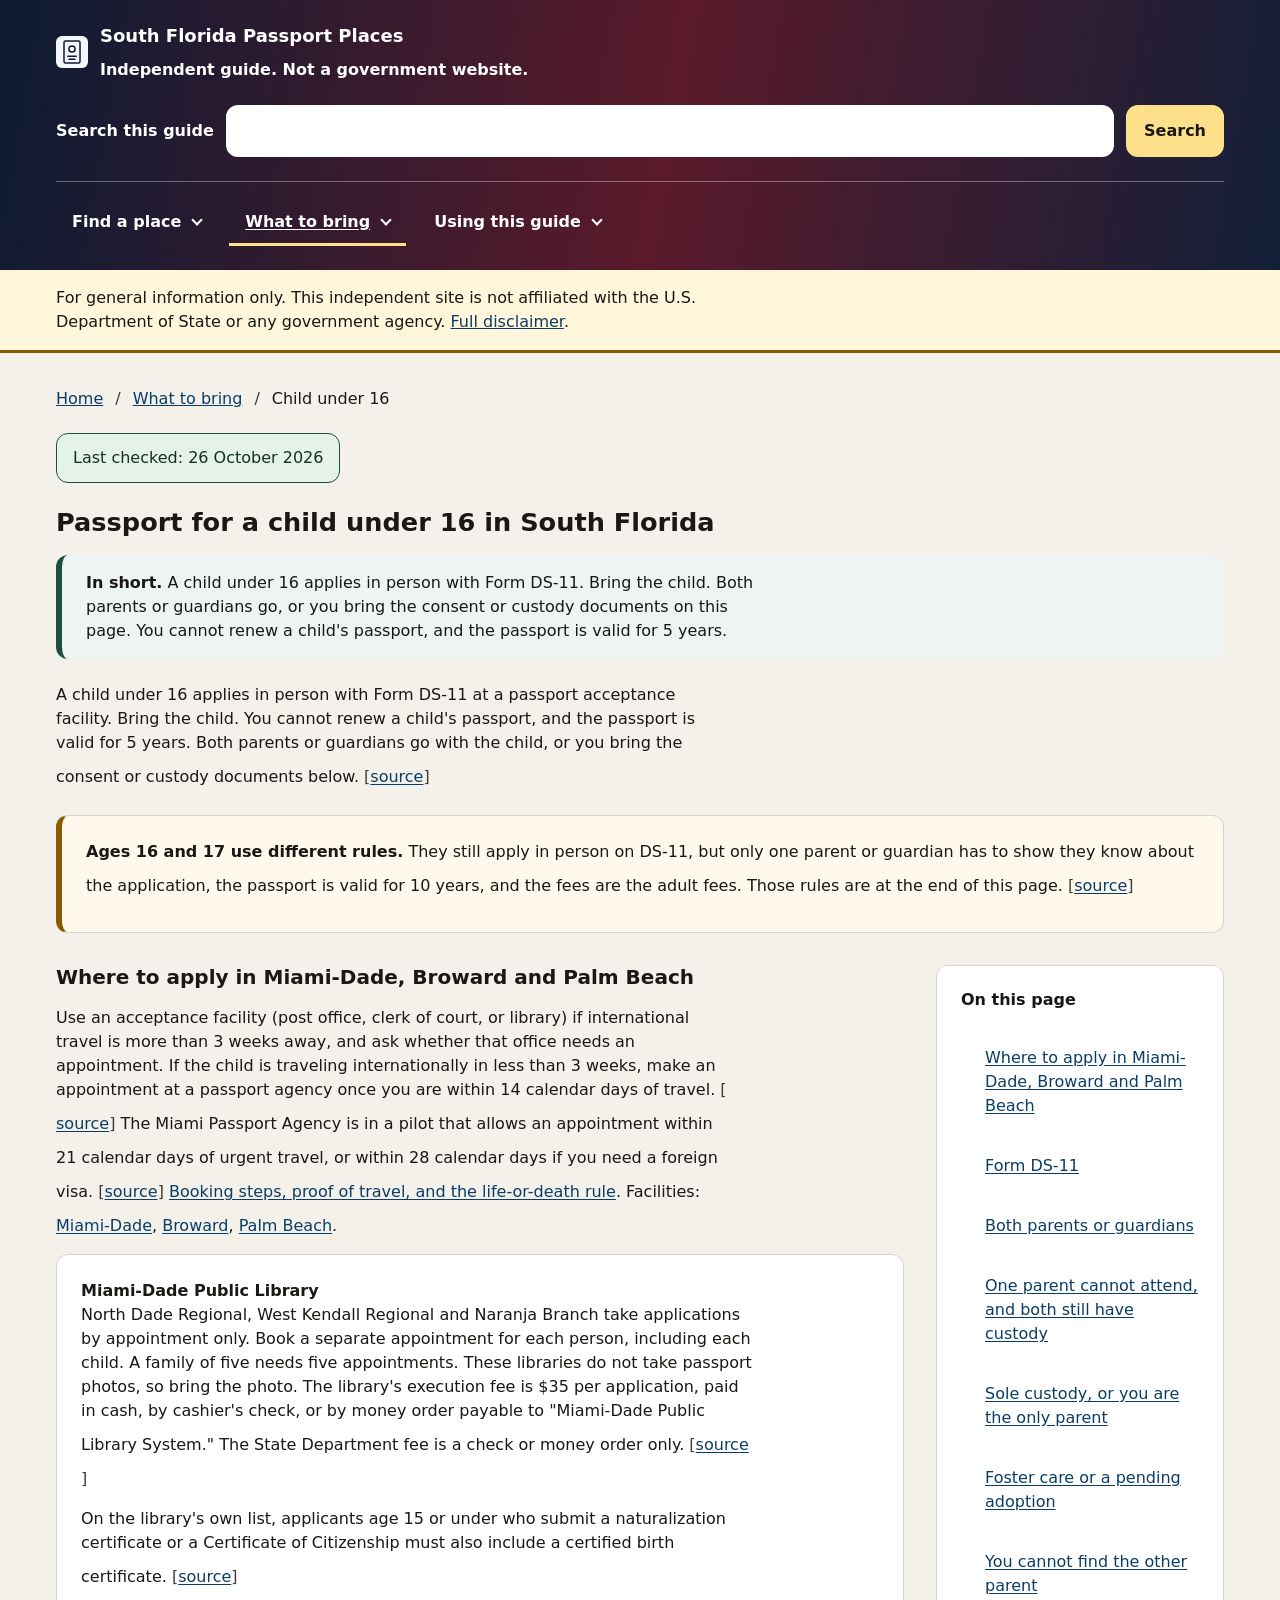
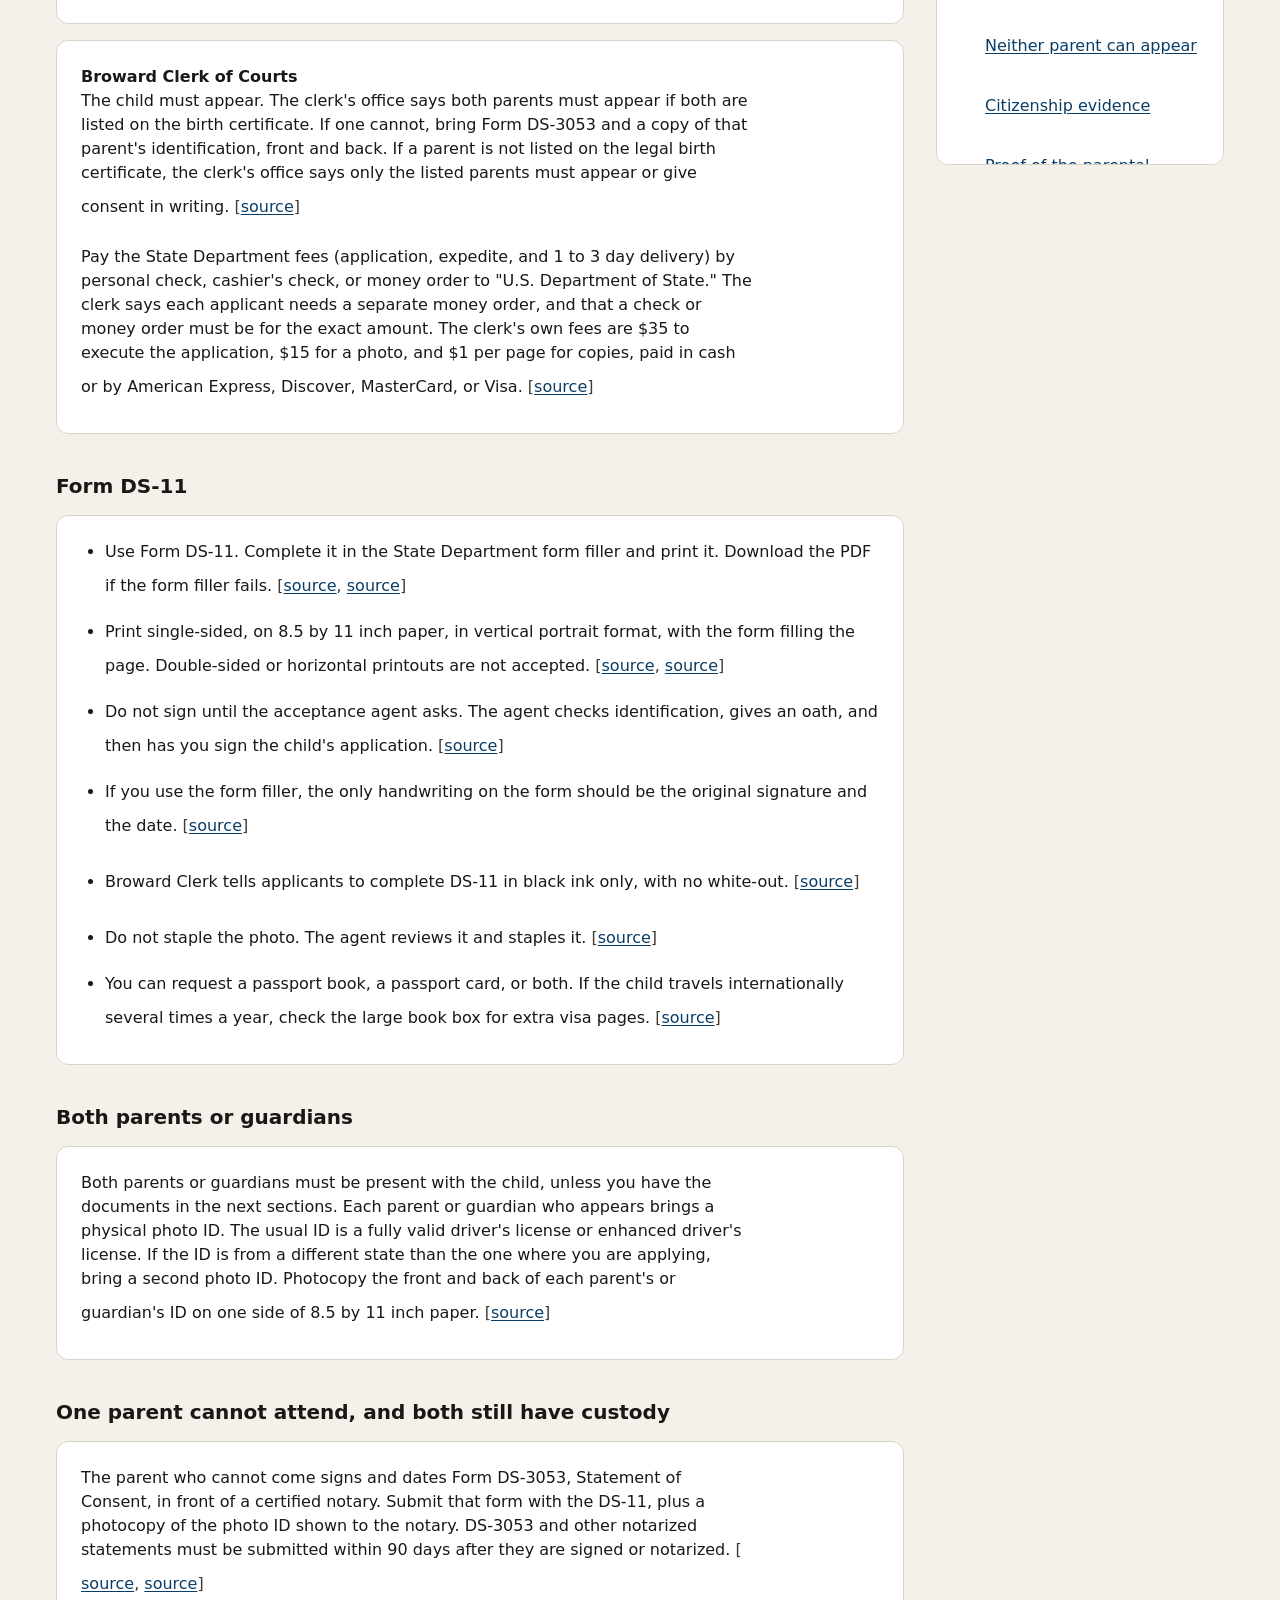
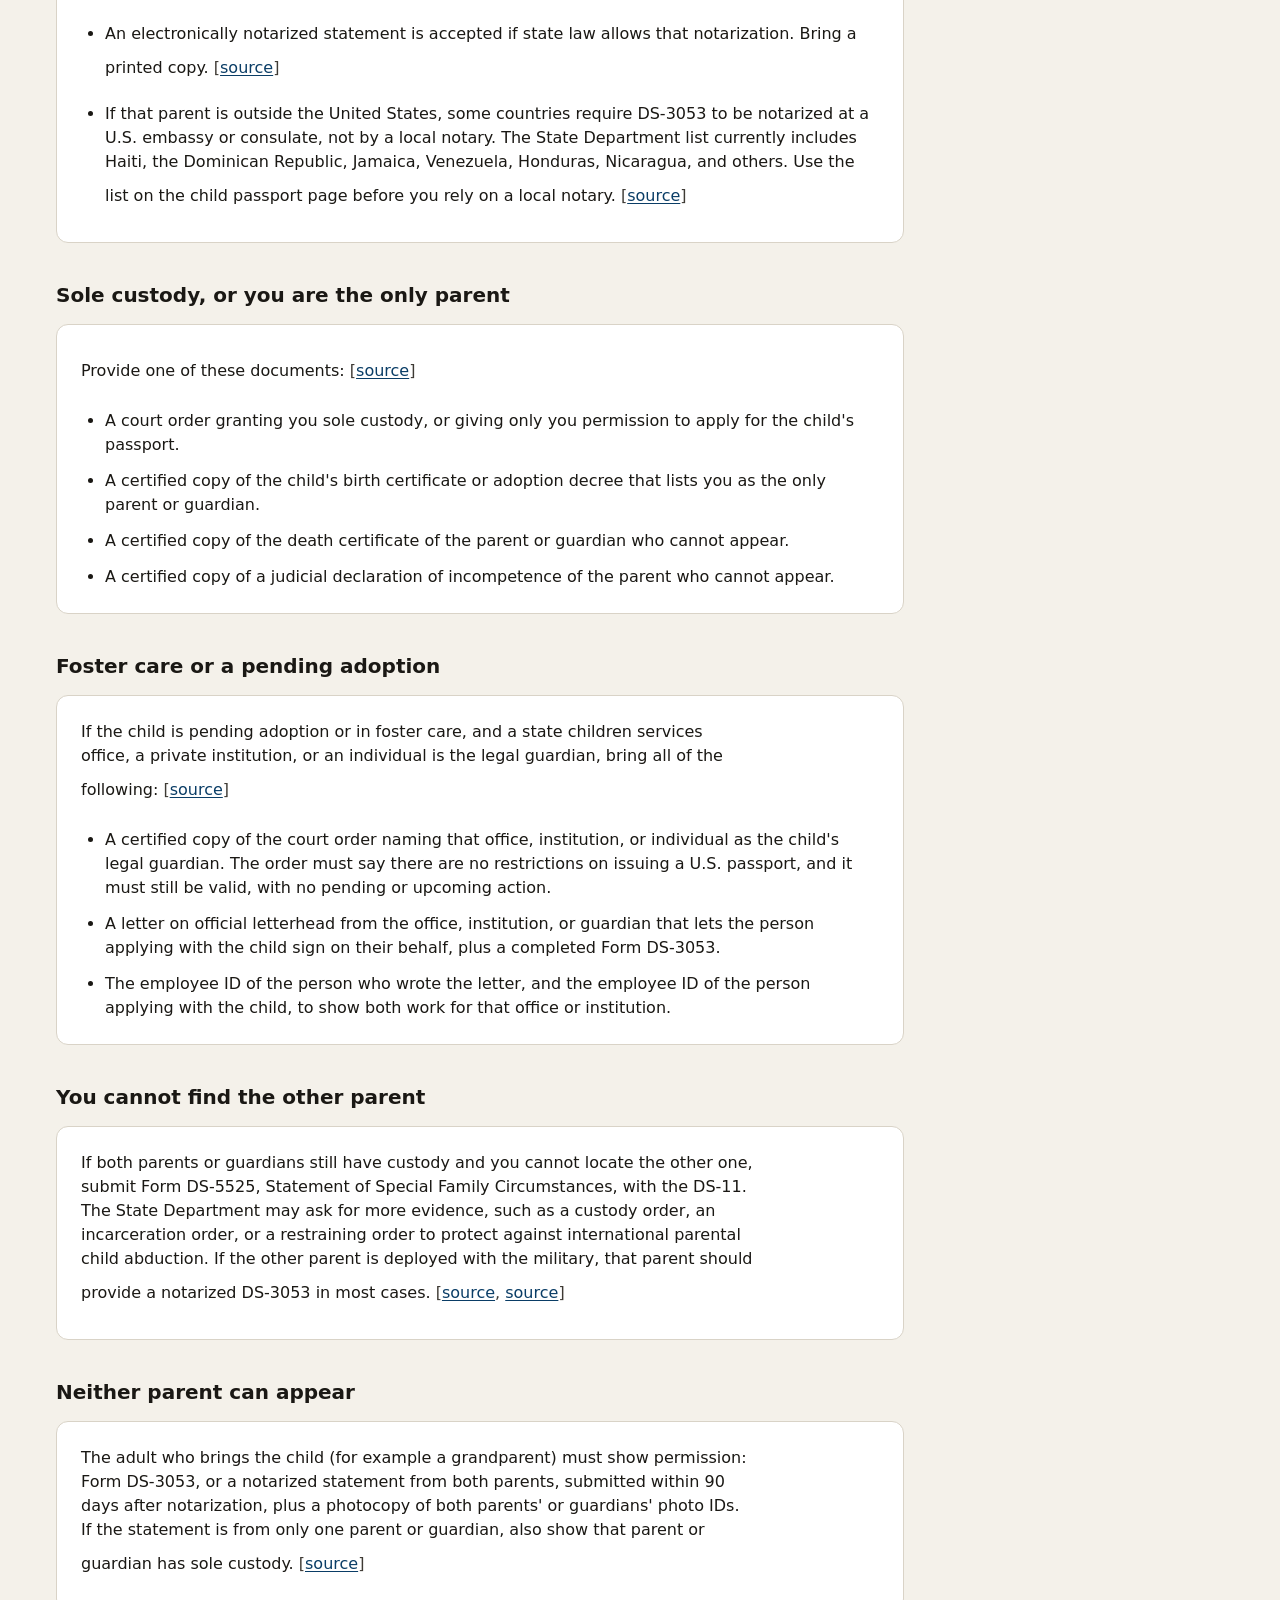
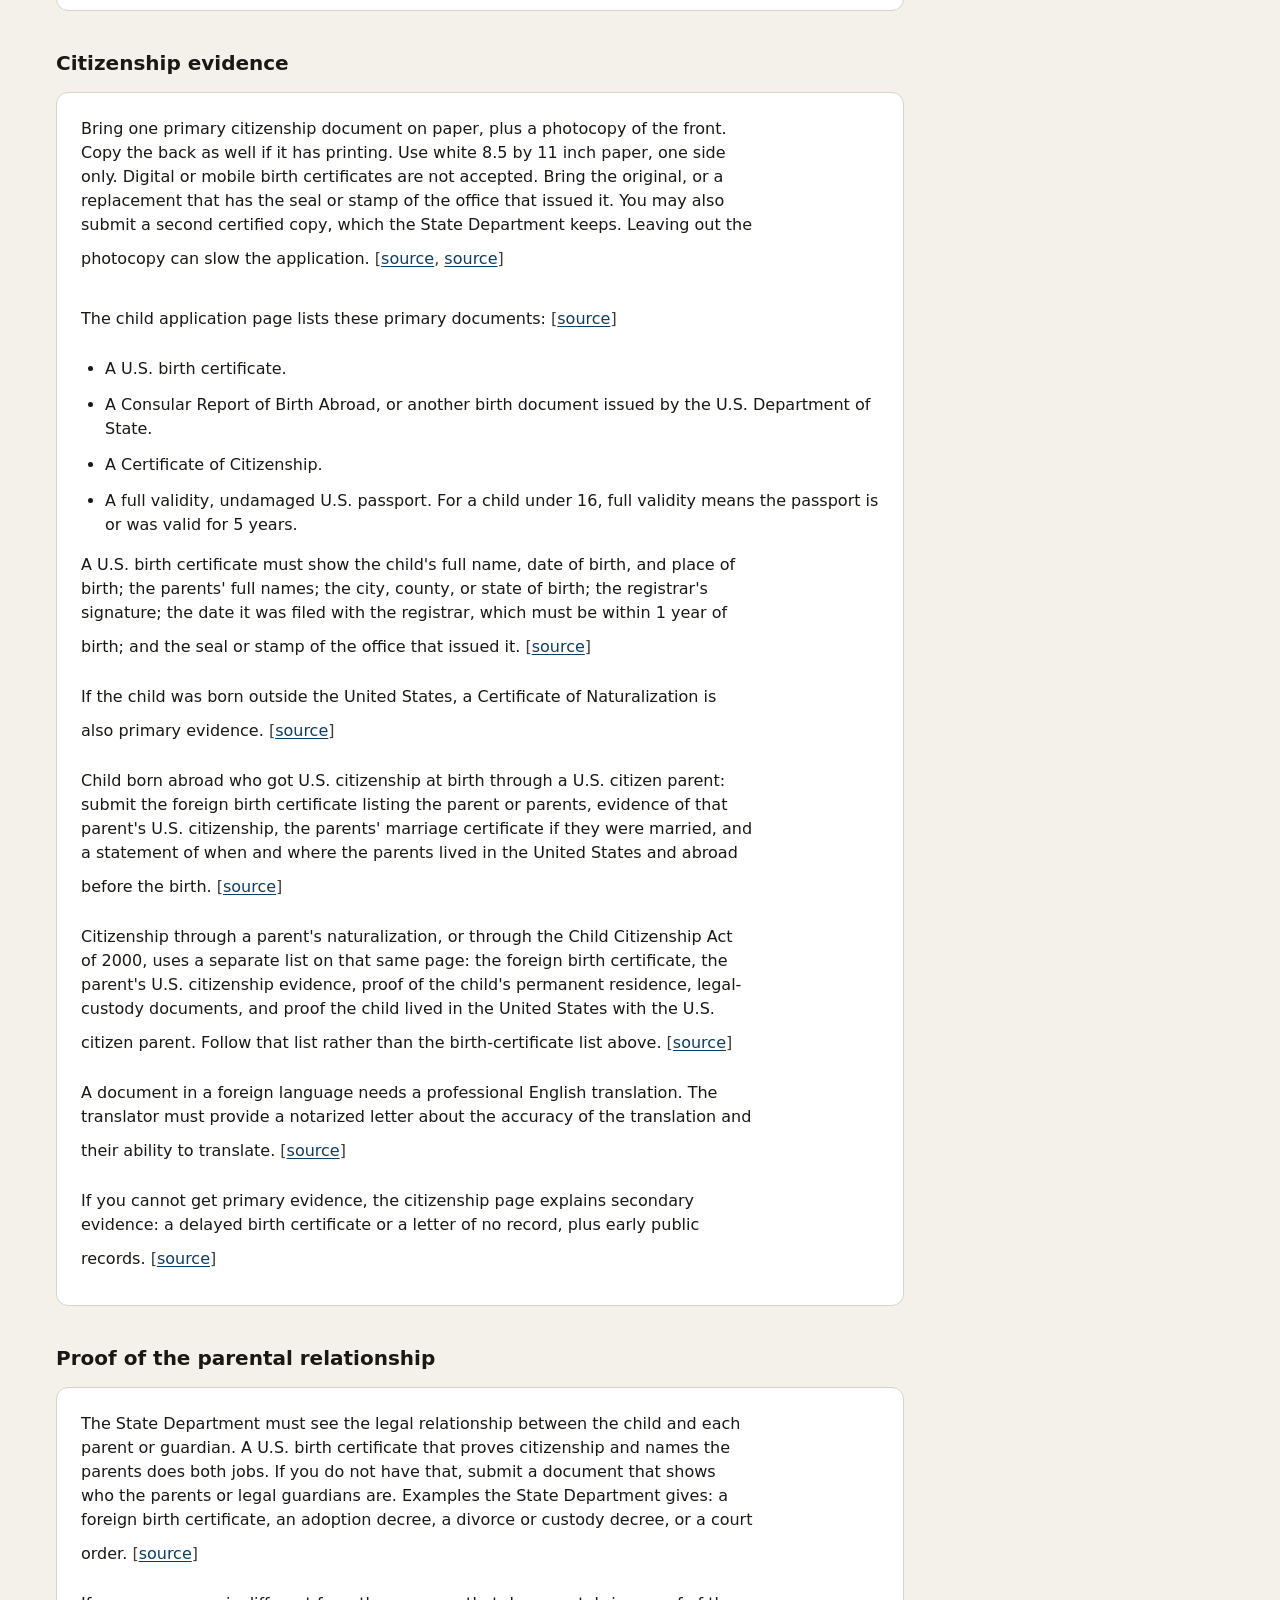
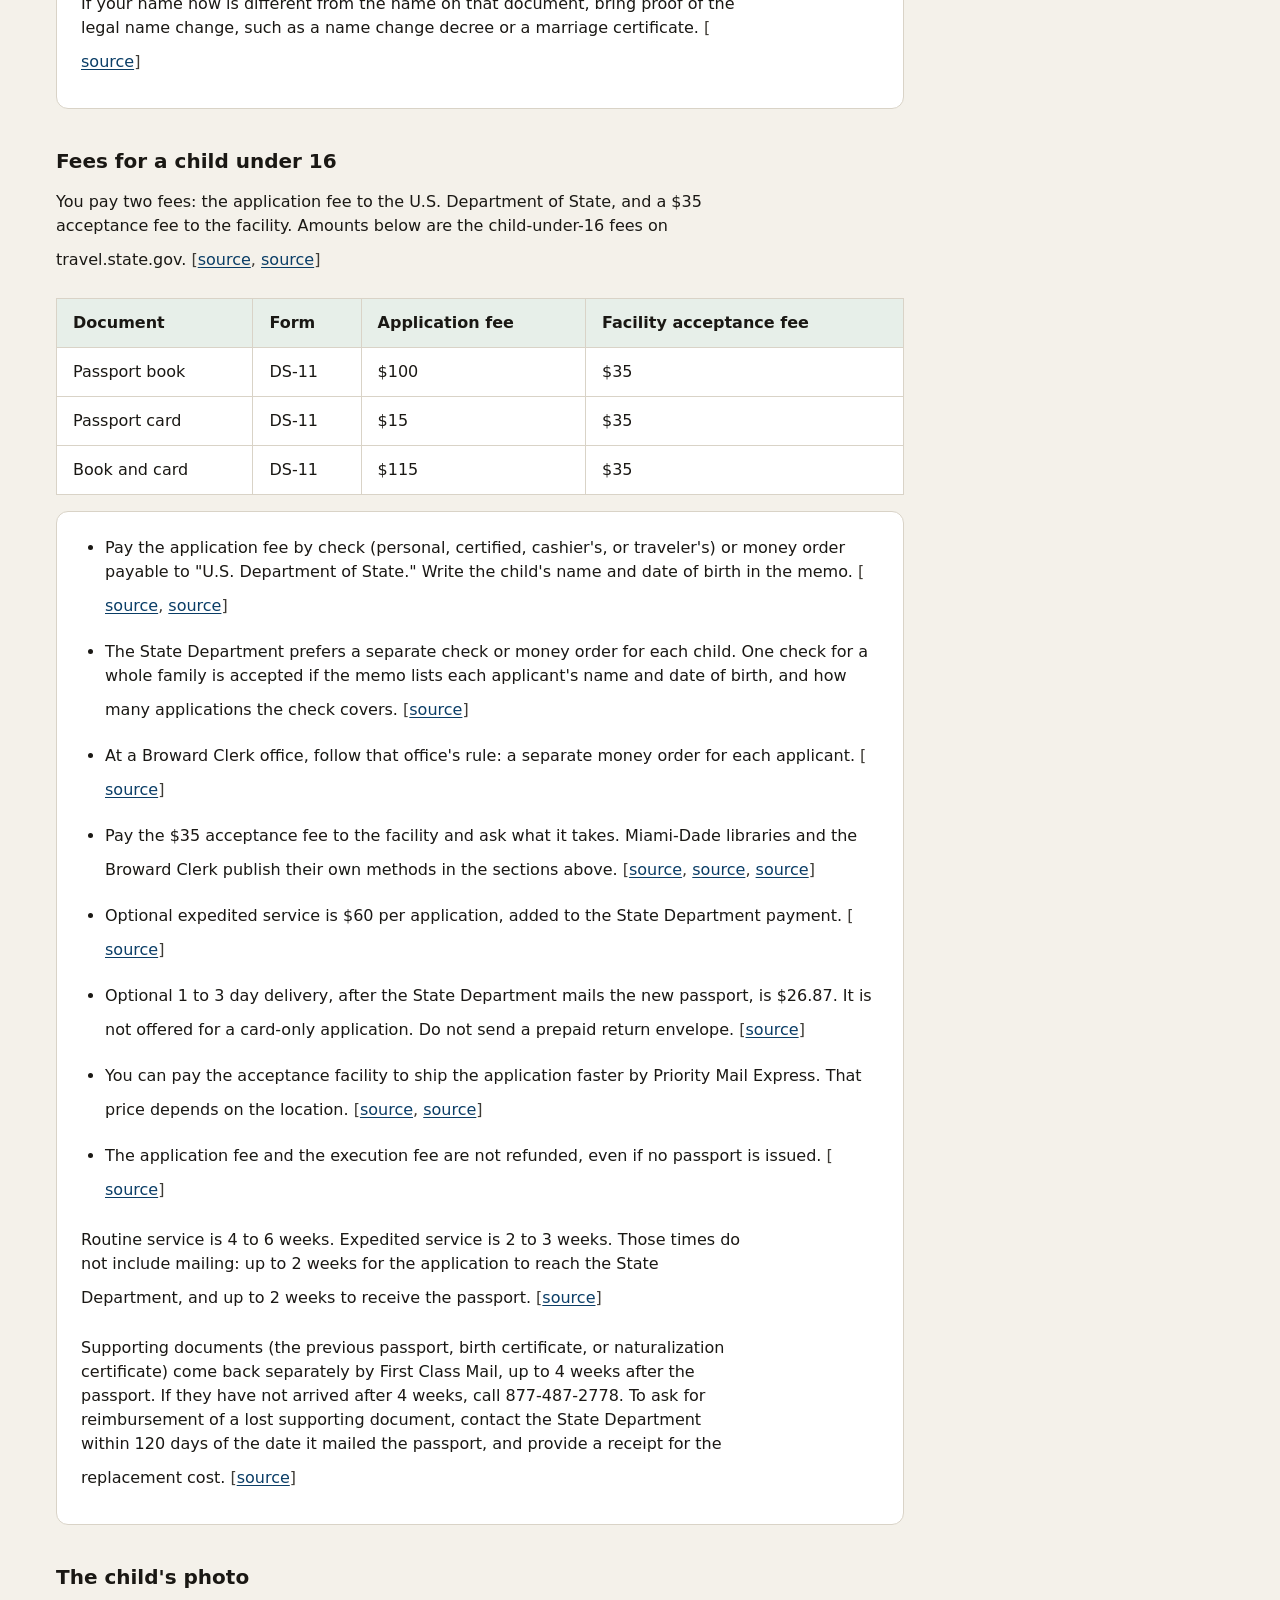
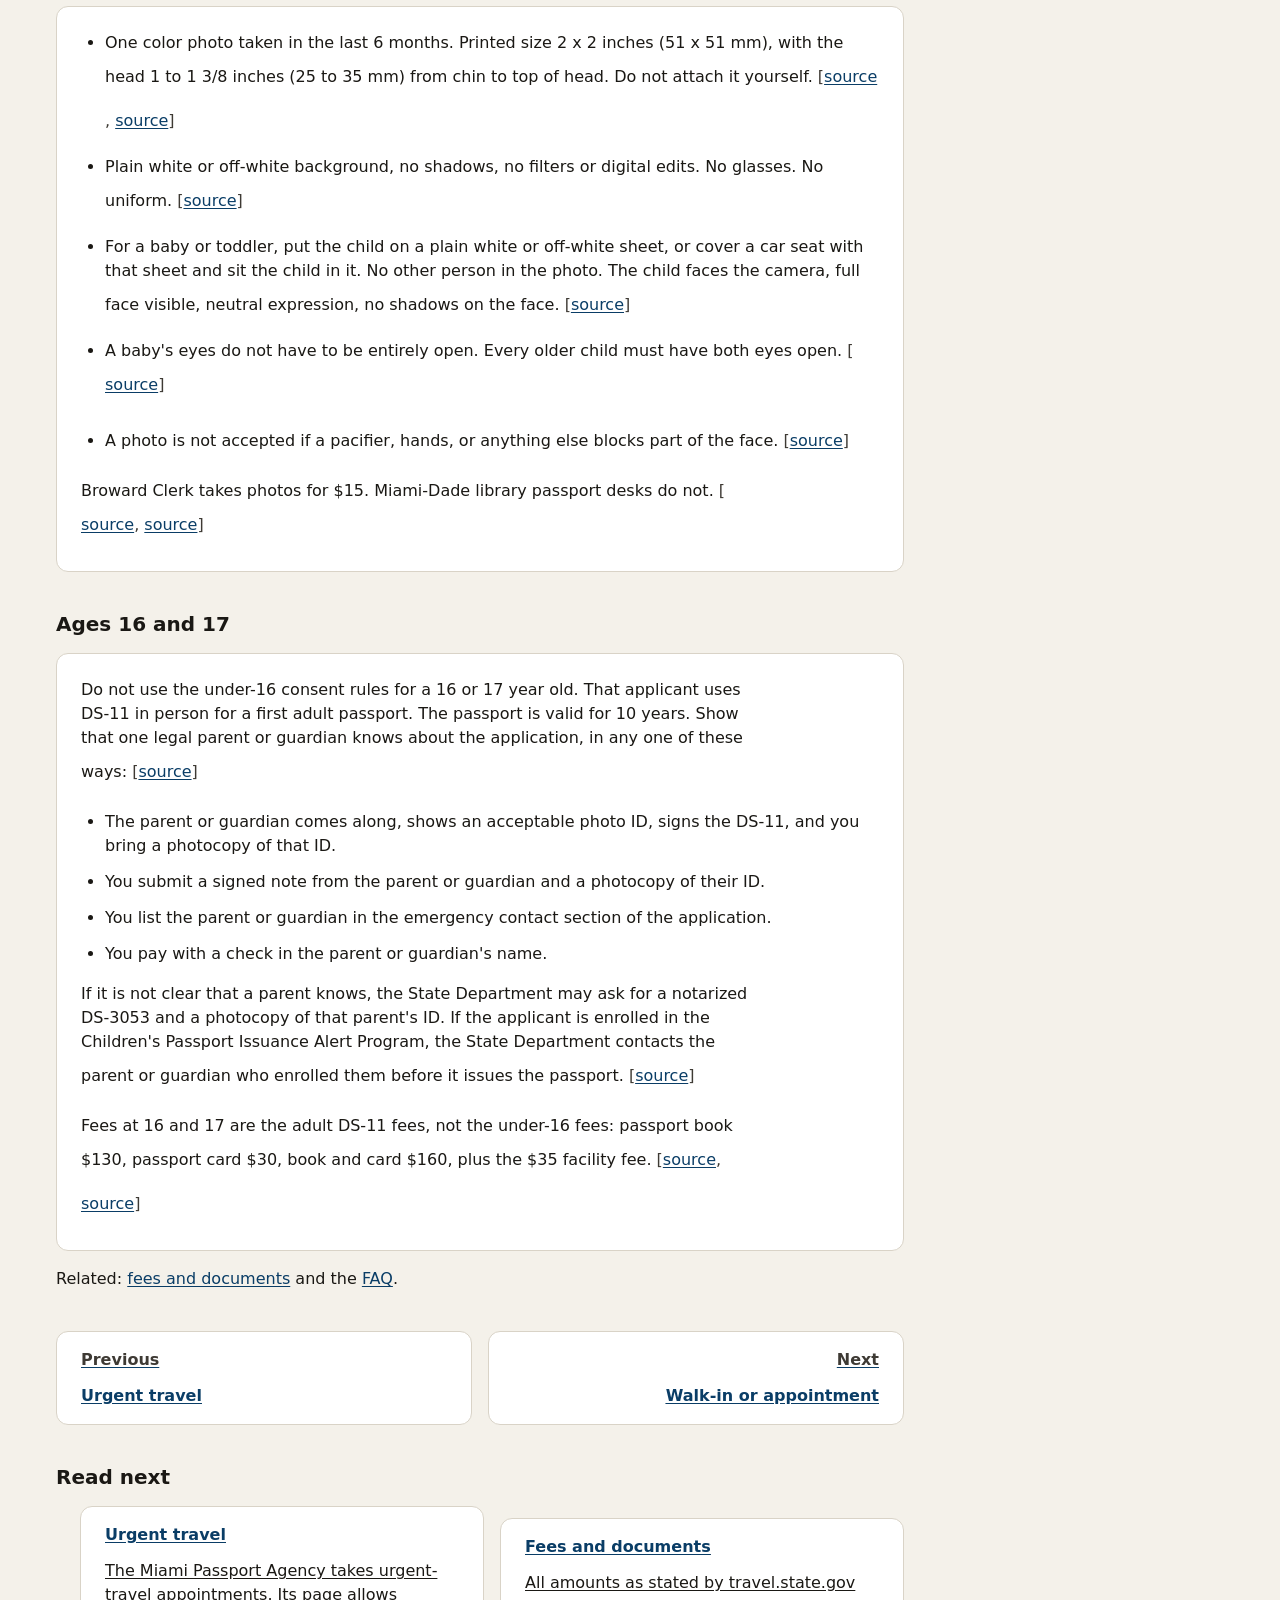
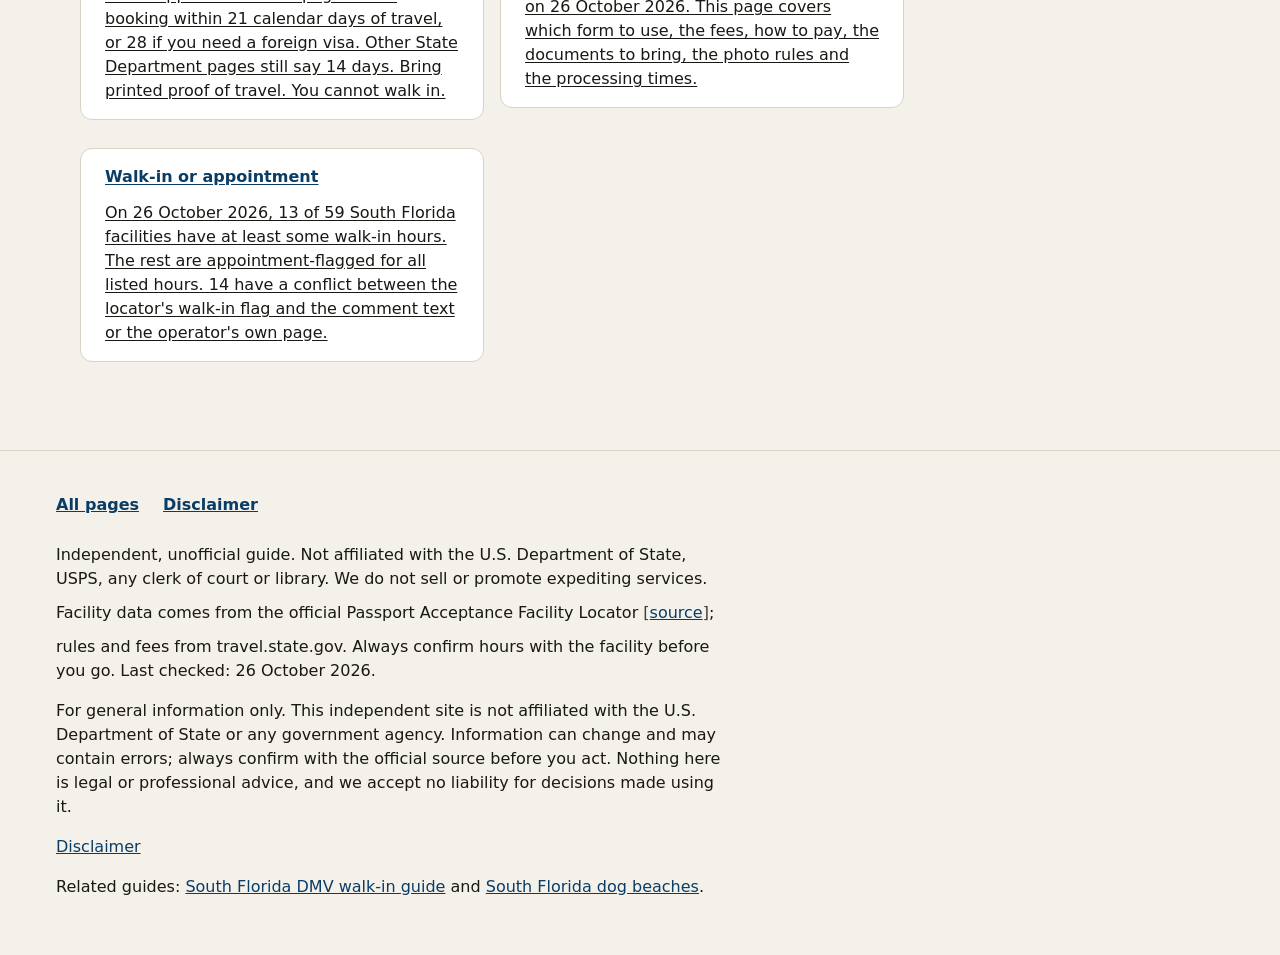
==== commit 77b7c2a8: "Add a Miami Passport Agency page for urgent travel. Explain who can book, how to make the appointmen" ====
--- a/site/child-under-16/index.html
+++ b/site/child-under-16/index.html
@@ -220,6 +220,13 @@
 :focus-visible{outline:3px solid var(--ink);outline-offset:2px}
 #site-header a:focus-visible,#site-header button:focus-visible,#site-header input:focus-visible,#site-header summary:focus-visible{outline-color:var(--gold);outline-offset:2px}
 .menu summary:focus-visible{outline-color:var(--ink)}
+.visually-hidden{position:absolute;width:1px;height:1px;padding:0;margin:-1px;overflow:hidden;clip:rect(0,0,0,0);white-space:nowrap;border:0}
+.loc-map{margin:0 0 var(--s-24)}
+.loc-map > p{max-width:66ch}
+.loc-map-canvas{height:320px;width:100%;background:#E7EFE9;color:var(--ink);border:1px solid var(--line);border-radius:12px;position:relative;z-index:0;isolation:isolate;padding:var(--s-16)}
+.loc-map-canvas.is-ready{padding:0}
+@media(min-width:720px){.loc-map-canvas{height:480px}}
+.leaflet-container{z-index:0;font-family:var(--font);font-size:1rem}
 @media(prefers-reduced-motion:reduce){html{scroll-behavior:auto}}
 @media(forced-colors:active){
 .card,.inshort,.notice,.jump,.toc,.pn a,.steps a,.tasks a,.menu summary,.search-toggle,.filterbox{border:1px solid CanvasText}
@@ -231,14 +238,14 @@
 <a class="brand" href="/"><svg class="mark" viewBox="0 0 32 32" aria-hidden="true" focusable="false"><rect width="32" height="32" rx="6" fill="#F4F7FB"/><rect x="8" y="5" width="16" height="22" rx="1.5" fill="#F4F7FB" stroke="#0C1B33" stroke-width="1.5"/><circle cx="16" cy="13" r="3.1" fill="none" stroke="#0C1B33" stroke-width="1.5"/><rect x="11" y="19.5" width="10" height="1.5" rx="0.75" fill="#0C1B33"/><rect x="12.2" y="22.5" width="7.6" height="1.5" rx="0.75" fill="#0C1B33"/></svg><span class="name"><span class="name-main">South Florida Passport Places</span><span class="name-compact">Passport places</span><span class="name-sub">Independent guide. Not a government website.</span></span></a>
 <button type="button" class="search-toggle" aria-expanded="false" aria-controls="site-search"><svg class="search-icon" viewBox="0 0 24 24" aria-hidden="true" focusable="false"><circle cx="10.5" cy="10.5" r="6.5" fill="none" stroke="currentColor" stroke-width="2"/><path d="M15.5 15.5 20 20" fill="none" stroke="currentColor" stroke-width="2" stroke-linecap="round"/></svg><span class="search-toggle-text">Search</span></button>
 <div class="search-wrap" id="site-search"><form class="sitesearch" role="search" action="/find/" method="get"><label for="q">Search this guide</label><input id="q" name="q" type="search" autocomplete="off" autocapitalize="off" autocorrect="off" spellcheck="false"><button type="submit">Search</button></form><div id="search-results" class="search-results" hidden role="region" aria-live="polite" aria-label="Matching pages"></div></div>
-<details class="menu"><summary>Topics</summary></details><nav id="site-nav" class="top" aria-label="Topics" tabindex="0"><details class="grp"><summary>Find a place</summary><div class="glinks"><a href="/counties/miami-dade/">Miami-Dade County</a><a href="/counties/broward/">Broward County</a><a href="/counties/palm-beach/">Palm Beach County</a><a href="/walk-in-vs-appointment/">Walk-in or appointment</a></div></details><details class="grp has-current"><summary aria-current="true">What to bring</summary><div class="glinks"><a href="/fees-and-documents/">Fees and documents</a><a href="/child-under-16/" class="is-current" aria-current="page">Child under 16</a></div></details><details class="grp"><summary>Using this guide</summary><div class="glinks"><a href="/faq/">Common questions</a><a href="/find/">All pages</a><a href="/disclaimer/">Disclaimer</a></div></details></nav>
+<details class="menu"><summary>Topics</summary></details><nav id="site-nav" class="top" aria-label="Topics" tabindex="0"><details class="grp"><summary>Find a place</summary><div class="glinks"><a href="/counties/miami-dade/">Miami-Dade County</a><a href="/counties/broward/">Broward County</a><a href="/counties/palm-beach/">Palm Beach County</a><a href="/walk-in-vs-appointment/">Walk-in or appointment</a></div></details><details class="grp has-current"><summary aria-current="true">What to bring</summary><div class="glinks"><a href="/fees-and-documents/">Fees and documents</a><a href="/urgent-travel/">Urgent travel</a><a href="/child-under-16/" class="is-current" aria-current="page">Child under 16</a></div></details><details class="grp"><summary>Using this guide</summary><div class="glinks"><a href="/faq/">Common questions</a><a href="/find/">All pages</a><a href="/disclaimer/">Disclaimer</a></div></details></nav>
 <span class="nav-fade nav-fade-left" aria-hidden="true"></span><span class="nav-fade nav-fade-right" aria-hidden="true"></span><span class="nav-hint" aria-hidden="true"></span>
 </div></header></div>
 <main id="content" tabindex="-1"><div class="notice" role="note"><div class="shell"><p>For general information only. This independent site is not affiliated with the U.S. Department of State or any government agency. <a href="/disclaimer/">Full disclaimer</a>.</p></div></div><div class="shell"><nav class="crumbs" aria-label="Breadcrumb"><ol><li><a href="/">Home</a></li><li><a href="/#what-to-bring">What to bring</a></li><li><span aria-current="page">Child under 16</span></li></ol></nav><p class="meta"><span class="checked">Last checked: 26 October 2026</span></p><article class="content" aria-labelledby="page-title"><div class="head-block"><h1 id="page-title">Passport for a child under 16 in South Florida</h1><div class="inshort"><p><strong>In short.</strong> A child under 16 applies in person with Form DS-11. Bring the child. Both parents or guardians go, or you bring the consent or custody documents on this page. You cannot renew a child&#x27;s passport, and the passport is valid for 5 years.</p></div>
 <p>A child under 16 applies in person with Form DS-11 at a passport acceptance facility. Bring the child. You cannot renew a child's passport, and the passport is valid for 5 years. Both parents or guardians go with the child, or you bring the consent or custody documents below. <span class="src">[<a href="https://travel.state.gov/en/passports/apply/child/under-16.html" rel="noopener">source</a>]</span></p>
 <div class="card note"><strong>Ages 16 and 17 use different rules.</strong> They still apply in person on DS-11, but only one parent or guardian has to show they know about the application, the passport is valid for 10 years, and the fees are the adult fees. Those rules are at the end of this page. <span class="src">[<a href="https://travel.state.gov/en/passports/apply/child/16-17-year-old.html" rel="noopener">source</a>]</span></div>
 </div><div class="layout has-toc"><nav class="toc" aria-label="On this page"><details class="toc-details"><summary>On this page</summary><ul><li><a href="#where-to-apply-in-miami-dade-broward-and-palm-beach">Where to apply in Miami-Dade, Broward and Palm Beach</a></li><li><a href="#form-ds-11">Form DS-11</a></li><li><a href="#both-parents-or-guardians">Both parents or guardians</a></li><li><a href="#one-parent-cannot-attend-and-both-still-have-custody">One parent cannot attend, and both still have custody</a></li><li><a href="#sole-custody-or-you-are-the-only-parent">Sole custody, or you are the only parent</a></li><li><a href="#foster-care-or-a-pending-adoption">Foster care or a pending adoption</a></li><li><a href="#you-cannot-find-the-other-parent">You cannot find the other parent</a></li><li><a href="#neither-parent-can-appear">Neither parent can appear</a></li><li><a href="#citizenship-evidence">Citizenship evidence</a></li><li><a href="#proof-of-the-parental-relationship">Proof of the parental relationship</a></li><li><a href="#fees-for-a-child-under-16">Fees for a child under 16</a></li><li><a href="#the-child-s-photo">The child&#x27;s photo</a></li><li><a href="#ages-16-and-17">Ages 16 and 17</a></li></ul></details><script>if(window.matchMedia("(min-width:960px)").matches){var d=document.currentScript.previousElementSibling;if(d&&d.tagName==="DETAILS")d.open=true;}</script></nav><div class="rest"><h2 id="where-to-apply-in-miami-dade-broward-and-palm-beach">Where to apply in Miami-Dade, Broward and Palm Beach</h2>
-<p>Use an acceptance facility (post office, clerk of court, or library) if international travel is more than 3 weeks away, and ask whether that office needs an appointment. If the child is traveling internationally in less than 3 weeks, make an appointment at a passport agency once you are within 14 calendar days of travel. <span class="src">[<a href="https://travel.state.gov/en/passports/apply/child/under-16.html" rel="noopener">source</a>]</span> The Miami Passport Agency is in a pilot that allows an appointment within 21 calendar days of urgent travel, or within 28 calendar days if you need a foreign visa. <span class="src">[<a href="https://travel.state.gov/en/passports/apply/get-fast/make-appointment/miami.html" rel="noopener">source</a>]</span> Facilities: <a href="/counties/miami-dade/">Miami-Dade</a>, <a href="/counties/broward/">Broward</a>, <a href="/counties/palm-beach/">Palm Beach</a>.</p>
+<p>Use an acceptance facility (post office, clerk of court, or library) if international travel is more than 3 weeks away, and ask whether that office needs an appointment. If the child is traveling internationally in less than 3 weeks, make an appointment at a passport agency once you are within 14 calendar days of travel. <span class="src">[<a href="https://travel.state.gov/en/passports/apply/child/under-16.html" rel="noopener">source</a>]</span> The Miami Passport Agency is in a pilot that allows an appointment within 21 calendar days of urgent travel, or within 28 calendar days if you need a foreign visa. <span class="src">[<a href="https://travel.state.gov/en/passports/apply/get-fast/make-appointment/miami.html" rel="noopener">source</a>]</span> <a href="/urgent-travel/">Booking steps, proof of travel, and the life-or-death rule</a>. Facilities: <a href="/counties/miami-dade/">Miami-Dade</a>, <a href="/counties/broward/">Broward</a>, <a href="/counties/palm-beach/">Palm Beach</a>.</p>
 <div class="card"><strong>Miami-Dade Public Library</strong><p>North Dade Regional, West Kendall Regional and Naranja Branch take applications by appointment only. Book a separate appointment for each person, including each child. A family of five needs five appointments. These libraries do not take passport photos, so bring the photo. The library's execution fee is $35 per application, paid in cash, by cashier's check, or by money order payable to "Miami-Dade Public Library System." The State Department fee is a check or money order only. <span class="src">[<a href="https://mdpls.org/passport" rel="noopener">source</a>]</span></p>
 <p>On the library's own list, applicants age 15 or under who submit a naturalization certificate or a Certificate of Citizenship must also include a certified birth certificate. <span class="src">[<a href="https://mdpls.org/passport" rel="noopener">source</a>]</span></p></div>
 <div class="card"><strong>Broward Clerk of Courts</strong><p>The child must appear. The clerk's office says both parents must appear if both are listed on the birth certificate. If one cannot, bring Form DS-3053 and a copy of that parent's identification, front and back. If a parent is not listed on the legal birth certificate, the clerk's office says only the listed parents must appear or give consent in writing. <span class="src">[<a href="https://www.browardclerk.org/Divisions/Passports" rel="noopener">source</a>]</span></p>
@@ -335,9 +342,9 @@
 </ul>
 <p>If it is not clear that a parent knows, the State Department may ask for a notarized DS-3053 and a photocopy of that parent's ID. If the applicant is enrolled in the Children's Passport Issuance Alert Program, the State Department contacts the parent or guardian who enrolled them before it issues the passport. <span class="src">[<a href="https://travel.state.gov/en/passports/apply/child/16-17-year-old.html" rel="noopener">source</a>]</span></p>
 <p>Fees at 16 and 17 are the adult DS-11 fees, not the under-16 fees: passport book $130, passport card $30, book and card $160, plus the $35 facility fee. <span class="src">[<a href="https://travel.state.gov/en/passports/apply/child/16-17-year-old.html" rel="noopener">source</a>, <a href="https://travel.state.gov/content/travel/en/passports/how-apply/fees.html" rel="noopener">source</a>]</span></p></div>
-<p>Related: <a href="/fees-and-documents/">fees and documents</a> and the <a href="/faq/">FAQ</a>.</p><nav class="pn" aria-label="Previous and next"><a class="prev" href="/fees-and-documents/"><span class="pn-k">Previous</span><span class="pn-t">Fees and documents</span></a><a class="next" href="/walk-in-vs-appointment/"><span class="pn-k">Next</span><span class="pn-t">Walk-in or appointment</span></a></nav><aside class="readnext" aria-labelledby="read-next"><h2 id="read-next">Read next</h2><ul><li><a class="jump" href="/fees-and-documents/"><span class="lt">Fees and documents</span><span class="ls">All amounts as stated by travel.state.gov on 26 October 2026. This page covers which form to use, the fees, how to pay, the documents to bring, the photo rules and the processing times.</span></a></li><li><a class="jump" href="/walk-in-vs-appointment/"><span class="lt">Walk-in or appointment</span><span class="ls">On 26 October 2026, 13 of 59 South Florida facilities have at least some walk-in hours. The rest are appointment-flagged for all listed hours. 14 have a conflict between the locator&#x27;s walk-in flag and the comment text or the operator&#x27;s own page.</span></a></li><li><a class="jump" href="/faq/"><span class="lt">Common questions</span><span class="ls">Short sourced answers on walk-in hours, fees, documents and applying for a U.S. passport in Miami-Dade, Broward and Palm Beach.</span></a></li></ul></aside></div></div></article></div></main>
+<p>Related: <a href="/fees-and-documents/">fees and documents</a> and the <a href="/faq/">FAQ</a>.</p><nav class="pn" aria-label="Previous and next"><a class="prev" href="/urgent-travel/"><span class="pn-k">Previous</span><span class="pn-t">Urgent travel</span></a><a class="next" href="/walk-in-vs-appointment/"><span class="pn-k">Next</span><span class="pn-t">Walk-in or appointment</span></a></nav><aside class="readnext" aria-labelledby="read-next"><h2 id="read-next">Read next</h2><ul><li><a class="jump" href="/urgent-travel/"><span class="lt">Urgent travel</span><span class="ls">The Miami Passport Agency takes urgent-travel appointments. Its page allows booking within 21 calendar days of travel, or 28 if you need a foreign visa. Other State Department pages still say 14 days. Bring printed proof of travel. You cannot walk in.</span></a></li><li><a class="jump" href="/fees-and-documents/"><span class="lt">Fees and documents</span><span class="ls">All amounts as stated by travel.state.gov on 26 October 2026. This page covers which form to use, the fees, how to pay, the documents to bring, the photo rules and the processing times.</span></a></li><li><a class="jump" href="/walk-in-vs-appointment/"><span class="lt">Walk-in or appointment</span><span class="ls">On 26 October 2026, 13 of 59 South Florida facilities have at least some walk-in hours. The rest are appointment-flagged for all listed hours. 14 have a conflict between the locator&#x27;s walk-in flag and the comment text or the operator&#x27;s own page.</span></a></li></ul></aside></div></div></article></div></main>
 <footer><div class="shell"><nav class="footnav" aria-label="About this guide"><a href="/find/">All pages</a><a href="/disclaimer/">Disclaimer</a></nav><p>Independent, unofficial guide. Not affiliated with the U.S. Department of State, USPS, any clerk of court or library. We do not sell or promote expediting services. Facility data comes from the official Passport Acceptance Facility Locator <span class="src">[<a href="https://passportfacilitylocator.travel.state.gov/" rel="noopener">source</a>]</span>; rules and fees from travel.state.gov. Always confirm hours with the facility before you go. Last checked: 26 October 2026.</p><p>For general information only. This independent site is not affiliated with the U.S. Department of State or any government agency. Information can change and may contain errors; always confirm with the official source before you act. Nothing here is legal or professional advice, and we accept no liability for decisions made using it.</p><p><a href="/disclaimer/">Disclaimer</a></p><p class="related">Related guides: <a href="https://south-florida-dmv-walkin-guide.vercel.app/" rel="noopener">South Florida DMV walk-in guide</a> and <a href="https://south-florida-dog-beaches.vercel.app/" rel="noopener">South Florida dog beaches</a>.</p></div></footer>
-<script type="application/json" id="search-data">[{"u": "/", "t": "Home", "s": "59 passport acceptance facilities in Miami-Dade, Broward and Palm Beach, with acceptance hours and whether those hours are walk-in or appointment.", "g": "Home", "k": "home start passport south florida"}, {"u": "/counties/miami-dade/", "t": "Miami-Dade County", "s": "30 facilities in the official locator, 5 with at least some hours flagged walk-in. County is assigned from the facility ZIP code. Call or check online before you go.", "g": "Find a place", "k": "miami dade county post office library clerk zip"}, {"u": "/counties/broward/", "t": "Broward County", "s": "14 facilities in the official locator, 4 with at least some hours flagged walk-in. County is assigned from the facility ZIP code. Call or check online before you go.", "g": "Find a place", "k": "broward county fort lauderdale hollywood deerfield"}, {"u": "/counties/palm-beach/", "t": "Palm Beach County", "s": "15 facilities in the official locator, 4 with at least some hours flagged walk-in. County is assigned from the facility ZIP code. Call or check online before you go.", "g": "Find a place", "k": "palm beach county west palm delray"}, {"u": "/walk-in-vs-appointment/", "t": "Walk-in or appointment", "s": "On 26 October 2026, 13 of 59 South Florida facilities have at least some walk-in hours. The rest are appointment-flagged for all listed hours. 14 have a conflict between the locator's walk-in flag and the comment text or the operator's own page.", "g": "Find a place", "k": "walk-in walk in appointment hours usps post office"}, {"u": "/fees-and-documents/", "t": "Fees and documents", "s": "All amounts as stated by travel.state.gov on 26 October 2026. This page covers which form to use, the fees, how to pay, the documents to bring, the photo rules and the processing times.", "g": "What to bring", "k": "fees cost ds-11 ds-82 photo documents processing form"}, {"u": "/child-under-16/", "t": "Child under 16", "s": "A child under 16 applies in person with Form DS-11. Bring the child. Both parents or guardians go, or you bring the consent or custody documents on this page. You cannot renew a child's passport, and the passport is valid for 5 years.", "g": "What to bring", "k": "child minor under 16 ds-3053 consent parents baby"}, {"u": "/faq/", "t": "Common questions", "s": "Short sourced answers on walk-in hours, fees, documents and applying for a U.S. passport in Miami-Dade, Broward and Palm Beach.", "g": "Using this guide", "k": "faq questions answers frequently asked"}, {"u": "/find/", "t": "All pages", "s": "Every page on this guide, grouped by topic.", "g": "Using this guide", "k": "search index all pages find"}, {"u": "/disclaimer/", "t": "Disclaimer", "s": "For general information only. This independent site is not affiliated with the U.S. Department of State or any government agency. Always confirm with the official source before you act.", "g": "Using this guide", "k": "disclaimer liability warranty not affiliated"}]</script><script>(function(){
+<script type="application/json" id="search-data">[{"u": "/", "t": "Home", "s": "59 passport acceptance facilities in Miami-Dade, Broward and Palm Beach, with acceptance hours and whether those hours are walk-in or appointment.", "g": "Home", "k": "home start passport south florida"}, {"u": "/counties/miami-dade/", "t": "Miami-Dade County", "s": "30 facilities in the official locator, 5 with at least some hours flagged walk-in. County is assigned from the facility ZIP code. Call or check online before you go.", "g": "Find a place", "k": "miami dade county post office library clerk zip"}, {"u": "/counties/broward/", "t": "Broward County", "s": "14 facilities in the official locator, 4 with at least some hours flagged walk-in. County is assigned from the facility ZIP code. Call or check online before you go.", "g": "Find a place", "k": "broward county fort lauderdale hollywood deerfield"}, {"u": "/counties/palm-beach/", "t": "Palm Beach County", "s": "15 facilities in the official locator, 4 with at least some hours flagged walk-in. County is assigned from the facility ZIP code. Call or check online before you go.", "g": "Find a place", "k": "palm beach county west palm delray"}, {"u": "/walk-in-vs-appointment/", "t": "Walk-in or appointment", "s": "On 26 October 2026, 13 of 59 South Florida facilities have at least some walk-in hours. The rest are appointment-flagged for all listed hours. 14 have a conflict between the locator's walk-in flag and the comment text or the operator's own page.", "g": "Find a place", "k": "walk-in walk in appointment hours usps post office"}, {"u": "/fees-and-documents/", "t": "Fees and documents", "s": "All amounts as stated by travel.state.gov on 26 October 2026. This page covers which form to use, the fees, how to pay, the documents to bring, the photo rules and the processing times.", "g": "What to bring", "k": "fees cost ds-11 ds-82 photo documents processing form"}, {"u": "/urgent-travel/", "t": "Urgent travel", "s": "The Miami Passport Agency takes urgent-travel appointments. Its page allows booking within 21 calendar days of travel, or 28 if you need a foreign visa. Other State Department pages still say 14 days. Bring printed proof of travel. You cannot walk in.", "g": "What to bring", "k": "miami passport agency urgent appointment life-or-death expedite 21 days proof of travel cruise emergency"}, {"u": "/child-under-16/", "t": "Child under 16", "s": "A child under 16 applies in person with Form DS-11. Bring the child. Both parents or guardians go, or you bring the consent or custody documents on this page. You cannot renew a child's passport, and the passport is valid for 5 years.", "g": "What to bring", "k": "child minor under 16 ds-3053 consent parents baby"}, {"u": "/faq/", "t": "Common questions", "s": "Short sourced answers on walk-in hours, fees, documents and applying for a U.S. passport in Miami-Dade, Broward and Palm Beach.", "g": "Using this guide", "k": "faq questions answers frequently asked"}, {"u": "/find/", "t": "All pages", "s": "Every page on this guide, grouped by topic.", "g": "Using this guide", "k": "search index all pages find"}, {"u": "/disclaimer/", "t": "Disclaimer", "s": "For general information only. This independent site is not affiliated with the U.S. Department of State or any government agency. Always confirm with the official source before you act.", "g": "Using this guide", "k": "disclaimer liability warranty not affiliated"}]</script><script>(function(){
   var el=document.getElementById("search-data");
   var input=document.getElementById("q");
   var box=document.getElementById("search-results");
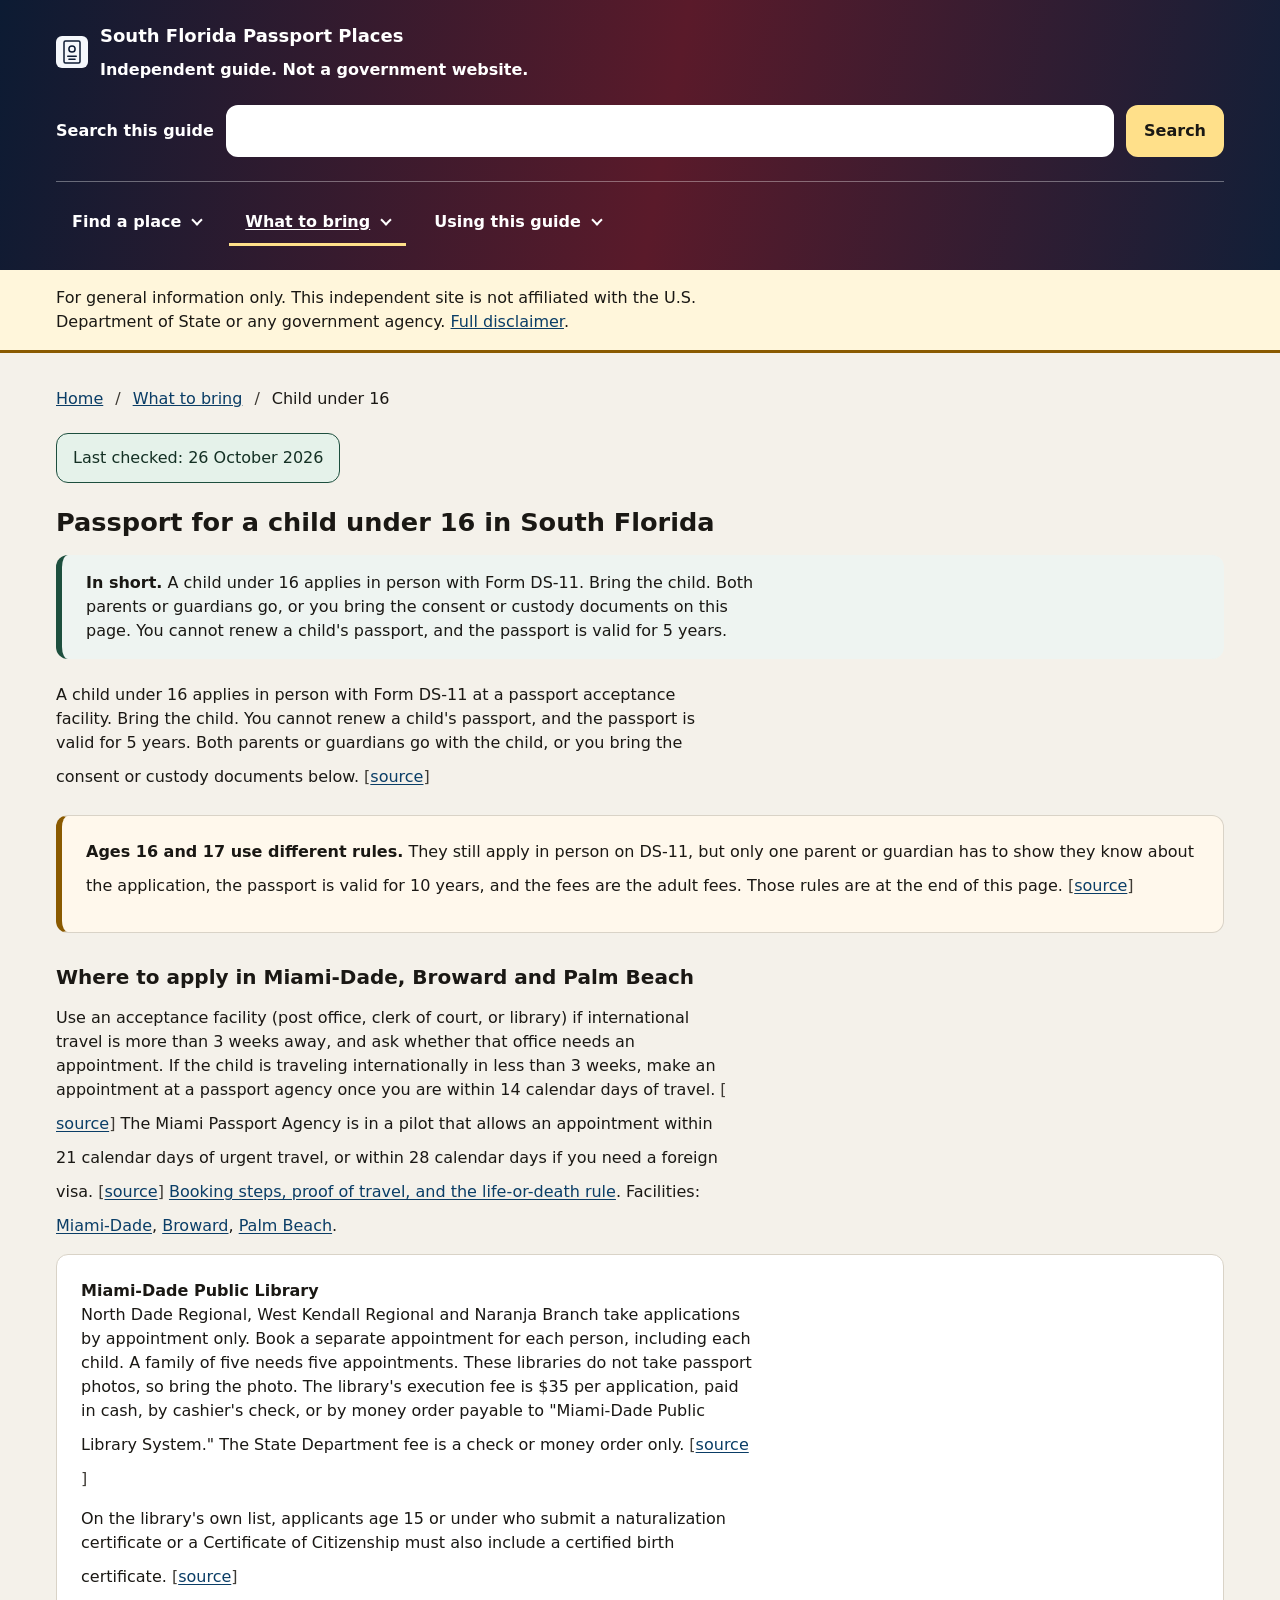
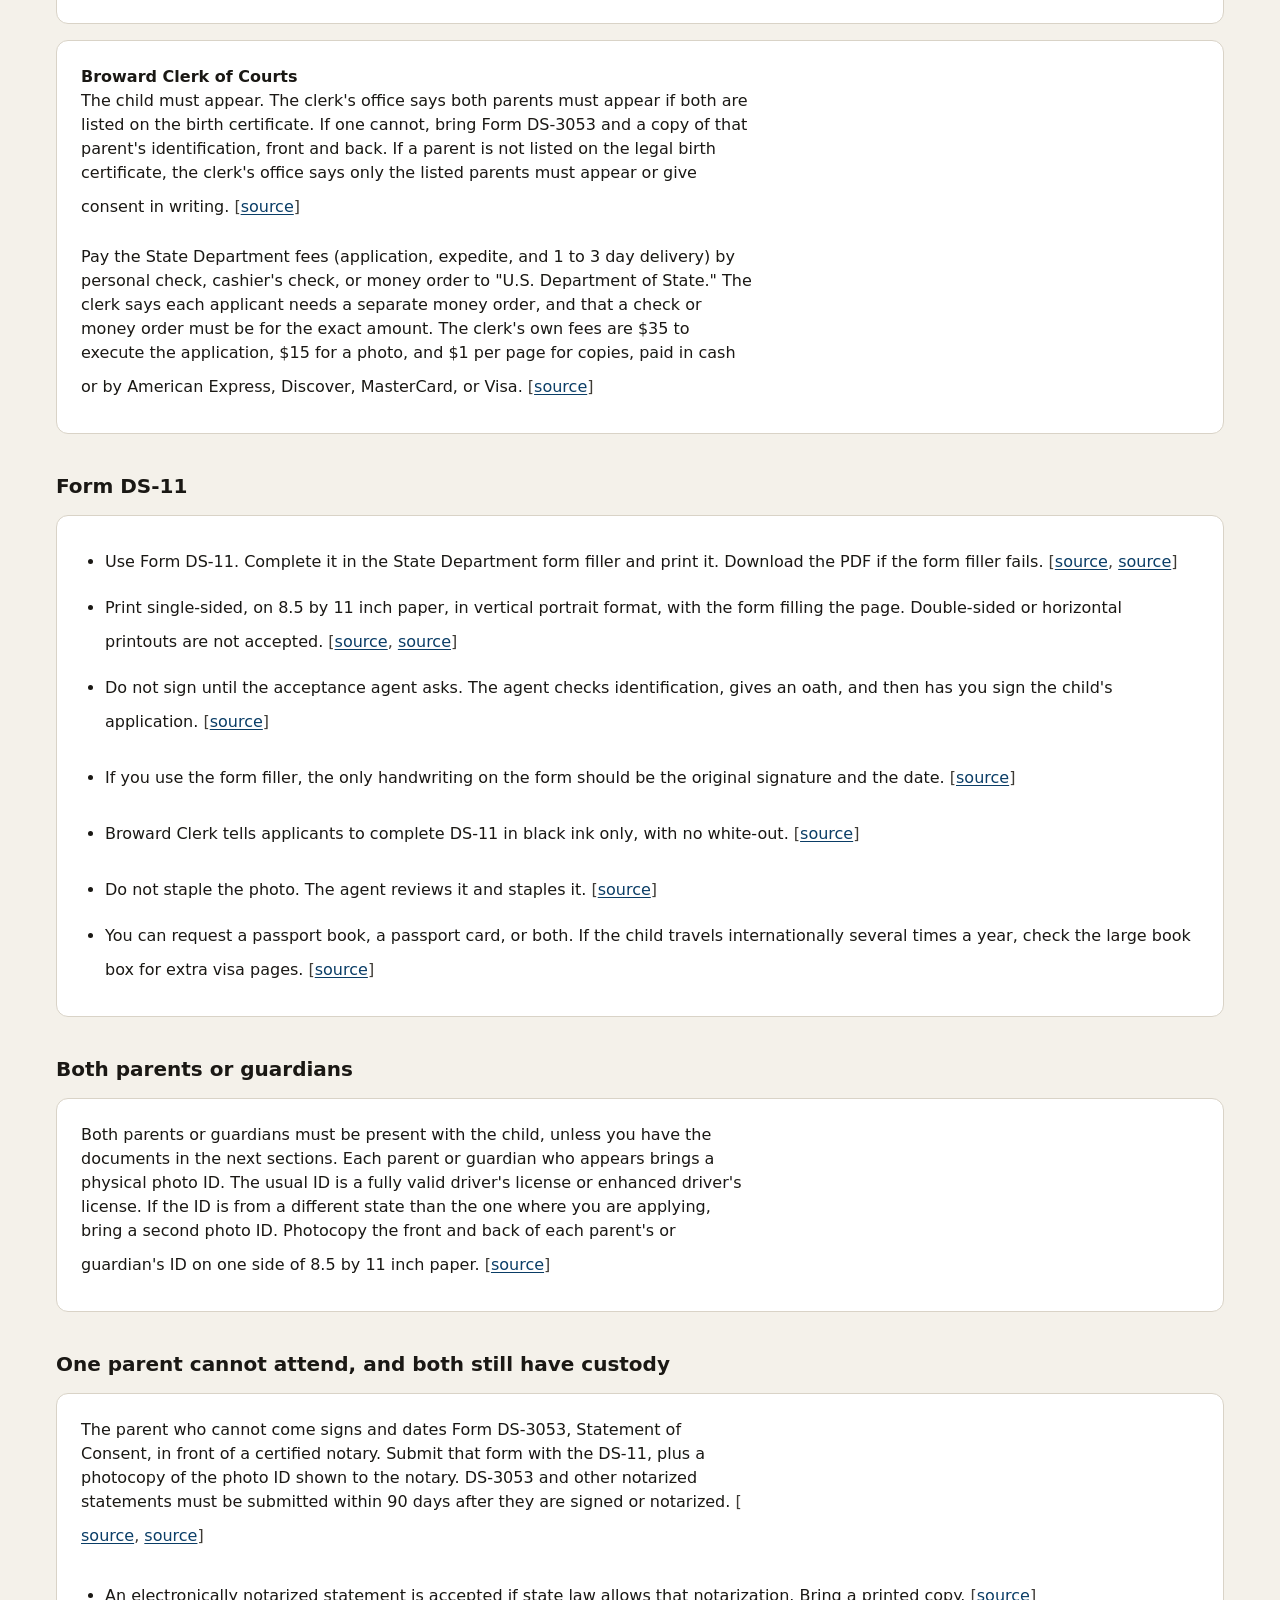
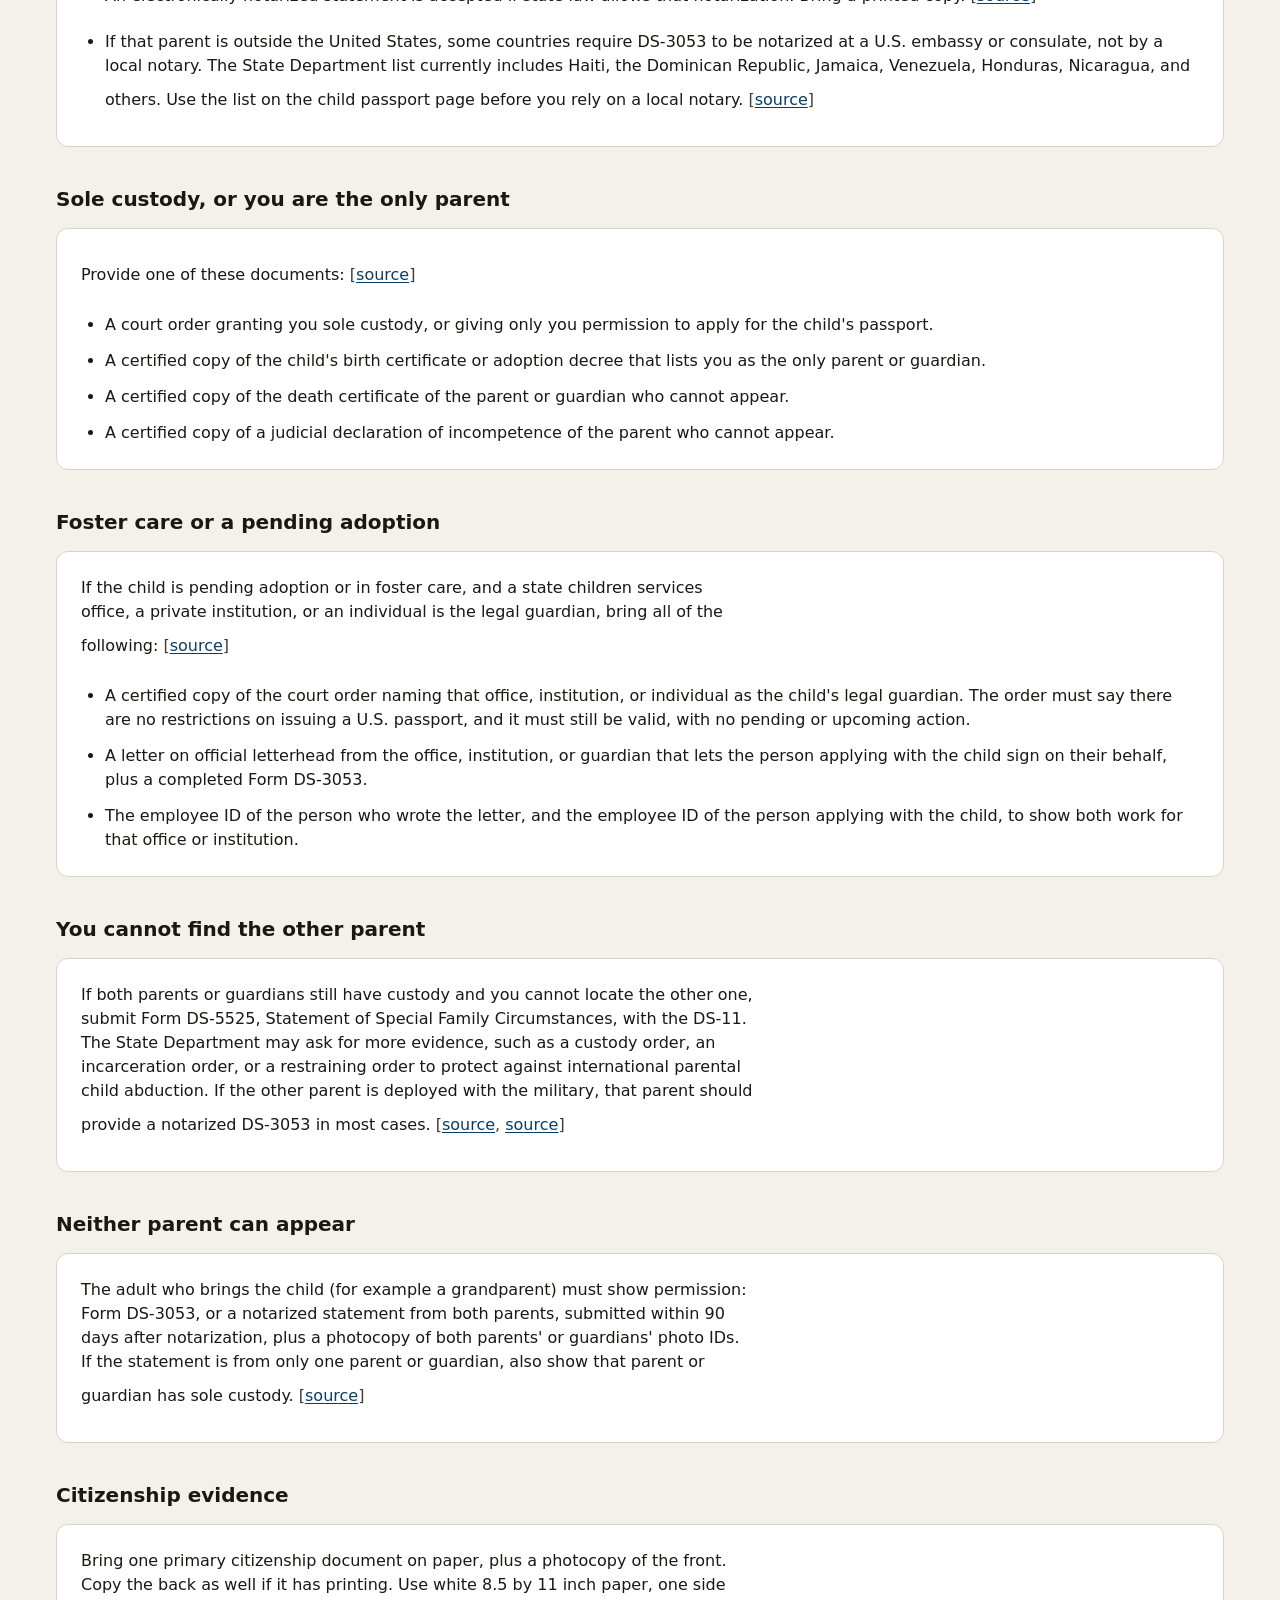
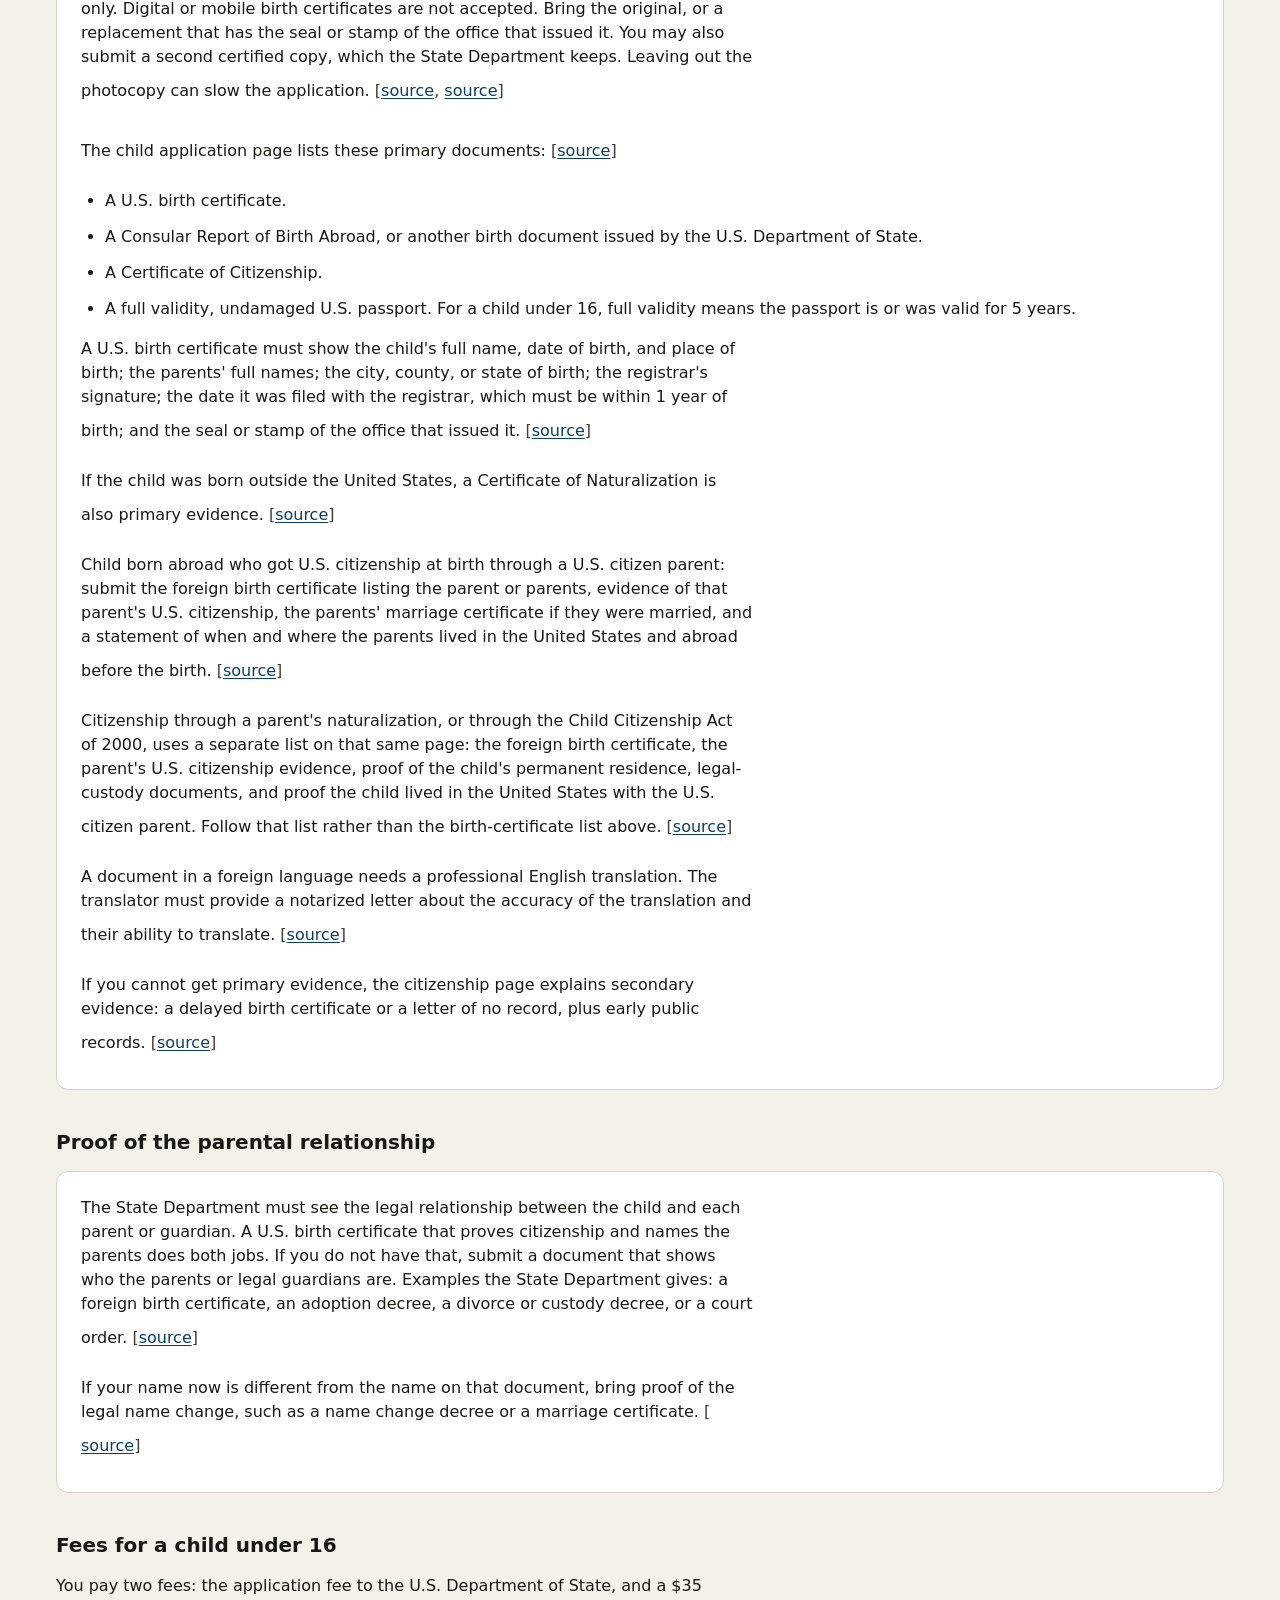
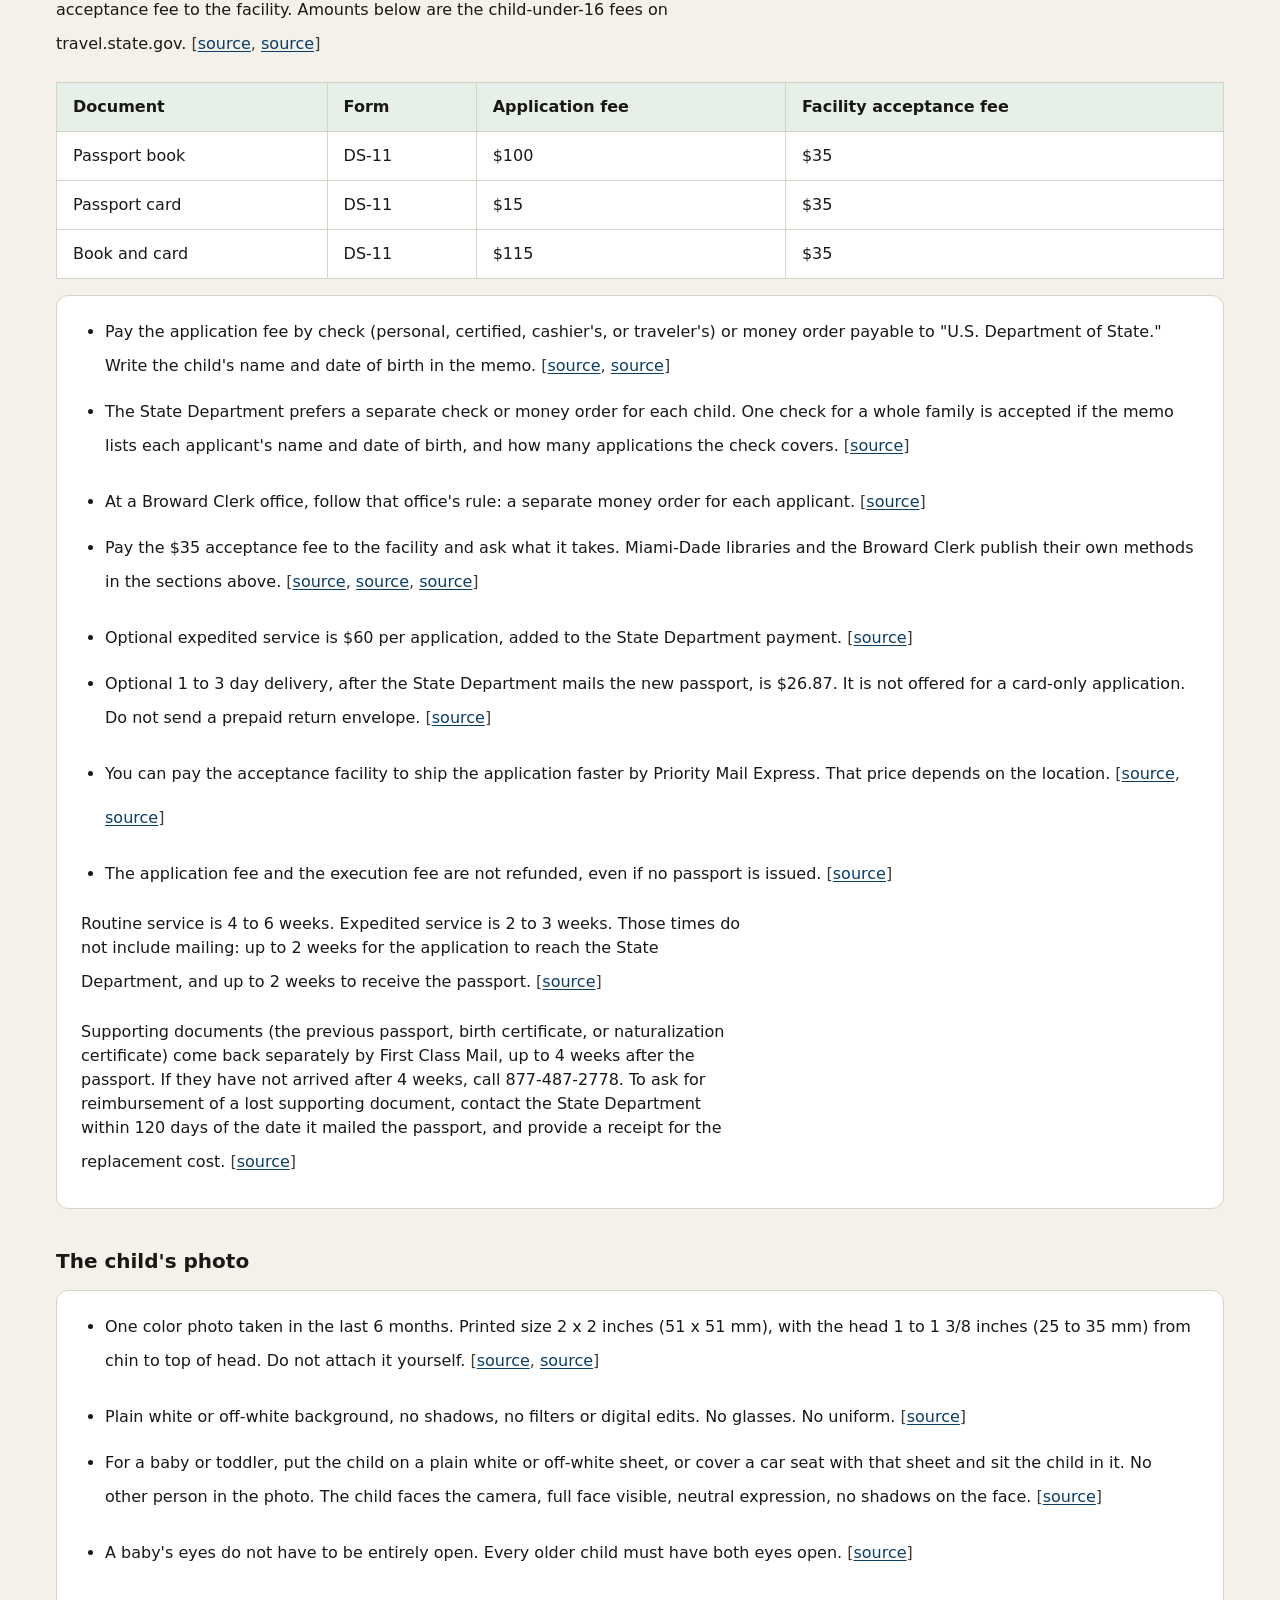
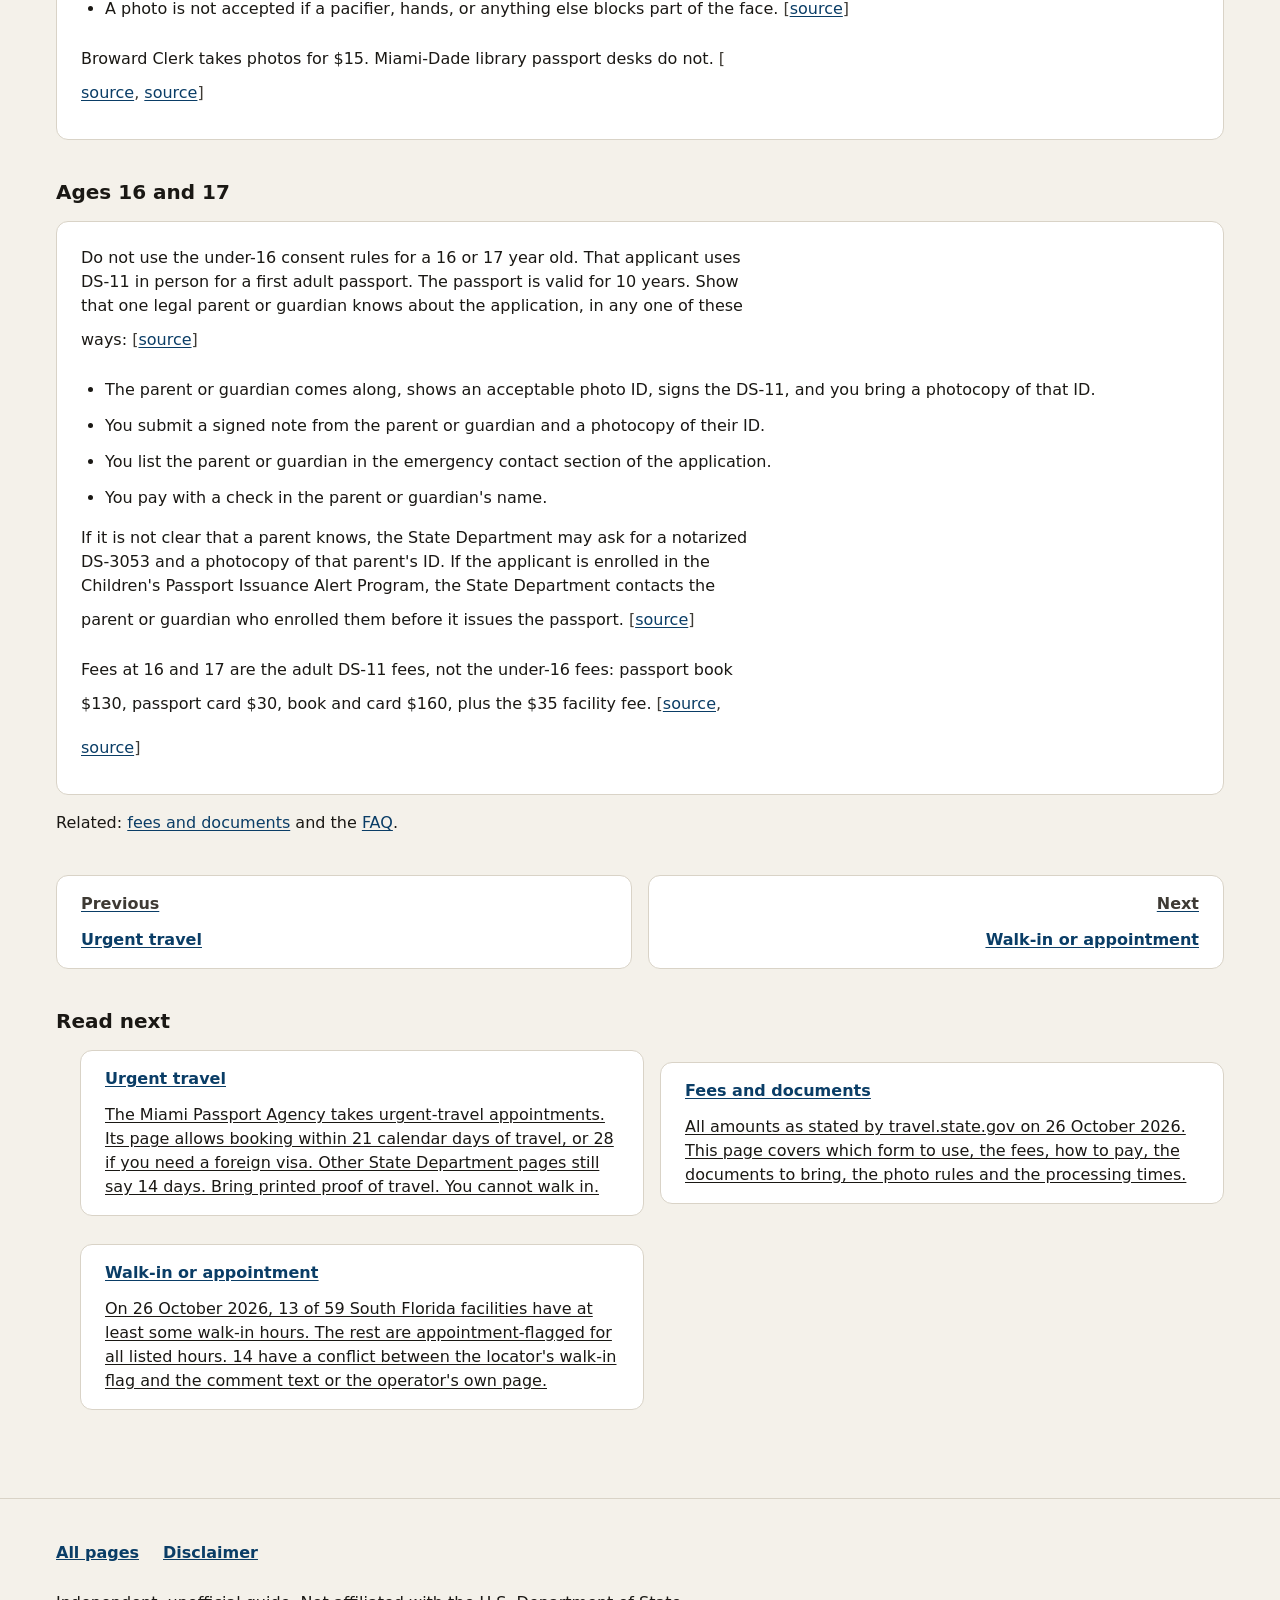
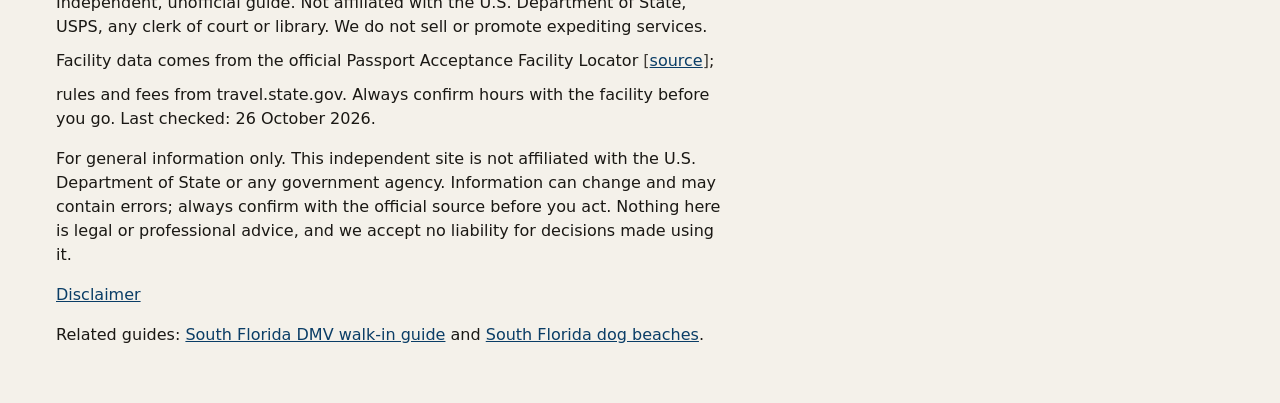
==== commit 533caf73: "Remove the On this page contents box from every page. The generator no longer emits the in-page cont" ====
--- a/site/child-under-16/index.html
+++ b/site/child-under-16/index.html
@@ -144,19 +144,9 @@
 .content p{max-width:66ch}
 .inshort{background:#EEF4F1;border-left:6px solid #1D4F3E;border-radius:12px;padding:var(--s-16) var(--s-24);margin:0 0 var(--s-24)}
 .inshort p{margin:0;max-width:66ch}
-.layout{display:flex;flex-direction:column;gap:var(--s-24);min-width:0;margin-top:var(--s-32)}
-.toc{order:-1}
-.rest{order:0;min-width:0}
+.layout{display:flex;flex-direction:column;min-width:0;margin-top:var(--s-32)}
+.rest{min-width:0}
 .rest>h2:first-child,.rest>h3:first-child{margin-top:0}
-@media(min-width:960px){
-.layout.has-toc{display:grid;grid-template-columns:minmax(0,1fr) 18rem;column-gap:var(--s-32);align-items:start}
-.layout.has-toc .rest{grid-column:1;grid-row:1;order:0}
-.layout.has-toc .toc{grid-column:2;grid-row:1;order:0;position:sticky;top:var(--scroll-pad);max-height:calc(100vh - var(--scroll-pad) - 16px);overflow:auto}
-}
-.toc{background:#fff;border:1px solid var(--line);border-radius:12px;padding:var(--s-12) var(--s-24) var(--s-16);margin:0}
-.toc summary{min-height:44px;display:flex;align-items:center;font-weight:700;cursor:pointer}
-.toc ul{list-style:none;margin:0;padding:0 0 var(--s-12)}
-.toc a{display:flex;align-items:center;min-height:44px;padding:var(--s-12) 0}
 .card,.filterbox{background:#fff;border:1px solid var(--line);border-radius:12px;padding:var(--s-24);margin:0 0 var(--s-16)}
 h2+.card,h3+.card,h2+.filterbox{margin-top:0}
 .card+.card{margin-top:var(--s-16)}
@@ -229,7 +219,7 @@
 .leaflet-container{z-index:0;font-family:var(--font);font-size:1rem}
 @media(prefers-reduced-motion:reduce){html{scroll-behavior:auto}}
 @media(forced-colors:active){
-.card,.inshort,.notice,.jump,.toc,.pn a,.steps a,.tasks a,.menu summary,.search-toggle,.filterbox{border:1px solid CanvasText}
+.card,.inshort,.notice,.jump,.pn a,.steps a,.tasks a,.menu summary,.search-toggle,.filterbox{border:1px solid CanvasText}
 .sitesearch button{background:ButtonFace;color:ButtonText}
 }
 </style><script defer src="/_vercel/insights/script.js"></script></head><body>
@@ -244,7 +234,7 @@
 <main id="content" tabindex="-1"><div class="notice" role="note"><div class="shell"><p>For general information only. This independent site is not affiliated with the U.S. Department of State or any government agency. <a href="/disclaimer/">Full disclaimer</a>.</p></div></div><div class="shell"><nav class="crumbs" aria-label="Breadcrumb"><ol><li><a href="/">Home</a></li><li><a href="/#what-to-bring">What to bring</a></li><li><span aria-current="page">Child under 16</span></li></ol></nav><p class="meta"><span class="checked">Last checked: 26 October 2026</span></p><article class="content" aria-labelledby="page-title"><div class="head-block"><h1 id="page-title">Passport for a child under 16 in South Florida</h1><div class="inshort"><p><strong>In short.</strong> A child under 16 applies in person with Form DS-11. Bring the child. Both parents or guardians go, or you bring the consent or custody documents on this page. You cannot renew a child&#x27;s passport, and the passport is valid for 5 years.</p></div>
 <p>A child under 16 applies in person with Form DS-11 at a passport acceptance facility. Bring the child. You cannot renew a child's passport, and the passport is valid for 5 years. Both parents or guardians go with the child, or you bring the consent or custody documents below. <span class="src">[<a href="https://travel.state.gov/en/passports/apply/child/under-16.html" rel="noopener">source</a>]</span></p>
 <div class="card note"><strong>Ages 16 and 17 use different rules.</strong> They still apply in person on DS-11, but only one parent or guardian has to show they know about the application, the passport is valid for 10 years, and the fees are the adult fees. Those rules are at the end of this page. <span class="src">[<a href="https://travel.state.gov/en/passports/apply/child/16-17-year-old.html" rel="noopener">source</a>]</span></div>
-</div><div class="layout has-toc"><nav class="toc" aria-label="On this page"><details class="toc-details"><summary>On this page</summary><ul><li><a href="#where-to-apply-in-miami-dade-broward-and-palm-beach">Where to apply in Miami-Dade, Broward and Palm Beach</a></li><li><a href="#form-ds-11">Form DS-11</a></li><li><a href="#both-parents-or-guardians">Both parents or guardians</a></li><li><a href="#one-parent-cannot-attend-and-both-still-have-custody">One parent cannot attend, and both still have custody</a></li><li><a href="#sole-custody-or-you-are-the-only-parent">Sole custody, or you are the only parent</a></li><li><a href="#foster-care-or-a-pending-adoption">Foster care or a pending adoption</a></li><li><a href="#you-cannot-find-the-other-parent">You cannot find the other parent</a></li><li><a href="#neither-parent-can-appear">Neither parent can appear</a></li><li><a href="#citizenship-evidence">Citizenship evidence</a></li><li><a href="#proof-of-the-parental-relationship">Proof of the parental relationship</a></li><li><a href="#fees-for-a-child-under-16">Fees for a child under 16</a></li><li><a href="#the-child-s-photo">The child&#x27;s photo</a></li><li><a href="#ages-16-and-17">Ages 16 and 17</a></li></ul></details><script>if(window.matchMedia("(min-width:960px)").matches){var d=document.currentScript.previousElementSibling;if(d&&d.tagName==="DETAILS")d.open=true;}</script></nav><div class="rest"><h2 id="where-to-apply-in-miami-dade-broward-and-palm-beach">Where to apply in Miami-Dade, Broward and Palm Beach</h2>
+</div><div class="layout"><div class="rest"><h2 id="where-to-apply-in-miami-dade-broward-and-palm-beach">Where to apply in Miami-Dade, Broward and Palm Beach</h2>
 <p>Use an acceptance facility (post office, clerk of court, or library) if international travel is more than 3 weeks away, and ask whether that office needs an appointment. If the child is traveling internationally in less than 3 weeks, make an appointment at a passport agency once you are within 14 calendar days of travel. <span class="src">[<a href="https://travel.state.gov/en/passports/apply/child/under-16.html" rel="noopener">source</a>]</span> The Miami Passport Agency is in a pilot that allows an appointment within 21 calendar days of urgent travel, or within 28 calendar days if you need a foreign visa. <span class="src">[<a href="https://travel.state.gov/en/passports/apply/get-fast/make-appointment/miami.html" rel="noopener">source</a>]</span> <a href="/urgent-travel/">Booking steps, proof of travel, and the life-or-death rule</a>. Facilities: <a href="/counties/miami-dade/">Miami-Dade</a>, <a href="/counties/broward/">Broward</a>, <a href="/counties/palm-beach/">Palm Beach</a>.</p>
 <div class="card"><strong>Miami-Dade Public Library</strong><p>North Dade Regional, West Kendall Regional and Naranja Branch take applications by appointment only. Book a separate appointment for each person, including each child. A family of five needs five appointments. These libraries do not take passport photos, so bring the photo. The library's execution fee is $35 per application, paid in cash, by cashier's check, or by money order payable to "Miami-Dade Public Library System." The State Department fee is a check or money order only. <span class="src">[<a href="https://mdpls.org/passport" rel="noopener">source</a>]</span></p>
 <p>On the library's own list, applicants age 15 or under who submit a naturalization certificate or a Certificate of Citizenship must also include a certified birth certificate. <span class="src">[<a href="https://mdpls.org/passport" rel="noopener">source</a>]</span></p></div>
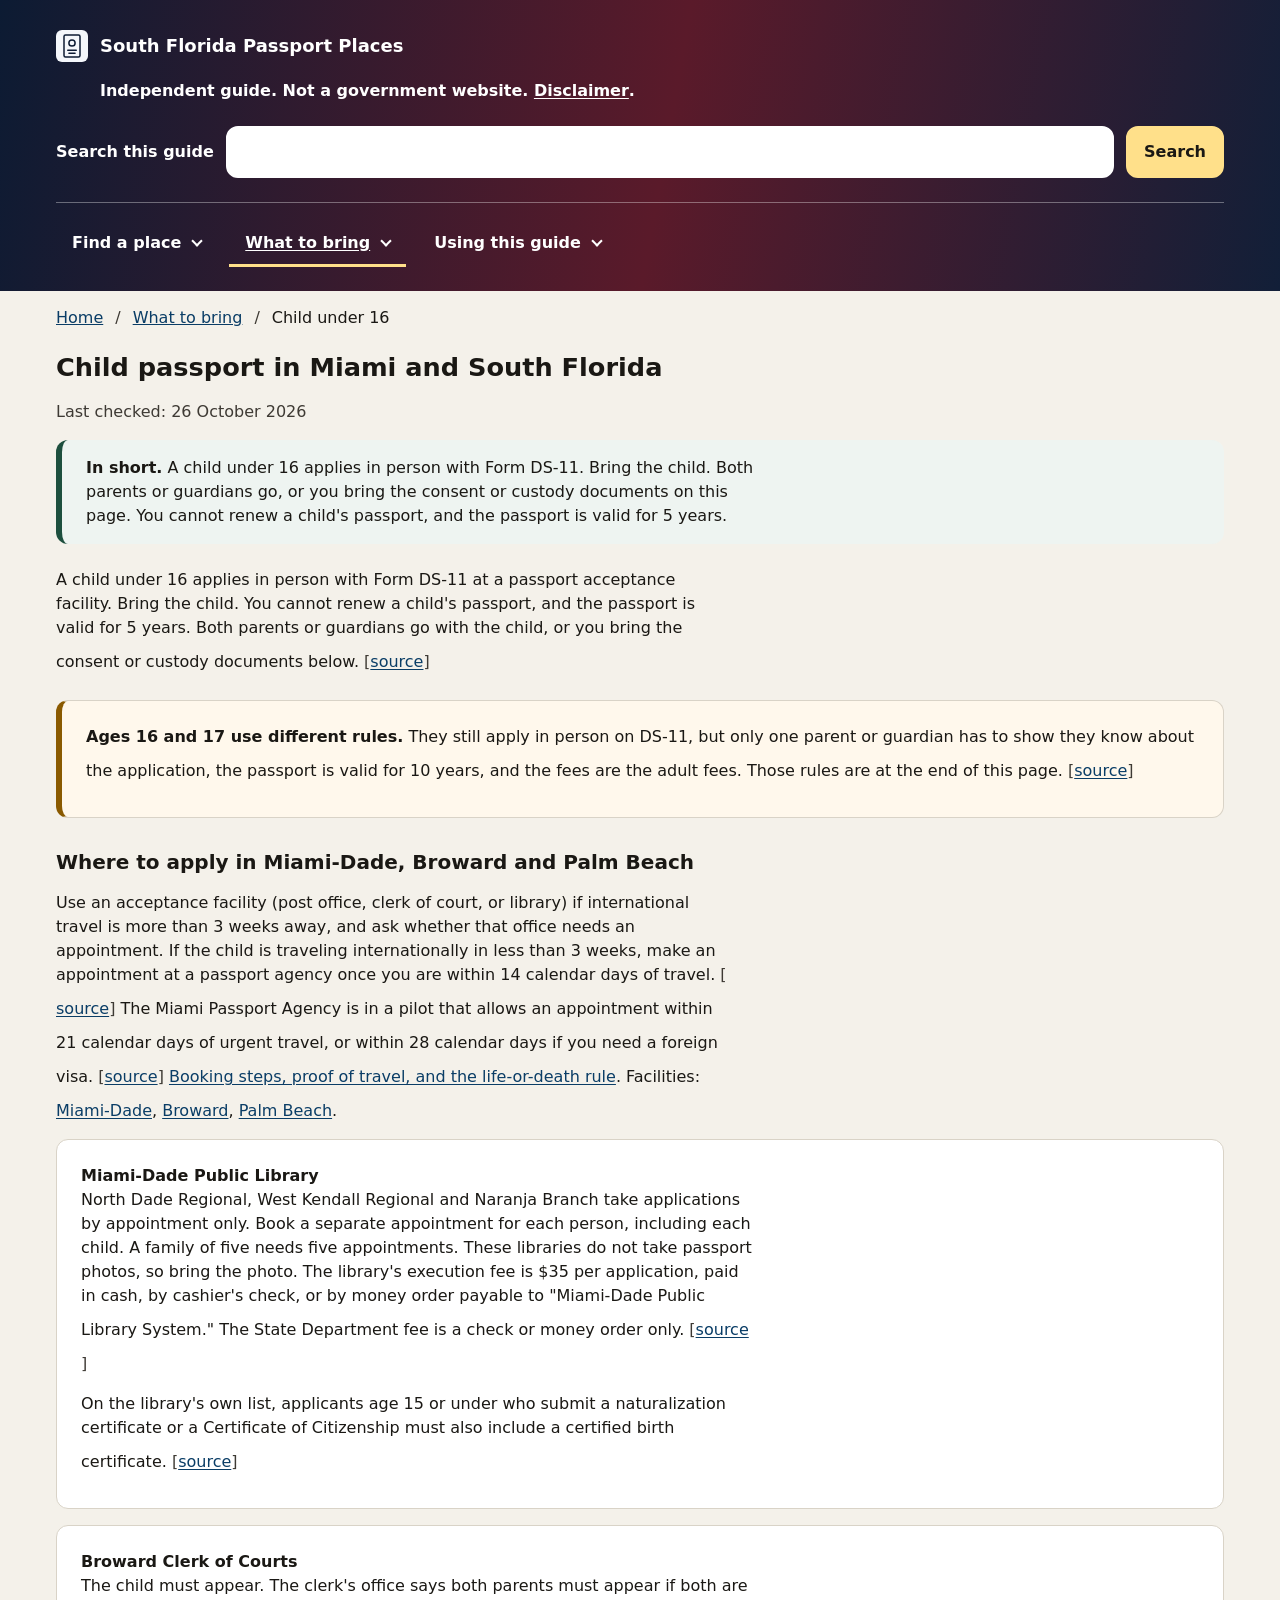
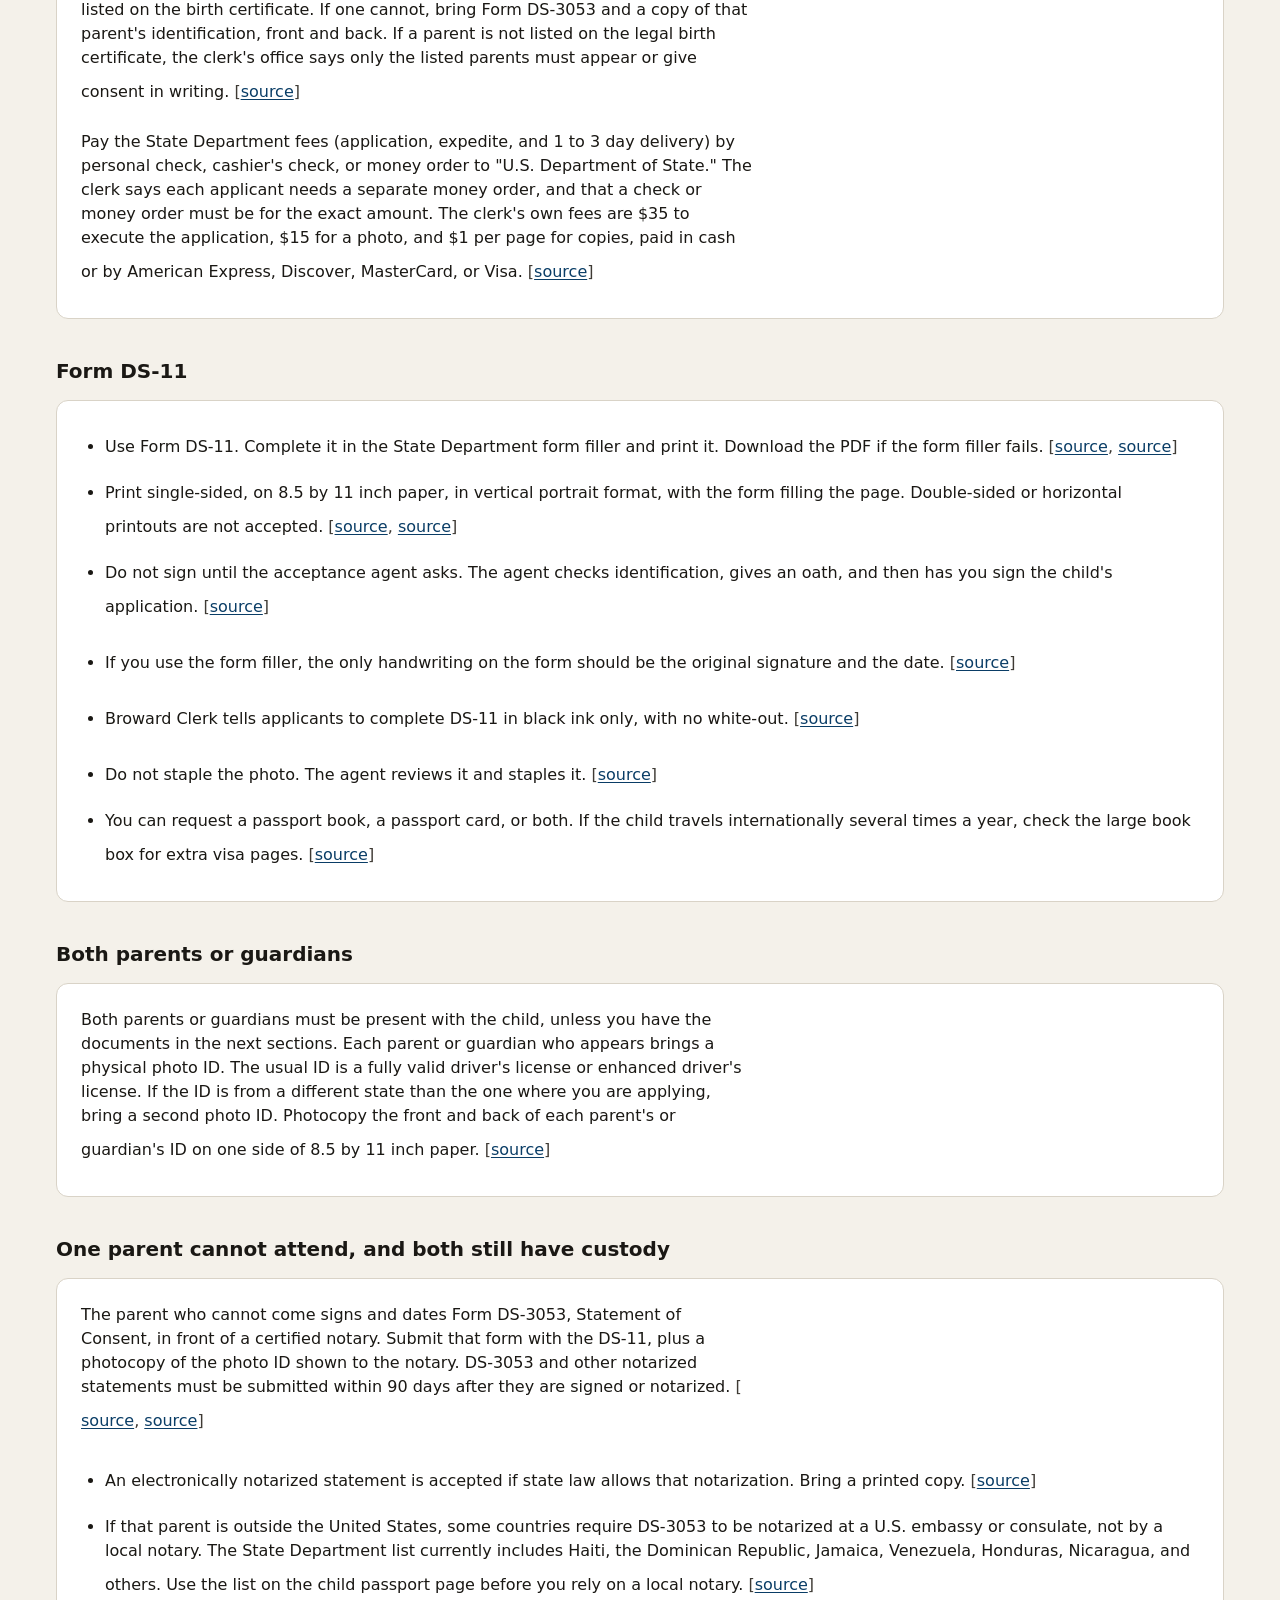
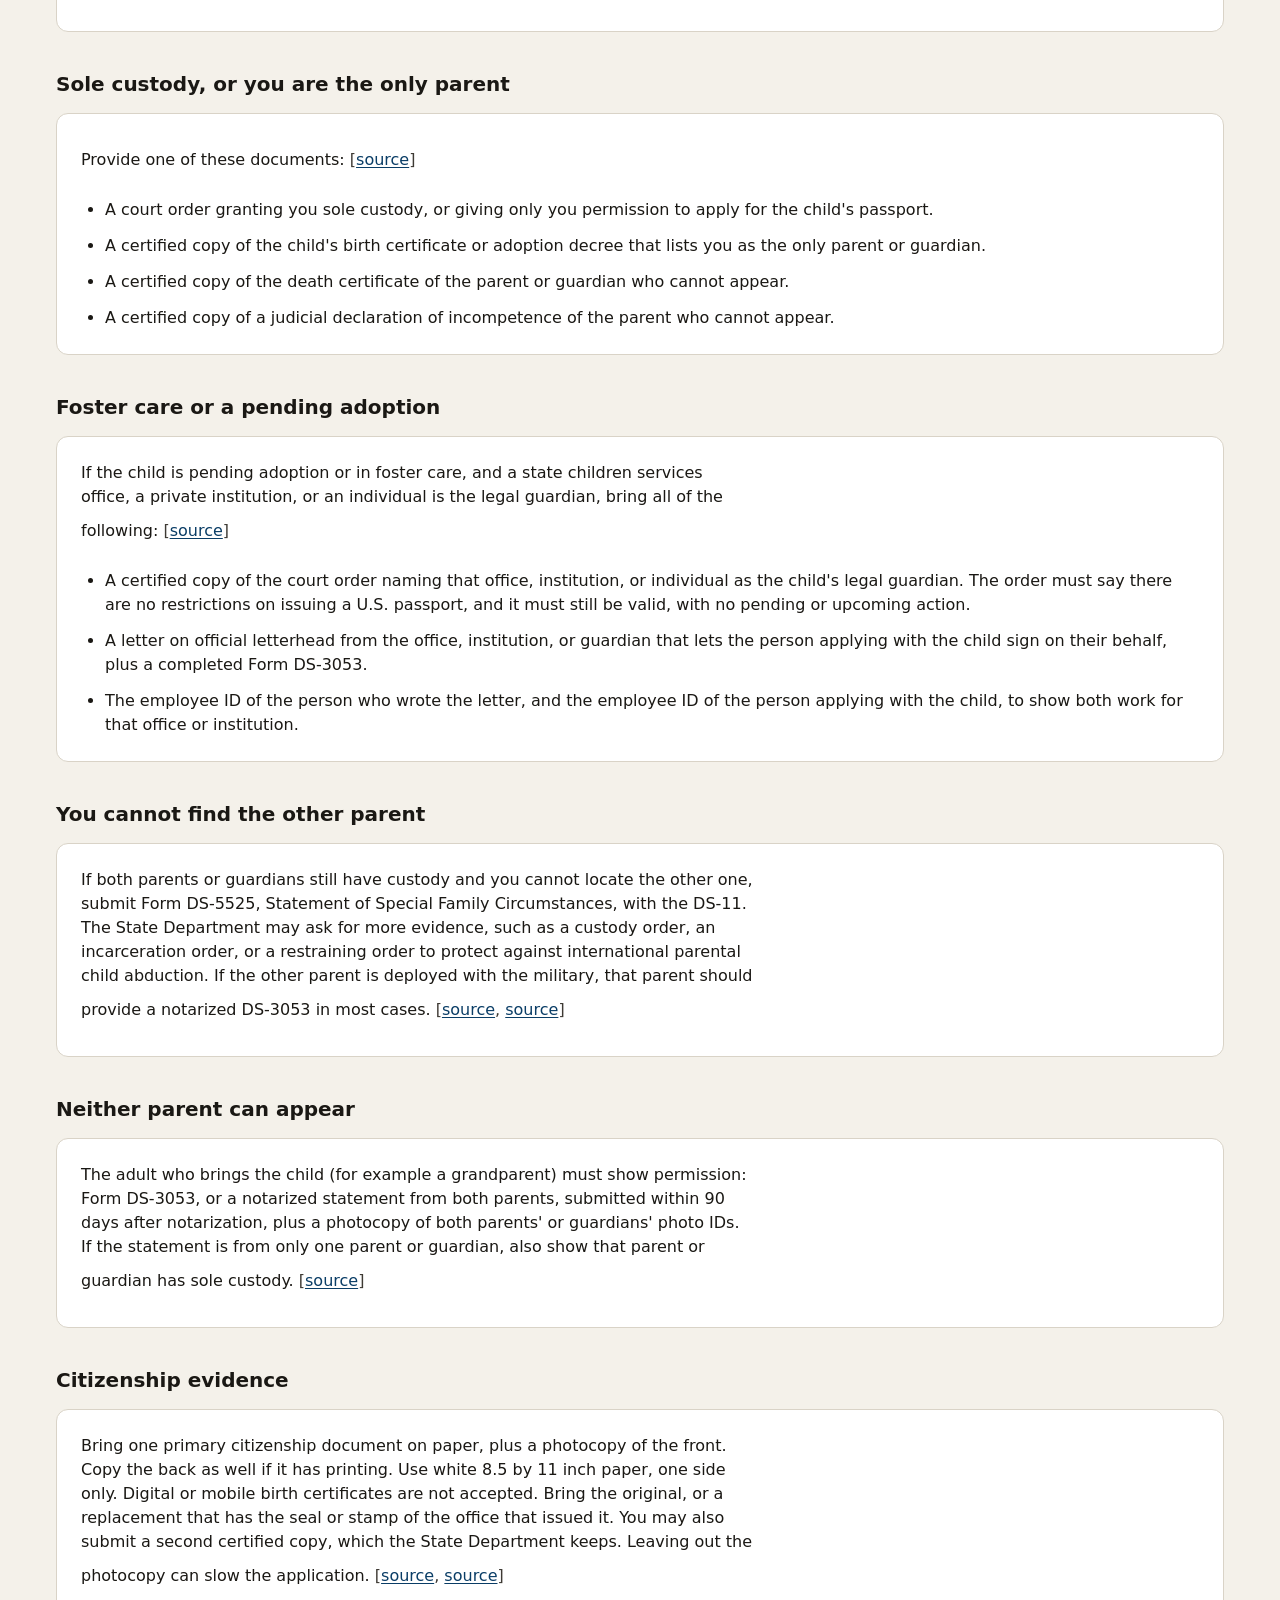
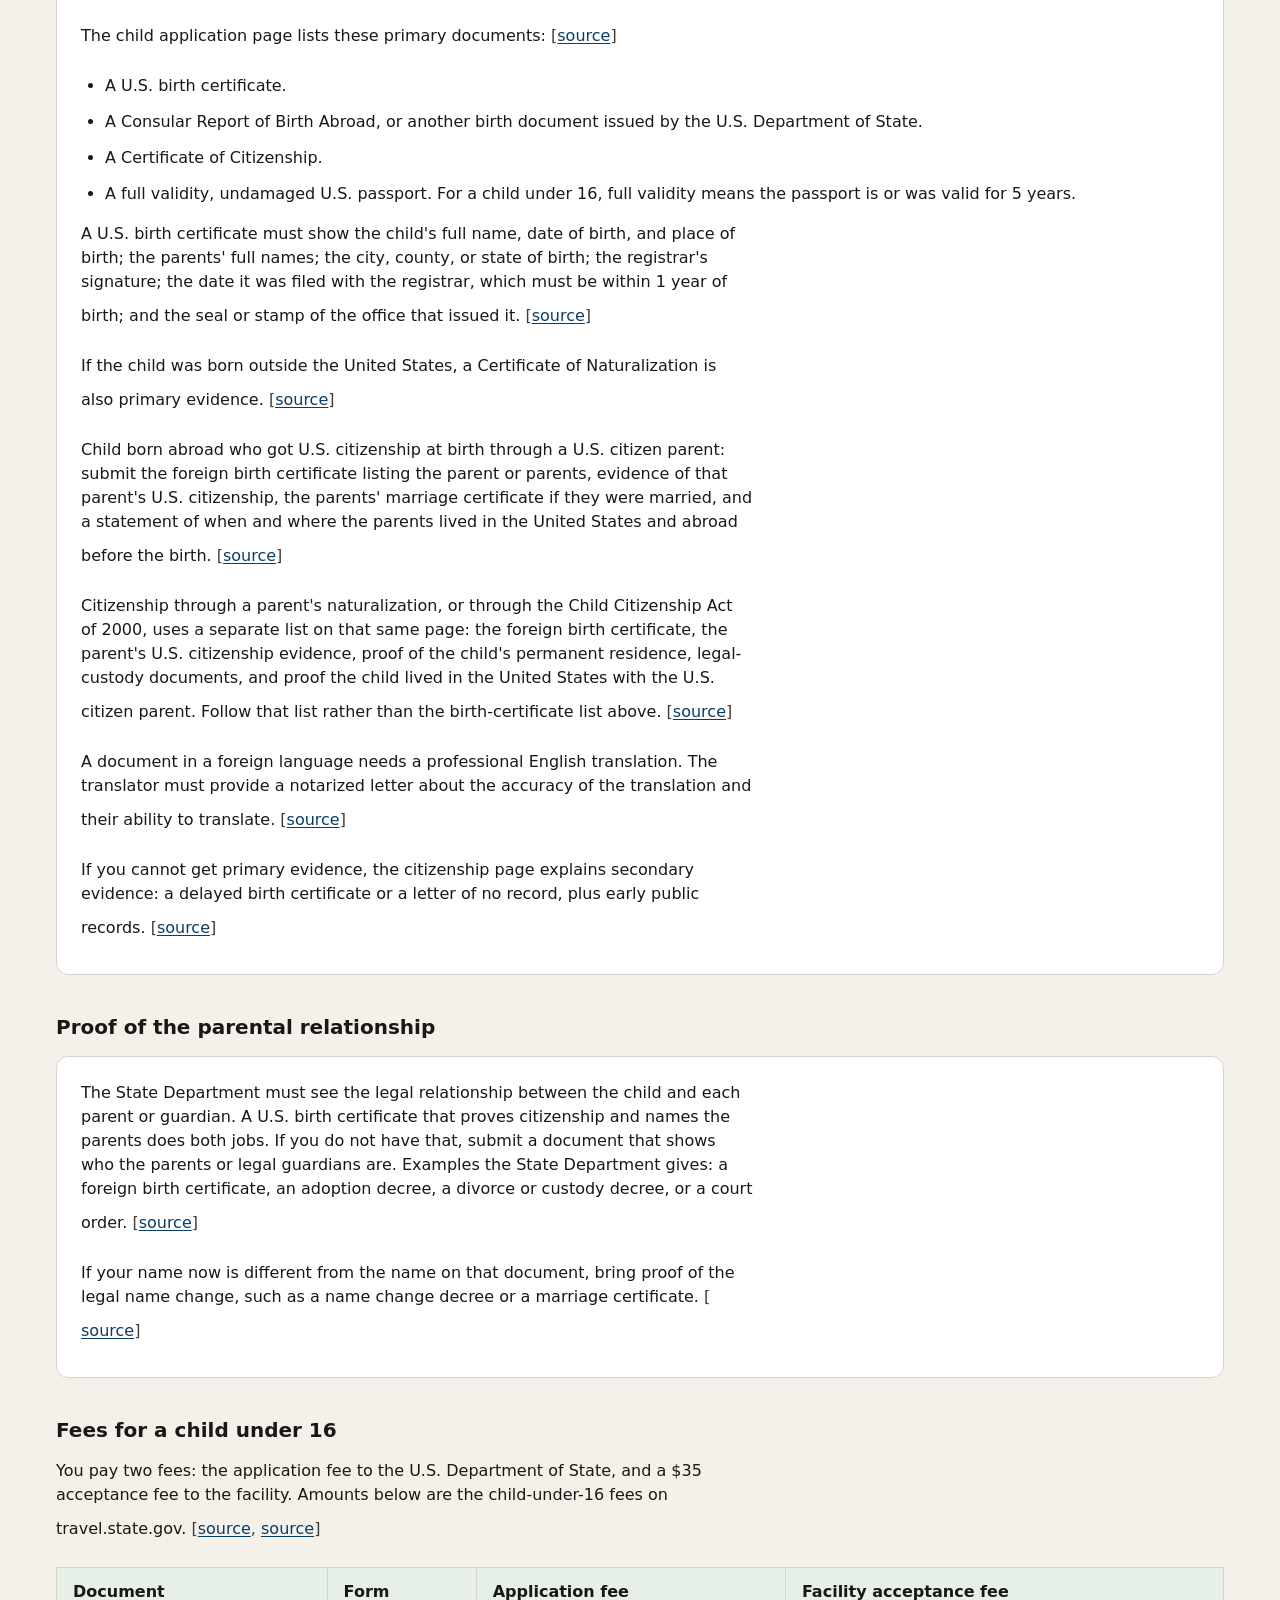
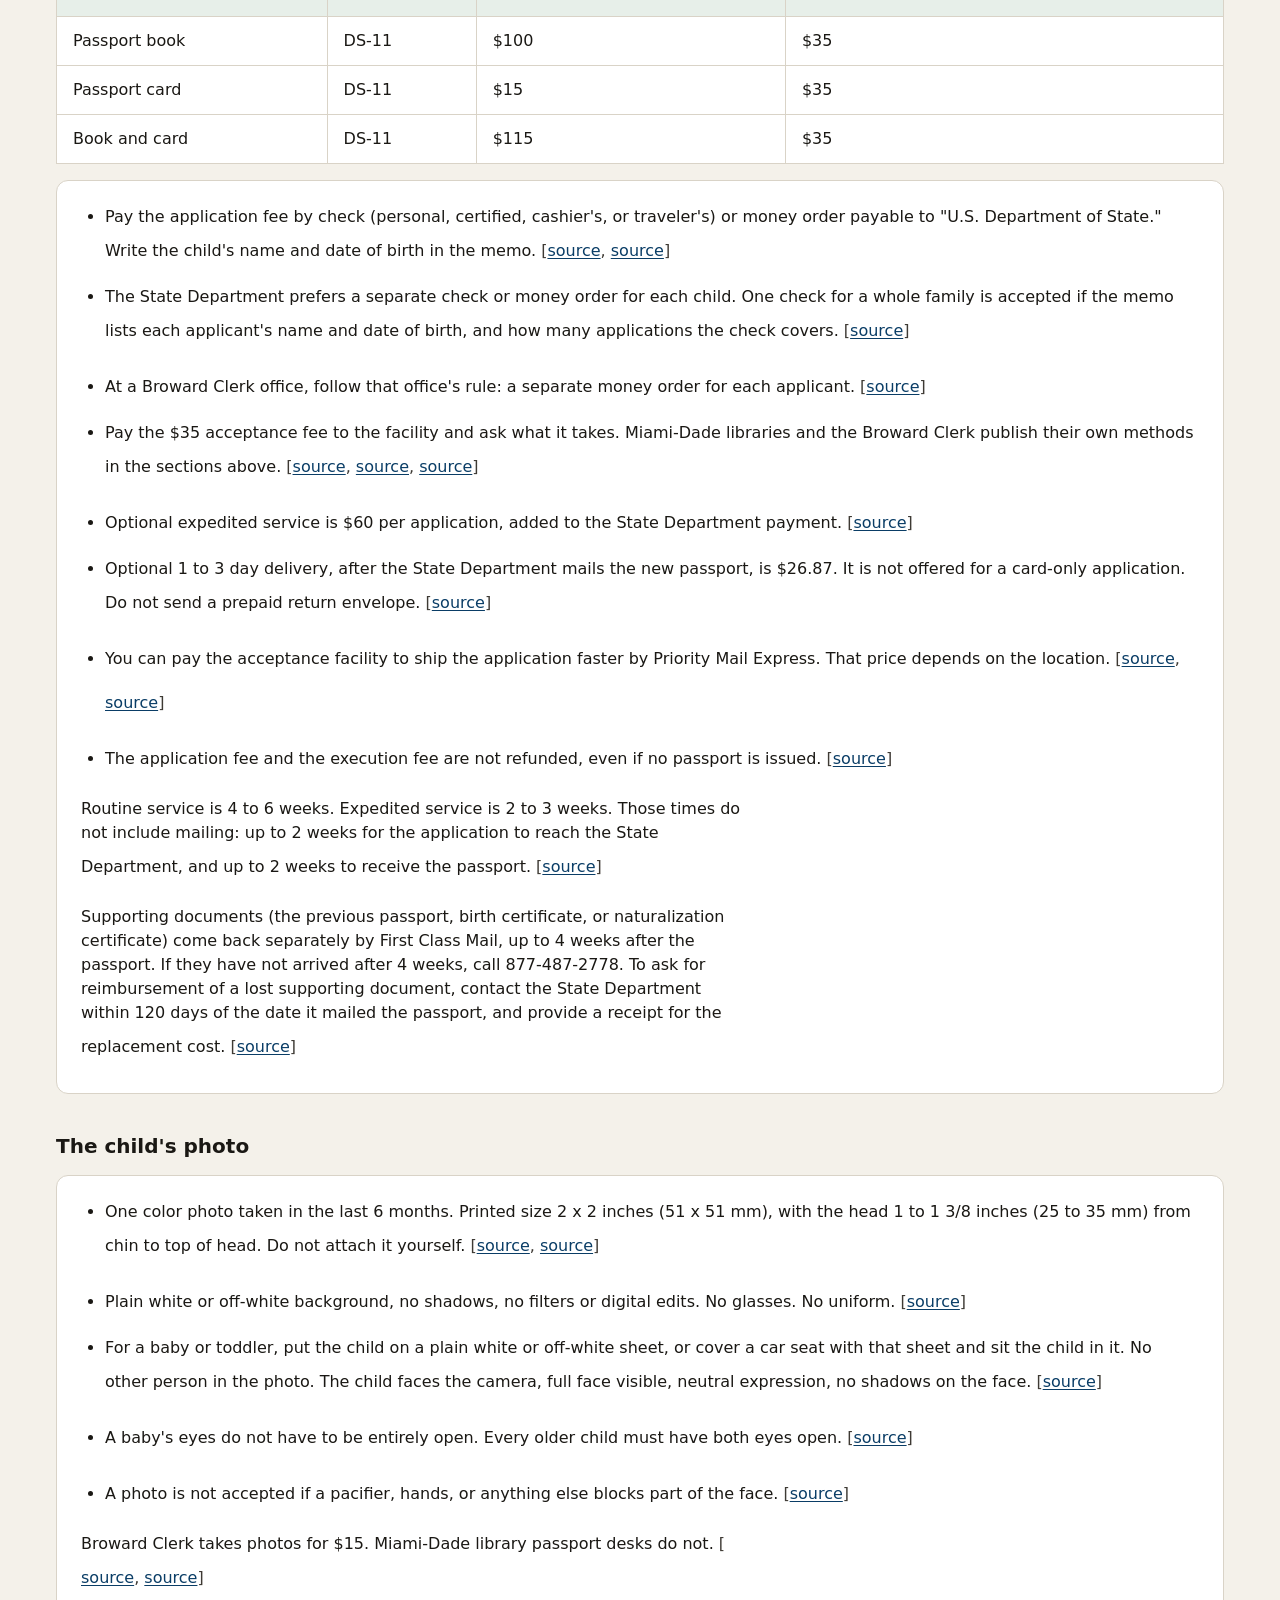
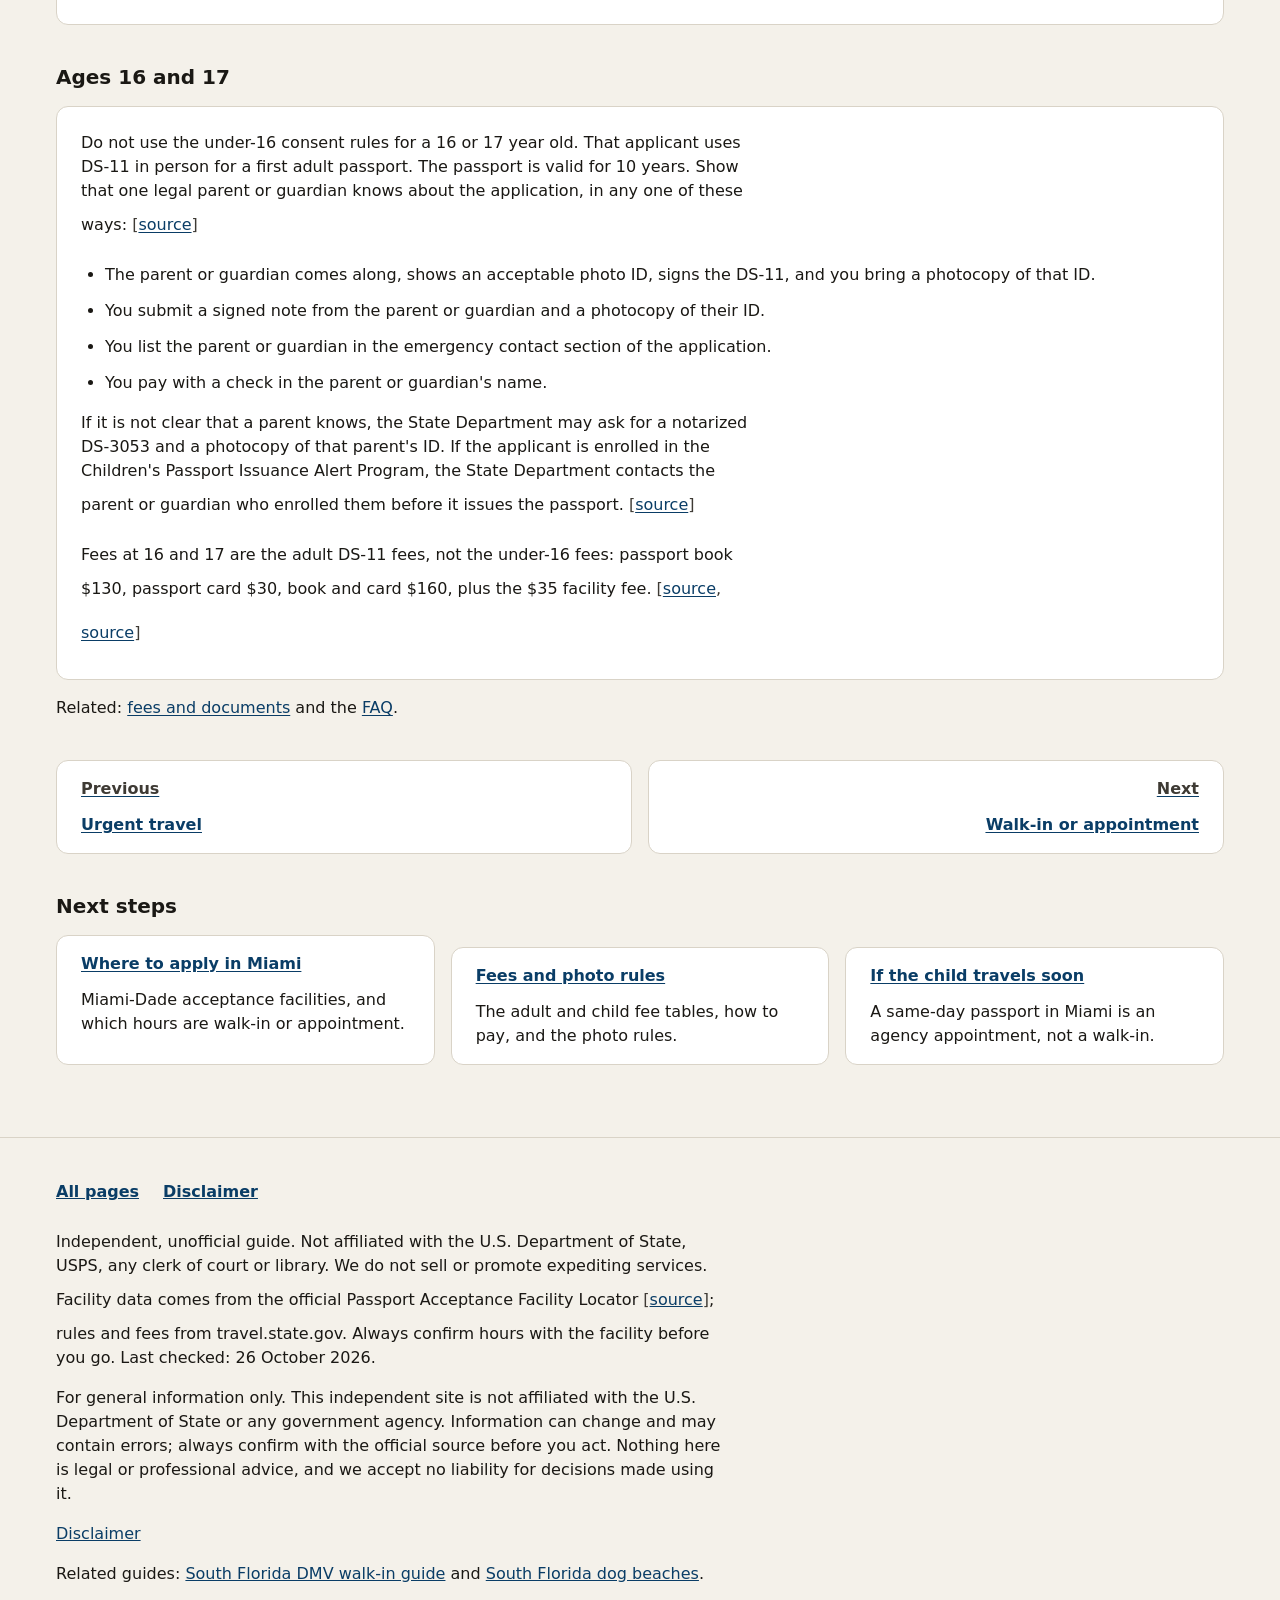
==== commit 0f4bb6fb: "Show the passport answer on a phone, and title pages the way people search. The mobile header stays " ====
--- a/site/child-under-16/index.html
+++ b/site/child-under-16/index.html
@@ -1,4 +1,4 @@
-<!doctype html><html lang="en-US"><head><meta charset="utf-8"><meta name="viewport" content="width=device-width,initial-scale=1"><meta name="theme-color" content="#0C1B33"><title>U.S. passport for a child under 16 in South Florida</title><meta name="description" content="How to apply for a U.S. passport for a child under 16 in Miami-Dade, Broward and Palm Beach: DS-11, both parents, DS-3053, custody proof, documents and fees."><link rel="canonical" href="https://us-passport-walkin-finder.vercel.app/child-under-16/"><meta name="google-site-verification" content="XA7XgB_UwrIRvQyNVsnWpSyTyaU6e3-v4g4RBw8RAVI" /><meta property="og:type" content="article"><meta property="og:site_name" content="South Florida Passport Places"><meta property="og:title" content="U.S. passport for a child under 16 in South Florida"><meta property="og:description" content="How to apply for a U.S. passport for a child under 16 in Miami-Dade, Broward and Palm Beach: DS-11, both parents, DS-3053, custody proof, documents and fees."><meta property="og:url" content="https://us-passport-walkin-finder.vercel.app/child-under-16/"><meta property="og:image" content="https://us-passport-walkin-finder.vercel.app/og.png"><meta property="og:image:width" content="1200"><meta property="og:image:height" content="630"><meta property="og:image:alt" content="South Florida Passport Places"><meta property="og:locale" content="en_US"><meta property="article:published_time" content="2026-10-26"><meta property="article:modified_time" content="2026-10-26"><meta name="twitter:card" content="summary_large_image"><meta name="twitter:title" content="U.S. passport for a child under 16 in South Florida"><meta name="twitter:description" content="How to apply for a U.S. passport for a child under 16 in Miami-Dade, Broward and Palm Beach: DS-11, both parents, DS-3053, custody proof, documents and fees."><meta name="twitter:image" content="https://us-passport-walkin-finder.vercel.app/og.png"><link rel="icon" href="/favicon.svg" type="image/svg+xml"><link rel="apple-touch-icon" href="/apple-touch-icon.png"><script type="application/ld+json">{"@context":"https://schema.org","@graph":[{"@type":"BreadcrumbList","itemListElement":[{"@type":"ListItem","position":1,"name":"Home","item":"https://us-passport-walkin-finder.vercel.app/"},{"@type":"ListItem","position":2,"name":"What to bring","item":"https://us-passport-walkin-finder.vercel.app/#what-to-bring"},{"@type":"ListItem","position":3,"name":"Child under 16","item":"https://us-passport-walkin-finder.vercel.app/child-under-16/"}]},{"@type":"Article","headline":"U.S. passport for a child under 16 in South Florida","description":"How to apply for a U.S. passport for a child under 16 in Miami-Dade, Broward and Palm Beach: DS-11, both parents, DS-3053, custody proof, documents and fees.","datePublished":"2026-10-26","dateModified":"2026-10-26","mainEntityOfPage":"https://us-passport-walkin-finder.vercel.app/child-under-16/","image":"https://us-passport-walkin-finder.vercel.app/og.png","author":{"@type":"Organization","name":"South Florida Passport Places","url":"https://us-passport-walkin-finder.vercel.app/"},"publisher":{"@type":"Organization","name":"South Florida Passport Places","url":"https://us-passport-walkin-finder.vercel.app/","logo":{"@type":"ImageObject","url":"https://us-passport-walkin-finder.vercel.app/apple-touch-icon.png"}}}]}</script><style>/* Layout spacing uses 12, 16, 24, 32 and 40px. Header text is white.
+<!doctype html><html lang="en-US"><head><meta charset="utf-8"><meta name="viewport" content="width=device-width,initial-scale=1"><meta name="theme-color" content="#0C1B33"><title>Child passport Miami: under 16 cost, forms, parents</title><meta name="description" content="Child passport in Miami, Broward and Palm Beach for a child under 16: Form DS-11, both parents, cost, photos and consent. You cannot renew it."><link rel="canonical" href="https://us-passport-walkin-finder.vercel.app/child-under-16/"><meta name="google-site-verification" content="XA7XgB_UwrIRvQyNVsnWpSyTyaU6e3-v4g4RBw8RAVI" /><meta property="og:type" content="article"><meta property="og:site_name" content="South Florida Passport Places"><meta property="og:title" content="Child passport Miami: under 16 cost, forms, parents"><meta property="og:description" content="Child passport in Miami, Broward and Palm Beach for a child under 16: Form DS-11, both parents, cost, photos and consent. You cannot renew it."><meta property="og:url" content="https://us-passport-walkin-finder.vercel.app/child-under-16/"><meta property="og:image" content="https://us-passport-walkin-finder.vercel.app/og.png"><meta property="og:image:width" content="1200"><meta property="og:image:height" content="630"><meta property="og:image:alt" content="South Florida Passport Places"><meta property="og:locale" content="en_US"><meta property="article:published_time" content="2026-10-26"><meta property="article:modified_time" content="2026-10-26"><meta name="twitter:card" content="summary_large_image"><meta name="twitter:title" content="Child passport Miami: under 16 cost, forms, parents"><meta name="twitter:description" content="Child passport in Miami, Broward and Palm Beach for a child under 16: Form DS-11, both parents, cost, photos and consent. You cannot renew it."><meta name="twitter:image" content="https://us-passport-walkin-finder.vercel.app/og.png"><link rel="icon" href="/favicon.svg" type="image/svg+xml"><link rel="apple-touch-icon" href="/apple-touch-icon.png"><script type="application/ld+json">{"@context":"https://schema.org","@graph":[{"@type":"BreadcrumbList","itemListElement":[{"@type":"ListItem","position":1,"name":"Home","item":"https://us-passport-walkin-finder.vercel.app/"},{"@type":"ListItem","position":2,"name":"What to bring","item":"https://us-passport-walkin-finder.vercel.app/#what-to-bring"},{"@type":"ListItem","position":3,"name":"Child under 16","item":"https://us-passport-walkin-finder.vercel.app/child-under-16/"}]},{"@type":"Article","headline":"Child passport Miami: under 16 cost, forms, parents","description":"Child passport in Miami, Broward and Palm Beach for a child under 16: Form DS-11, both parents, cost, photos and consent. You cannot renew it.","datePublished":"2026-10-26","dateModified":"2026-10-26","mainEntityOfPage":"https://us-passport-walkin-finder.vercel.app/child-under-16/","image":"https://us-passport-walkin-finder.vercel.app/og.png","author":{"@type":"Organization","name":"South Florida Passport Places","url":"https://us-passport-walkin-finder.vercel.app/"},"publisher":{"@type":"Organization","name":"South Florida Passport Places","url":"https://us-passport-walkin-finder.vercel.app/","logo":{"@type":"ImageObject","url":"https://us-passport-walkin-finder.vercel.app/apple-touch-icon.png"}}}]}</script><style>/* Layout spacing uses 12, 16, 24, 32 and 40px. Header text is white.
    White on the header gradient stays above WCAG AA 4.5:1 at every stop
    (checked in tools/sitelib.py). */
 :root{
@@ -37,13 +37,14 @@
 #head-slot{min-width:0}
 #site-header{background:var(--head-bg);color:#fff;position:relative;z-index:30}
 #site-header a{color:#fff}
-#site-header .shell{display:grid;grid-template-columns:minmax(0,1fr);grid-template-areas:"brand" "search" "menu" "nav";align-items:center;column-gap:var(--s-16);row-gap:0;padding-top:var(--s-24);padding-bottom:var(--s-24);position:relative}
+#site-header .shell{display:grid;grid-template-columns:minmax(0,1fr);grid-template-areas:"brand" "sub" "search" "menu" "nav";align-items:center;column-gap:var(--s-16);row-gap:0;padding-top:var(--s-24);padding-bottom:var(--s-24);position:relative}
 .brand{grid-area:brand;display:flex;align-items:center;gap:var(--s-12);min-width:0;color:#fff;text-decoration:none;font-weight:700;min-height:44px}
 .mark{width:32px;height:32px;flex:none;display:block}
 .name{display:flex;flex-direction:column;min-width:0}
 .name-main{font-size:1.125rem;line-height:1.3;font-weight:700}
 .name-compact{display:none;font-weight:700}
-.name-sub{font-size:1rem;font-weight:600;color:#fff;line-height:1.35;margin-top:var(--s-12)}
+.name-sub{grid-area:sub;margin:var(--s-12) 0 0 calc(32px + var(--s-12));font-size:1rem;font-weight:600;color:#fff;line-height:1.35}
+.name-sub a{color:#fff;font-weight:700;text-decoration:underline;text-underline-offset:.12em}
 .search-toggle{grid-area:searchbtn;display:none;align-items:center;justify-content:center;gap:var(--s-12);min-height:44px;min-width:44px;padding:var(--s-12) var(--s-16);font:inherit;font-weight:700;line-height:1.2;color:#fff;background:transparent;border:2px solid #fff;border-radius:12px;cursor:pointer;position:relative}
 .search-icon{width:20px;height:20px;display:block;flex:none}
 .search-wrap{grid-area:search;position:relative;margin-top:var(--s-24)}
@@ -53,8 +54,11 @@
 .sitesearch button{min-height:44px;min-width:44px;padding:var(--s-12) var(--s-16);font:inherit;font-weight:700;color:var(--ink);background:var(--gold);border:2px solid var(--gold);border-radius:12px;cursor:pointer}
 .search-results{position:absolute;z-index:35;left:0;right:0;top:100%;margin-top:var(--s-12);background:#fff;color:var(--ink);border:2px solid var(--ink);border-radius:12px;max-height:70vh;overflow:auto}
 .search-results ul{list-style:none;margin:0;padding:0}
-.search-results a{display:flex;flex-direction:column;gap:var(--s-12);min-height:44px;justify-content:center;padding:var(--s-12) var(--s-16);color:var(--link);text-decoration:underline;text-underline-offset:.12em}
+.search-results a{display:flex;flex-direction:column;gap:var(--s-12);min-height:44px;justify-content:center;padding:var(--s-12) var(--s-16);color:var(--link);text-decoration:none}
+.search-results a strong{font-weight:700;text-decoration:underline;text-underline-offset:.12em}
 .search-results a span{color:var(--ink);font-weight:400;text-decoration:none}
+#site-header .search-results a,#site-header .search-results a:visited{color:var(--link)}
+#site-header .search-results a span{color:var(--ink)}
 .search-empty{margin:0;padding:var(--s-16);color:var(--ink)}
 .menu{grid-area:menu;margin-top:var(--s-16)}
 .menu summary{display:flex;align-items:center;justify-content:center;width:100%;min-height:44px;padding:var(--s-12) var(--s-16);background:#fff;color:var(--ink);border-radius:12px;font-weight:700;cursor:pointer;list-style:none}
@@ -78,7 +82,7 @@
 }
 @media(min-width:960px){
 .menu{display:none}
-#site-header .shell{grid-template-areas:"brand" "search" "nav"}
+#site-header .shell{grid-template-areas:"brand" "sub" "search" "nav"}
 nav.top{display:flex;flex-direction:row;flex-wrap:nowrap;align-items:center;justify-content:flex-start;gap:var(--s-12);margin-top:var(--s-24);padding-top:var(--s-16);padding-bottom:0;overflow:visible}
 .grp{flex:0 0 auto;width:auto}
 .grp>summary{min-height:44px;padding:var(--s-12) var(--s-16);white-space:nowrap}
@@ -86,9 +90,25 @@
 .grp:last-child[open] .glinks{left:auto;right:0}
 }
 @media(max-width:959px){
-nav.top{flex-direction:column;gap:var(--s-12)}
-.grp{width:100%}
+:root{--scroll-pad:212px;--header-h:200px}
+#head-slot{height:var(--header-h)}
+#site-header{position:fixed;top:0;left:0;right:0;width:100%;z-index:40;overflow:visible;box-shadow:0 2px 12px rgba(0,0,0,.28)}
+#site-header .shell{grid-template-columns:minmax(0,1fr) auto;grid-template-areas:"brand searchbtn" "sub sub" "nav nav";column-gap:var(--s-12);row-gap:var(--s-12);padding-top:var(--s-12);padding-bottom:var(--s-12)}
+.search-toggle{display:inline-flex;grid-area:searchbtn;align-self:center}
+.menu{display:none}
+.search-wrap{display:none;grid-area:auto;margin:0;position:absolute;top:100%;left:0;right:0;z-index:36;background:var(--head-bg);padding:var(--s-16) var(--s-16) var(--s-24);box-shadow:0 12px 24px rgba(0,0,0,.28)}
+.search-wrap.is-open{display:block}
+.name-sub{margin:0}
+nav.top{display:flex;grid-area:nav;flex-direction:row;flex-wrap:nowrap;align-items:center;justify-content:flex-start;gap:var(--s-12);margin:0;padding:0;border:0;min-width:0;overflow-x:auto;overflow-y:hidden;-webkit-overflow-scrolling:touch;scroll-snap-type:x proximity;scrollbar-width:thin}
+.grp{flex:0 0 auto;width:auto}
+.grp>summary{white-space:nowrap;border:1px solid #fff;border-radius:999px;background:rgba(0,0,0,.18);scroll-snap-align:start}
 .glinks a{border-bottom:1px solid rgba(255,255,255,.28)}
+.grp[open] .glinks,.grp:last-child[open] .glinks{position:fixed;z-index:46;top:var(--header-h);left:0;right:0;max-width:none;min-width:0;background:var(--navy);border:2px solid #fff;border-radius:0 0 12px 12px;padding:var(--s-12);box-shadow:0 8px 24px rgba(0,0,0,.35);max-height:min(60vh,22rem);overflow:auto}
+body.nav-more-right .nav-fade-right,body.nav-more-left .nav-fade-left{display:block;position:absolute;bottom:var(--s-12);height:44px;width:40px;pointer-events:none;z-index:4}
+body.nav-more-right .nav-fade-right{right:0;background:linear-gradient(90deg,rgba(18,31,56,0),#121F38 70%)}
+body.nav-more-left .nav-fade-left{left:0;background:linear-gradient(90deg,#0C1B33 30%,rgba(12,27,51,0))}
+body.nav-more-right .nav-hint{display:flex;align-items:center;justify-content:flex-end;position:absolute;right:var(--s-12);bottom:var(--s-12);width:24px;height:44px;pointer-events:none;z-index:5}
+main>.shell{padding-top:var(--s-16)}
 }
 @media(max-width:359px){.shell{padding-left:var(--s-12);padding-right:var(--s-12)}}
 body.is-docked #site-header{position:fixed;top:0;left:0;right:0;height:var(--header-compact);z-index:40;box-shadow:0 2px 12px rgba(0,0,0,.28);overflow:visible}
@@ -110,25 +130,16 @@
 body.is-docked.nav-more-right .nav-fade-right{right:0;background:linear-gradient(90deg,rgba(18,31,56,0),#121F38 70%)}
 body.is-docked.nav-more-left .nav-fade-left{left:0;background:linear-gradient(90deg,#0C1B33 30%,rgba(12,27,51,0))}
 body.is-docked.nav-more-right .nav-hint{display:flex;align-items:center;justify-content:flex-end;position:absolute;grid-column:1 / -1;grid-row:1 / -1;right:var(--s-12);bottom:12px;width:24px;height:44px;pointer-events:none;z-index:5}
-@media(max-width:959px){
-:root{--header-compact:124px;--scroll-pad:136px}
-body.is-docked #site-header .shell{column-gap:var(--s-12);row-gap:var(--s-12);padding:12px var(--s-16);grid-template-columns:minmax(0,1fr) auto;grid-template-rows:44px 44px;grid-template-areas:"brand searchbtn" "nav nav"}
-body.is-docked nav.top{overflow-x:auto;overflow-y:hidden;-webkit-overflow-scrolling:touch;scroll-snap-type:x proximity;scrollbar-width:thin;gap:var(--s-12)}
-body.is-docked .grp>summary{scroll-snap-align:start;border:1px solid #fff;border-radius:999px;background:rgba(0,0,0,.18)}
-body.is-docked .grp[open] .glinks,body.is-docked .grp:last-child[open] .glinks{position:fixed;top:var(--header-compact);left:0;right:0;max-width:none;border-radius:0 0 12px 12px}
+@media(max-width:720px){
+.name-main{display:none}
+.name-compact{display:block;font-size:1rem;line-height:1.2;font-weight:700;white-space:nowrap}
+.mark{width:28px;height:28px}
+.search-toggle{padding:0;width:44px}
+.search-toggle-text{position:absolute;width:1px;height:1px;padding:0;margin:-1px;overflow:hidden;clip:rect(0,0,0,0);white-space:nowrap;border:0}
 }
-@media(max-width:720px){
-body.is-docked .name-main{display:none}
-body.is-docked .name-compact{display:block;font-size:1rem;line-height:1.2;font-weight:700;white-space:nowrap}
-body.is-docked .mark{width:28px;height:28px}
-body.is-docked .search-toggle{padding:0;width:44px}
-body.is-docked .search-toggle-text{position:absolute;width:1px;height:1px;padding:0;margin:-1px;overflow:hidden;clip:rect(0,0,0,0);white-space:nowrap;border:0}
-}
-.notice{background:#FFF6DB;color:var(--ink);border-bottom:3px solid #8A5A00}
-.notice .shell{padding-top:var(--s-16);padding-bottom:var(--s-16)}
-.notice p{margin:0;max-width:66ch}
 main{min-width:0}
 main>.shell{padding-top:var(--s-24);padding-bottom:var(--s-40)}
+@media(max-width:959px){main>.shell{padding-top:var(--s-16)}}
 main:focus{outline:none}
 main:focus-visible{outline:3px solid var(--ink);outline-offset:2px}
 main h1,main h2,main h3,main .inshort,#facility-q{scroll-margin-top:var(--scroll-pad)}
@@ -136,8 +147,7 @@
 .crumbs li{display:flex;align-items:center;min-height:44px}
 .crumbs li+li::before{content:"/";margin:0 var(--s-12);color:#3E3A34}
 .crumbs a{display:inline-flex;align-items:center;min-height:44px}
-.meta{display:flex;flex-wrap:wrap;gap:var(--s-12);align-items:center;margin:0 0 var(--s-24)}
-.checked{display:inline-flex;align-items:center;min-height:44px;background:#E5F2EA;color:#143024;border:1px solid #1D4F3E;border-radius:12px;padding:var(--s-12) var(--s-16);font-size:1rem}
+.checked{display:block;margin:0 0 var(--s-16);color:#3E3A34;font-size:1rem;font-weight:400;line-height:1.5}
 article.content{min-width:0}
 .head-block{margin:0}
 .head-block p{margin:0 0 var(--s-16)}
@@ -159,14 +169,15 @@
 .filterbox{display:flex;flex-direction:column;gap:var(--s-12)}
 .filterbox label{font-weight:700}
 .filterbox input{min-height:44px;width:100%;font:inherit;color:var(--ink);background:#fff;border:2px solid var(--ink);border-radius:12px;padding:var(--s-12) var(--s-16)}
-.tasks,.link-grid,.readnext ul,.index-list,.steps{list-style:none;padding:0;margin:var(--s-16) 0 0;display:grid;gap:var(--s-16);grid-template-columns:1fr}
+.tasks,.link-grid,.index-list,.steps{list-style:none;padding:0;margin:var(--s-16) 0 0;display:grid;gap:var(--s-16);grid-template-columns:1fr}
 ol.steps{list-style:decimal;padding-left:var(--s-24)}
 ol.steps li{min-height:44px}
-@media(min-width:720px){.tasks,.link-grid,.readnext ul,.index-list{grid-template-columns:1fr 1fr}}
+@media(min-width:720px){.tasks,.link-grid,.index-list{grid-template-columns:1fr 1fr}}
 .topic{margin:0 0 var(--s-32)}
 .topic>h3{margin-top:0}
 .steps a,.tasks a,.jump{display:flex;align-items:center;min-height:44px;padding:var(--s-16) var(--s-24);background:#fff;color:var(--ink);border:1px solid var(--line);border-radius:12px;font-weight:700}
 .jump{flex-direction:column;align-items:flex-start;justify-content:center;gap:var(--s-12);text-decoration:none}
+.content a.jump,.content a.jump:visited{text-decoration:none}
 .jump:hover,.steps a:hover,.tasks a:hover{border-color:var(--link)}
 .jump .lt{color:var(--link);font-weight:700;text-decoration:underline;text-underline-offset:.12em}
 .jump .ls{color:var(--ink);font-size:1rem;text-decoration:none;font-weight:400}
@@ -185,8 +196,12 @@
 .pn .pn-t{color:var(--link);font-weight:700;text-decoration:underline;text-underline-offset:.12em}
 .pn a:visited .pn-t{color:var(--visited)}
 @media(min-width:720px){.pn:has(a.prev):has(a.next){grid-template-columns:1fr 1fr}.pn a.next{align-items:flex-end;text-align:right}}
-.readnext{margin-top:var(--s-40)}
-.readnext h2{margin-top:0}
+.next-steps{margin-top:var(--s-40)}
+.next-steps h2{margin-top:0}
+.next-steps ul{list-style:none;padding:0;margin:var(--s-16) 0 0;display:grid;gap:var(--s-16);grid-template-columns:1fr}
+.next-steps li{display:flex;min-width:0}
+.next-steps .jump{flex:1;height:100%;justify-content:flex-start}
+@media(min-width:720px){.next-steps ul{grid-template-columns:repeat(3,minmax(0,1fr))}}
 .index-status{font-weight:700;margin:0 0 var(--s-16)}
 a{color:var(--link)}
 a:visited{color:var(--visited)}
@@ -219,19 +234,20 @@
 .leaflet-container{z-index:0;font-family:var(--font);font-size:1rem}
 @media(prefers-reduced-motion:reduce){html{scroll-behavior:auto}}
 @media(forced-colors:active){
-.card,.inshort,.notice,.jump,.pn a,.steps a,.tasks a,.menu summary,.search-toggle,.filterbox{border:1px solid CanvasText}
+.card,.inshort,.jump,.pn a,.steps a,.tasks a,.menu summary,.search-toggle,.filterbox{border:1px solid CanvasText}
 .sitesearch button{background:ButtonFace;color:ButtonText}
 }
 </style><script defer src="/_vercel/insights/script.js"></script></head><body>
 <a class="skip" href="#content">Skip to content</a>
 <div id="head-slot"><header id="site-header"><div class="shell">
-<a class="brand" href="/"><svg class="mark" viewBox="0 0 32 32" aria-hidden="true" focusable="false"><rect width="32" height="32" rx="6" fill="#F4F7FB"/><rect x="8" y="5" width="16" height="22" rx="1.5" fill="#F4F7FB" stroke="#0C1B33" stroke-width="1.5"/><circle cx="16" cy="13" r="3.1" fill="none" stroke="#0C1B33" stroke-width="1.5"/><rect x="11" y="19.5" width="10" height="1.5" rx="0.75" fill="#0C1B33"/><rect x="12.2" y="22.5" width="7.6" height="1.5" rx="0.75" fill="#0C1B33"/></svg><span class="name"><span class="name-main">South Florida Passport Places</span><span class="name-compact">Passport places</span><span class="name-sub">Independent guide. Not a government website.</span></span></a>
+<a class="brand" href="/"><svg class="mark" viewBox="0 0 32 32" aria-hidden="true" focusable="false"><rect width="32" height="32" rx="6" fill="#F4F7FB"/><rect x="8" y="5" width="16" height="22" rx="1.5" fill="#F4F7FB" stroke="#0C1B33" stroke-width="1.5"/><circle cx="16" cy="13" r="3.1" fill="none" stroke="#0C1B33" stroke-width="1.5"/><rect x="11" y="19.5" width="10" height="1.5" rx="0.75" fill="#0C1B33"/><rect x="12.2" y="22.5" width="7.6" height="1.5" rx="0.75" fill="#0C1B33"/></svg><span class="name"><span class="name-main">South Florida Passport Places</span><span class="name-compact">Passport places</span></span></a>
+<p class="name-sub">Independent guide. Not a government website. <a href="/disclaimer/">Disclaimer</a>.</p>
 <button type="button" class="search-toggle" aria-expanded="false" aria-controls="site-search"><svg class="search-icon" viewBox="0 0 24 24" aria-hidden="true" focusable="false"><circle cx="10.5" cy="10.5" r="6.5" fill="none" stroke="currentColor" stroke-width="2"/><path d="M15.5 15.5 20 20" fill="none" stroke="currentColor" stroke-width="2" stroke-linecap="round"/></svg><span class="search-toggle-text">Search</span></button>
 <div class="search-wrap" id="site-search"><form class="sitesearch" role="search" action="/find/" method="get"><label for="q">Search this guide</label><input id="q" name="q" type="search" autocomplete="off" autocapitalize="off" autocorrect="off" spellcheck="false"><button type="submit">Search</button></form><div id="search-results" class="search-results" hidden role="region" aria-live="polite" aria-label="Matching pages"></div></div>
 <details class="menu"><summary>Topics</summary></details><nav id="site-nav" class="top" aria-label="Topics" tabindex="0"><details class="grp"><summary>Find a place</summary><div class="glinks"><a href="/counties/miami-dade/">Miami-Dade County</a><a href="/counties/broward/">Broward County</a><a href="/counties/palm-beach/">Palm Beach County</a><a href="/walk-in-vs-appointment/">Walk-in or appointment</a></div></details><details class="grp has-current"><summary aria-current="true">What to bring</summary><div class="glinks"><a href="/fees-and-documents/">Fees and documents</a><a href="/urgent-travel/">Urgent travel</a><a href="/child-under-16/" class="is-current" aria-current="page">Child under 16</a></div></details><details class="grp"><summary>Using this guide</summary><div class="glinks"><a href="/faq/">Common questions</a><a href="/find/">All pages</a><a href="/disclaimer/">Disclaimer</a></div></details></nav>
 <span class="nav-fade nav-fade-left" aria-hidden="true"></span><span class="nav-fade nav-fade-right" aria-hidden="true"></span><span class="nav-hint" aria-hidden="true"></span>
 </div></header></div>
-<main id="content" tabindex="-1"><div class="notice" role="note"><div class="shell"><p>For general information only. This independent site is not affiliated with the U.S. Department of State or any government agency. <a href="/disclaimer/">Full disclaimer</a>.</p></div></div><div class="shell"><nav class="crumbs" aria-label="Breadcrumb"><ol><li><a href="/">Home</a></li><li><a href="/#what-to-bring">What to bring</a></li><li><span aria-current="page">Child under 16</span></li></ol></nav><p class="meta"><span class="checked">Last checked: 26 October 2026</span></p><article class="content" aria-labelledby="page-title"><div class="head-block"><h1 id="page-title">Passport for a child under 16 in South Florida</h1><div class="inshort"><p><strong>In short.</strong> A child under 16 applies in person with Form DS-11. Bring the child. Both parents or guardians go, or you bring the consent or custody documents on this page. You cannot renew a child&#x27;s passport, and the passport is valid for 5 years.</p></div>
+<main id="content" tabindex="-1"><div class="shell"><nav class="crumbs" aria-label="Breadcrumb"><ol><li><a href="/">Home</a></li><li><a href="/#what-to-bring">What to bring</a></li><li><span aria-current="page">Child under 16</span></li></ol></nav><article class="content" aria-labelledby="page-title"><div class="head-block"><h1 id="page-title">Child passport in Miami and South Florida</h1><p class="checked">Last checked: 26 October 2026</p><div class="inshort"><p><strong>In short.</strong> A child under 16 applies in person with Form DS-11. Bring the child. Both parents or guardians go, or you bring the consent or custody documents on this page. You cannot renew a child&#x27;s passport, and the passport is valid for 5 years.</p></div>
 <p>A child under 16 applies in person with Form DS-11 at a passport acceptance facility. Bring the child. You cannot renew a child's passport, and the passport is valid for 5 years. Both parents or guardians go with the child, or you bring the consent or custody documents below. <span class="src">[<a href="https://travel.state.gov/en/passports/apply/child/under-16.html" rel="noopener">source</a>]</span></p>
 <div class="card note"><strong>Ages 16 and 17 use different rules.</strong> They still apply in person on DS-11, but only one parent or guardian has to show they know about the application, the passport is valid for 10 years, and the fees are the adult fees. Those rules are at the end of this page. <span class="src">[<a href="https://travel.state.gov/en/passports/apply/child/16-17-year-old.html" rel="noopener">source</a>]</span></div>
 </div><div class="layout"><div class="rest"><h2 id="where-to-apply-in-miami-dade-broward-and-palm-beach">Where to apply in Miami-Dade, Broward and Palm Beach</h2>
@@ -332,9 +348,9 @@
 </ul>
 <p>If it is not clear that a parent knows, the State Department may ask for a notarized DS-3053 and a photocopy of that parent's ID. If the applicant is enrolled in the Children's Passport Issuance Alert Program, the State Department contacts the parent or guardian who enrolled them before it issues the passport. <span class="src">[<a href="https://travel.state.gov/en/passports/apply/child/16-17-year-old.html" rel="noopener">source</a>]</span></p>
 <p>Fees at 16 and 17 are the adult DS-11 fees, not the under-16 fees: passport book $130, passport card $30, book and card $160, plus the $35 facility fee. <span class="src">[<a href="https://travel.state.gov/en/passports/apply/child/16-17-year-old.html" rel="noopener">source</a>, <a href="https://travel.state.gov/content/travel/en/passports/how-apply/fees.html" rel="noopener">source</a>]</span></p></div>
-<p>Related: <a href="/fees-and-documents/">fees and documents</a> and the <a href="/faq/">FAQ</a>.</p><nav class="pn" aria-label="Previous and next"><a class="prev" href="/urgent-travel/"><span class="pn-k">Previous</span><span class="pn-t">Urgent travel</span></a><a class="next" href="/walk-in-vs-appointment/"><span class="pn-k">Next</span><span class="pn-t">Walk-in or appointment</span></a></nav><aside class="readnext" aria-labelledby="read-next"><h2 id="read-next">Read next</h2><ul><li><a class="jump" href="/urgent-travel/"><span class="lt">Urgent travel</span><span class="ls">The Miami Passport Agency takes urgent-travel appointments. Its page allows booking within 21 calendar days of travel, or 28 if you need a foreign visa. Other State Department pages still say 14 days. Bring printed proof of travel. You cannot walk in.</span></a></li><li><a class="jump" href="/fees-and-documents/"><span class="lt">Fees and documents</span><span class="ls">All amounts as stated by travel.state.gov on 26 October 2026. This page covers which form to use, the fees, how to pay, the documents to bring, the photo rules and the processing times.</span></a></li><li><a class="jump" href="/walk-in-vs-appointment/"><span class="lt">Walk-in or appointment</span><span class="ls">On 26 October 2026, 13 of 59 South Florida facilities have at least some walk-in hours. The rest are appointment-flagged for all listed hours. 14 have a conflict between the locator&#x27;s walk-in flag and the comment text or the operator&#x27;s own page.</span></a></li></ul></aside></div></div></article></div></main>
+<p>Related: <a href="/fees-and-documents/">fees and documents</a> and the <a href="/faq/">FAQ</a>.</p><nav class="pn" aria-label="Previous and next"><a class="prev" href="/urgent-travel/"><span class="pn-k">Previous</span><span class="pn-t">Urgent travel</span></a><a class="next" href="/walk-in-vs-appointment/"><span class="pn-k">Next</span><span class="pn-t">Walk-in or appointment</span></a></nav><aside class="next-steps" aria-labelledby="next-steps-title"><h2 id="next-steps-title">Next steps</h2><ul><li><a class="jump" href="/counties/miami-dade/"><span class="lt">Where to apply in Miami</span><span class="ls">Miami-Dade acceptance facilities, and which hours are walk-in or appointment.</span></a></li><li><a class="jump" href="/fees-and-documents/"><span class="lt">Fees and photo rules</span><span class="ls">The adult and child fee tables, how to pay, and the photo rules.</span></a></li><li><a class="jump" href="/urgent-travel/"><span class="lt">If the child travels soon</span><span class="ls">A same-day passport in Miami is an agency appointment, not a walk-in.</span></a></li></ul></aside></div></div></article></div></main>
 <footer><div class="shell"><nav class="footnav" aria-label="About this guide"><a href="/find/">All pages</a><a href="/disclaimer/">Disclaimer</a></nav><p>Independent, unofficial guide. Not affiliated with the U.S. Department of State, USPS, any clerk of court or library. We do not sell or promote expediting services. Facility data comes from the official Passport Acceptance Facility Locator <span class="src">[<a href="https://passportfacilitylocator.travel.state.gov/" rel="noopener">source</a>]</span>; rules and fees from travel.state.gov. Always confirm hours with the facility before you go. Last checked: 26 October 2026.</p><p>For general information only. This independent site is not affiliated with the U.S. Department of State or any government agency. Information can change and may contain errors; always confirm with the official source before you act. Nothing here is legal or professional advice, and we accept no liability for decisions made using it.</p><p><a href="/disclaimer/">Disclaimer</a></p><p class="related">Related guides: <a href="https://south-florida-dmv-walkin-guide.vercel.app/" rel="noopener">South Florida DMV walk-in guide</a> and <a href="https://south-florida-dog-beaches.vercel.app/" rel="noopener">South Florida dog beaches</a>.</p></div></footer>
-<script type="application/json" id="search-data">[{"u": "/", "t": "Home", "s": "59 passport acceptance facilities in Miami-Dade, Broward and Palm Beach, with acceptance hours and whether those hours are walk-in or appointment.", "g": "Home", "k": "home start passport south florida"}, {"u": "/counties/miami-dade/", "t": "Miami-Dade County", "s": "30 facilities in the official locator, 5 with at least some hours flagged walk-in. County is assigned from the facility ZIP code. Call or check online before you go.", "g": "Find a place", "k": "miami dade county post office library clerk zip"}, {"u": "/counties/broward/", "t": "Broward County", "s": "14 facilities in the official locator, 4 with at least some hours flagged walk-in. County is assigned from the facility ZIP code. Call or check online before you go.", "g": "Find a place", "k": "broward county fort lauderdale hollywood deerfield"}, {"u": "/counties/palm-beach/", "t": "Palm Beach County", "s": "15 facilities in the official locator, 4 with at least some hours flagged walk-in. County is assigned from the facility ZIP code. Call or check online before you go.", "g": "Find a place", "k": "palm beach county west palm delray"}, {"u": "/walk-in-vs-appointment/", "t": "Walk-in or appointment", "s": "On 26 October 2026, 13 of 59 South Florida facilities have at least some walk-in hours. The rest are appointment-flagged for all listed hours. 14 have a conflict between the locator's walk-in flag and the comment text or the operator's own page.", "g": "Find a place", "k": "walk-in walk in appointment hours usps post office"}, {"u": "/fees-and-documents/", "t": "Fees and documents", "s": "All amounts as stated by travel.state.gov on 26 October 2026. This page covers which form to use, the fees, how to pay, the documents to bring, the photo rules and the processing times.", "g": "What to bring", "k": "fees cost ds-11 ds-82 photo documents processing form"}, {"u": "/urgent-travel/", "t": "Urgent travel", "s": "The Miami Passport Agency takes urgent-travel appointments. Its page allows booking within 21 calendar days of travel, or 28 if you need a foreign visa. Other State Department pages still say 14 days. Bring printed proof of travel. You cannot walk in.", "g": "What to bring", "k": "miami passport agency urgent appointment life-or-death expedite 21 days proof of travel cruise emergency"}, {"u": "/child-under-16/", "t": "Child under 16", "s": "A child under 16 applies in person with Form DS-11. Bring the child. Both parents or guardians go, or you bring the consent or custody documents on this page. You cannot renew a child's passport, and the passport is valid for 5 years.", "g": "What to bring", "k": "child minor under 16 ds-3053 consent parents baby"}, {"u": "/faq/", "t": "Common questions", "s": "Short sourced answers on walk-in hours, fees, documents and applying for a U.S. passport in Miami-Dade, Broward and Palm Beach.", "g": "Using this guide", "k": "faq questions answers frequently asked"}, {"u": "/find/", "t": "All pages", "s": "Every page on this guide, grouped by topic.", "g": "Using this guide", "k": "search index all pages find"}, {"u": "/disclaimer/", "t": "Disclaimer", "s": "For general information only. This independent site is not affiliated with the U.S. Department of State or any government agency. Always confirm with the official source before you act.", "g": "Using this guide", "k": "disclaimer liability warranty not affiliated"}]</script><script>(function(){
+<script type="application/json" id="search-data">[{"u": "/", "t": "Home", "s": "59 passport acceptance facilities in Miami-Dade, Broward and Palm Beach, with acceptance hours and whether those hours are walk-in or appointment.", "g": "Home", "k": "home start passport office near me south florida walk in acceptance facility"}, {"u": "/counties/miami-dade/", "t": "Miami-Dade County", "s": "30 facilities in the official locator, 5 with at least some hours flagged walk-in. County is assigned from the facility ZIP code. Call or check online before you go.", "g": "Find a place", "k": "passport office miami walk in acceptance facility same day miami dade post office library"}, {"u": "/counties/broward/", "t": "Broward County", "s": "14 facilities in the official locator, 4 with at least some hours flagged walk-in. County is assigned from the facility ZIP code. Call or check online before you go.", "g": "Find a place", "k": "passport office fort lauderdale walk in broward passport acceptance facility near me hollywood deerfield"}, {"u": "/counties/palm-beach/", "t": "Palm Beach County", "s": "15 facilities in the official locator, 4 with at least some hours flagged walk-in. County is assigned from the facility ZIP code. Call or check online before you go.", "g": "Find a place", "k": "west palm beach passport office palm beach county walk in appointment"}, {"u": "/walk-in-vs-appointment/", "t": "Walk-in or appointment", "s": "On 26 October 2026, 13 of 59 South Florida facilities have at least some walk-in hours. The rest are appointment-flagged for all listed hours. 14 have a conflict between the locator's walk-in flag and the comment text or the operator's own page.", "g": "Find a place", "k": "passport acceptance facility near me walk in hours appointment usps post office"}, {"u": "/fees-and-documents/", "t": "Fees and documents", "s": "All amounts as stated by travel.state.gov on 26 October 2026. This page covers which form to use, the fees, how to pay, the documents to bring, the photo rules and the processing times.", "g": "What to bring", "k": "how much is a passport fees cost child passport ds-11 ds-82 photo documents"}, {"u": "/urgent-travel/", "t": "Urgent travel", "s": "The Miami Passport Agency takes urgent-travel appointments. Its page allows booking within 21 calendar days of travel, or 28 if you need a foreign visa. Other State Department pages still say 14 days. Bring printed proof of travel. You cannot walk in.", "g": "What to bring", "k": "same day passport miami miami same day passport walk in appointment passport agency not a walk-in"}, {"u": "/child-under-16/", "t": "Child under 16", "s": "A child under 16 applies in person with Form DS-11. Bring the child. Both parents or guardians go, or you bring the consent or custody documents on this page. You cannot renew a child's passport, and the passport is valid for 5 years.", "g": "What to bring", "k": "child passport miami baby under 16 cost requirements ds-3053 both parents"}, {"u": "/faq/", "t": "Common questions", "s": "Short sourced answers on walk-in hours, fees, documents and applying for a U.S. passport in Miami-Dade, Broward and Palm Beach.", "g": "Using this guide", "k": "faq questions walk-in fees child passport miami"}, {"u": "/find/", "t": "All pages", "s": "Every page on this guide, grouped by topic.", "g": "Using this guide", "k": "find a passport office near you acceptance facility south florida"}, {"u": "/disclaimer/", "t": "Disclaimer", "s": "For general information only. This independent site is not affiliated with the U.S. Department of State or any government agency. Always confirm with the official source before you act.", "g": "Using this guide", "k": "disclaimer liability warranty not affiliated independent guide"}]</script><script>(function(){
   var el=document.getElementById("search-data");
   var input=document.getElementById("q");
   var box=document.getElementById("search-results");
@@ -451,7 +467,7 @@
   }
   function setSearchOpen(open){
     if(!search||!toggle) return;
-    if(open && !document.body.classList.contains("is-docked")) open=false;
+    if(open && !document.body.classList.contains("is-docked") && !narrow()) open=false;
     search.classList.toggle("is-open", open);
     toggle.setAttribute("aria-expanded", open?"true":"false");
     if(open){ if(menu) menu.removeAttribute("open"); closeGroups(); }
@@ -470,9 +486,20 @@
     var open=document.querySelectorAll(".grp[open]");
     for(var i=0;i<open.length;i++) open[i].removeAttribute("open");
   }
+  function narrow(){
+    return window.matchMedia("(max-width: 959px)").matches;
+  }
+  function syncChrome(){
+    var h=header.offsetHeight||0;
+    if(!h) return;
+    document.documentElement.style.setProperty("--header-h", h+"px");
+    document.documentElement.style.setProperty("--scroll-pad", (h+12)+"px");
+    if(narrow()) slot.style.height=h+"px";
+    else if(!docked) slot.style.height="";
+  }
   function updateHint(){
     if(!nav) return;
-    var more=docked && nav.scrollWidth>nav.clientWidth+8;
+    var more=(docked || narrow()) && nav.scrollWidth>nav.clientWidth+8;
     var atEnd=nav.scrollLeft+nav.clientWidth>=nav.scrollWidth-8;
     var atStart=nav.scrollLeft<=8;
     document.body.classList.toggle("nav-more-right", !!(more && !atEnd));
@@ -511,6 +538,12 @@
     measure();
   }
   function onScroll(){
+    if(narrow()){
+      if(docked) undock();
+      syncChrome();
+      updateHint();
+      return;
+    }
     var y=window.scrollY||document.documentElement.scrollTop||0;
     var line=fullH-compactPx();
     if(!fullH) measure();
@@ -554,7 +587,7 @@
   }
   document.addEventListener("focusin", function(e){
     var t=e.target;
-    if(!t||!docked) return;
+    if(!t||(!docked && !narrow())) return;
     if(nav && nav.contains(t) && nav.scrollWidth>nav.clientWidth+8 && t.closest){
       var grp=t.closest(".grp");
       if(grp){
@@ -567,7 +600,7 @@
       }
     }
     if(header.contains(t)||(t.classList&&t.classList.contains("skip"))) return;
-    var edge=compactPx()+12;
+    var edge=(header.offsetHeight||compactPx())+12;
     var r=t.getBoundingClientRect();
     if(r.bottom>edge && r.top>=edge) return;
     var y=(window.scrollY||0)+r.top-edge;
@@ -575,10 +608,21 @@
   });
   window.addEventListener("scroll", onScroll, {passive:true});
   window.addEventListener("resize", function(){
+    if(narrow()){
+      if(docked) undock();
+      syncChrome();
+      revealCurrent();
+      return;
+    }
     if(docked) undock();
     measure();
     onScroll();
   });
-  measure();
-  onScroll();
+  if(narrow()){
+    syncChrome();
+    revealCurrent();
+  } else {
+    measure();
+    onScroll();
+  }
 })();</script></body></html>
